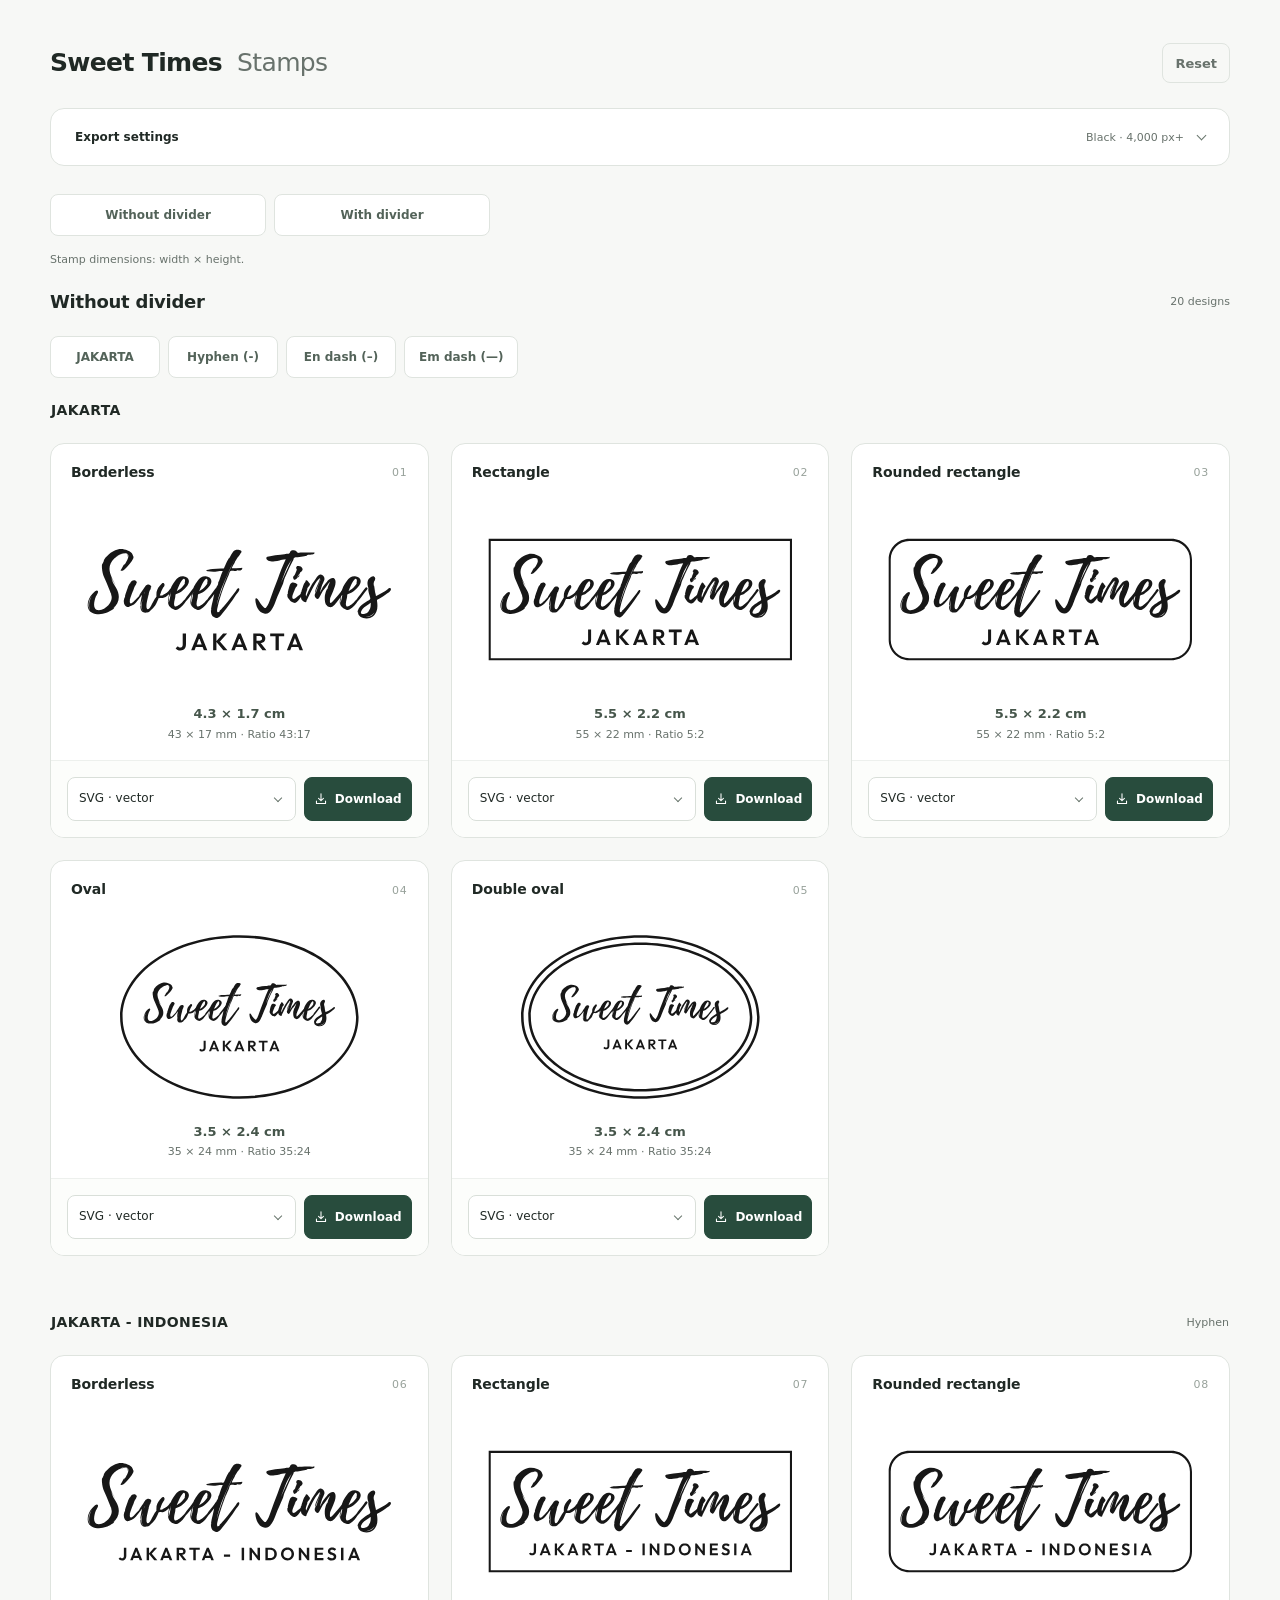
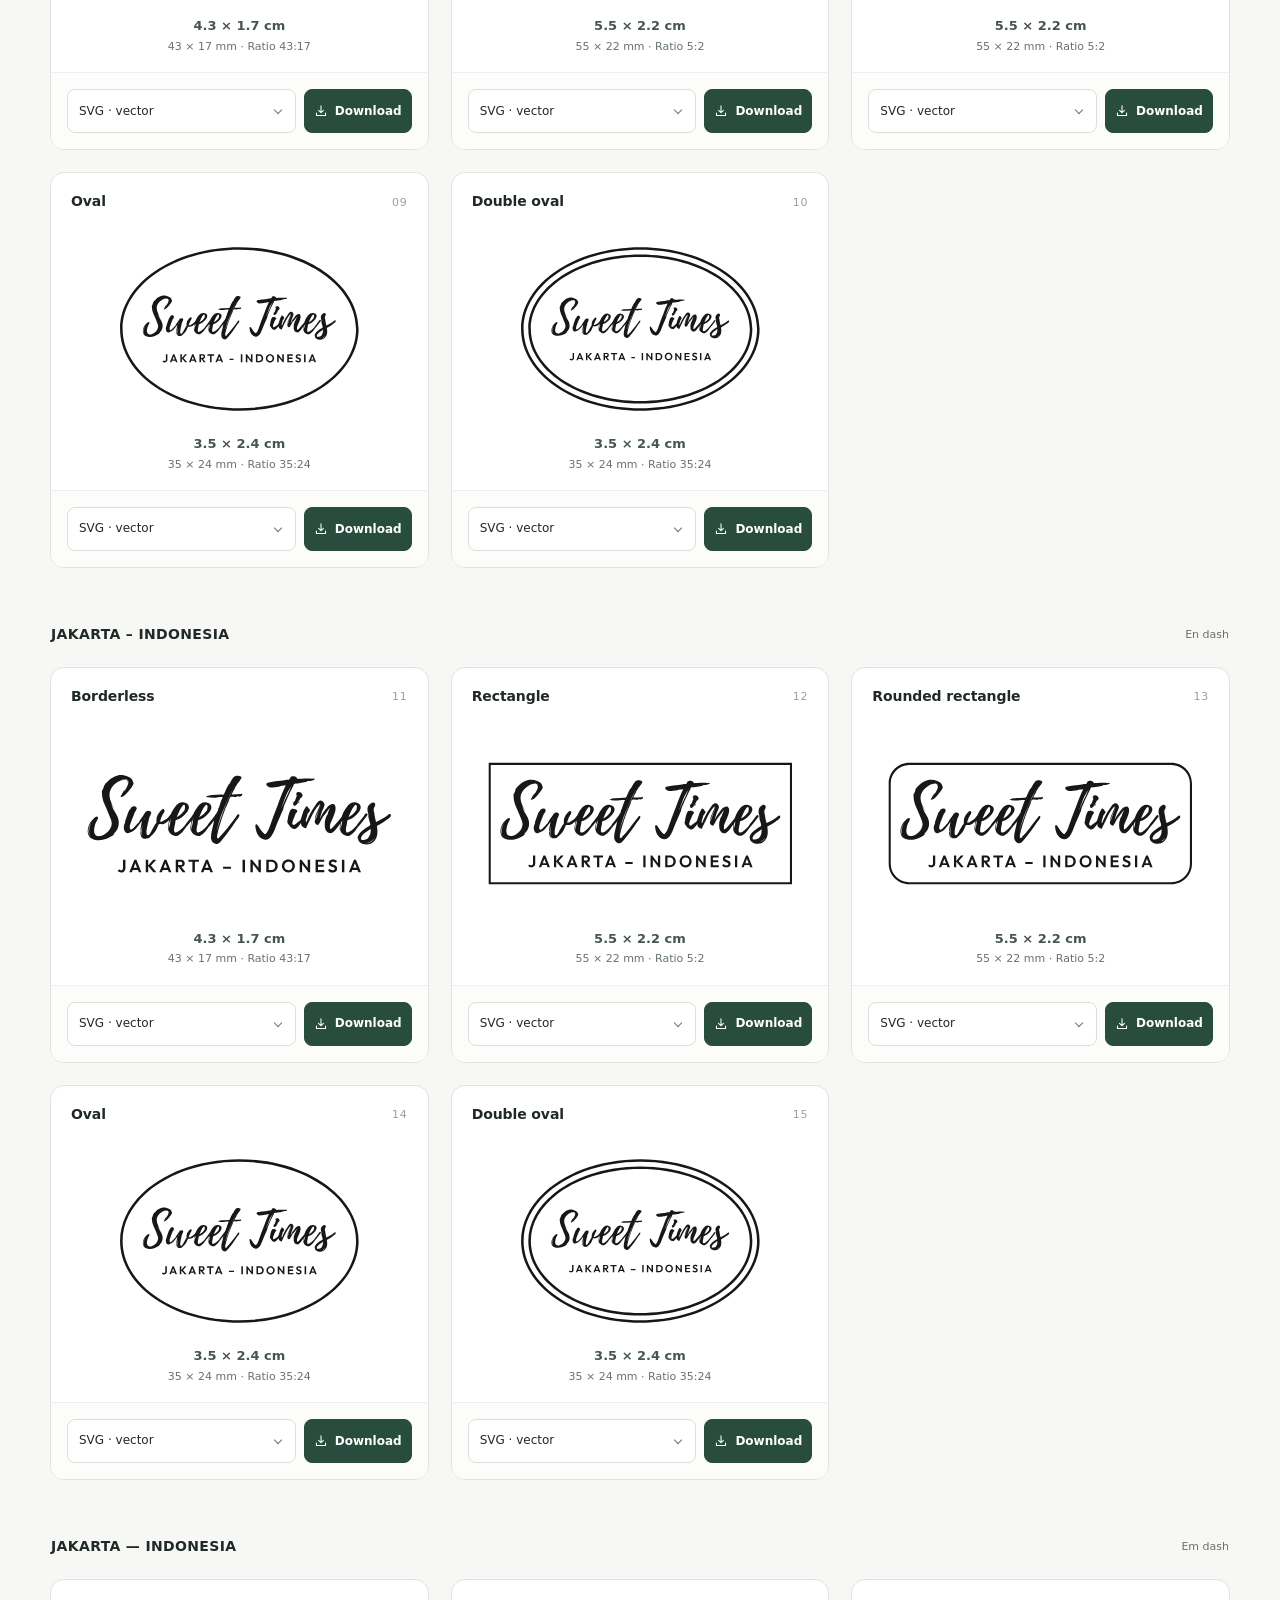
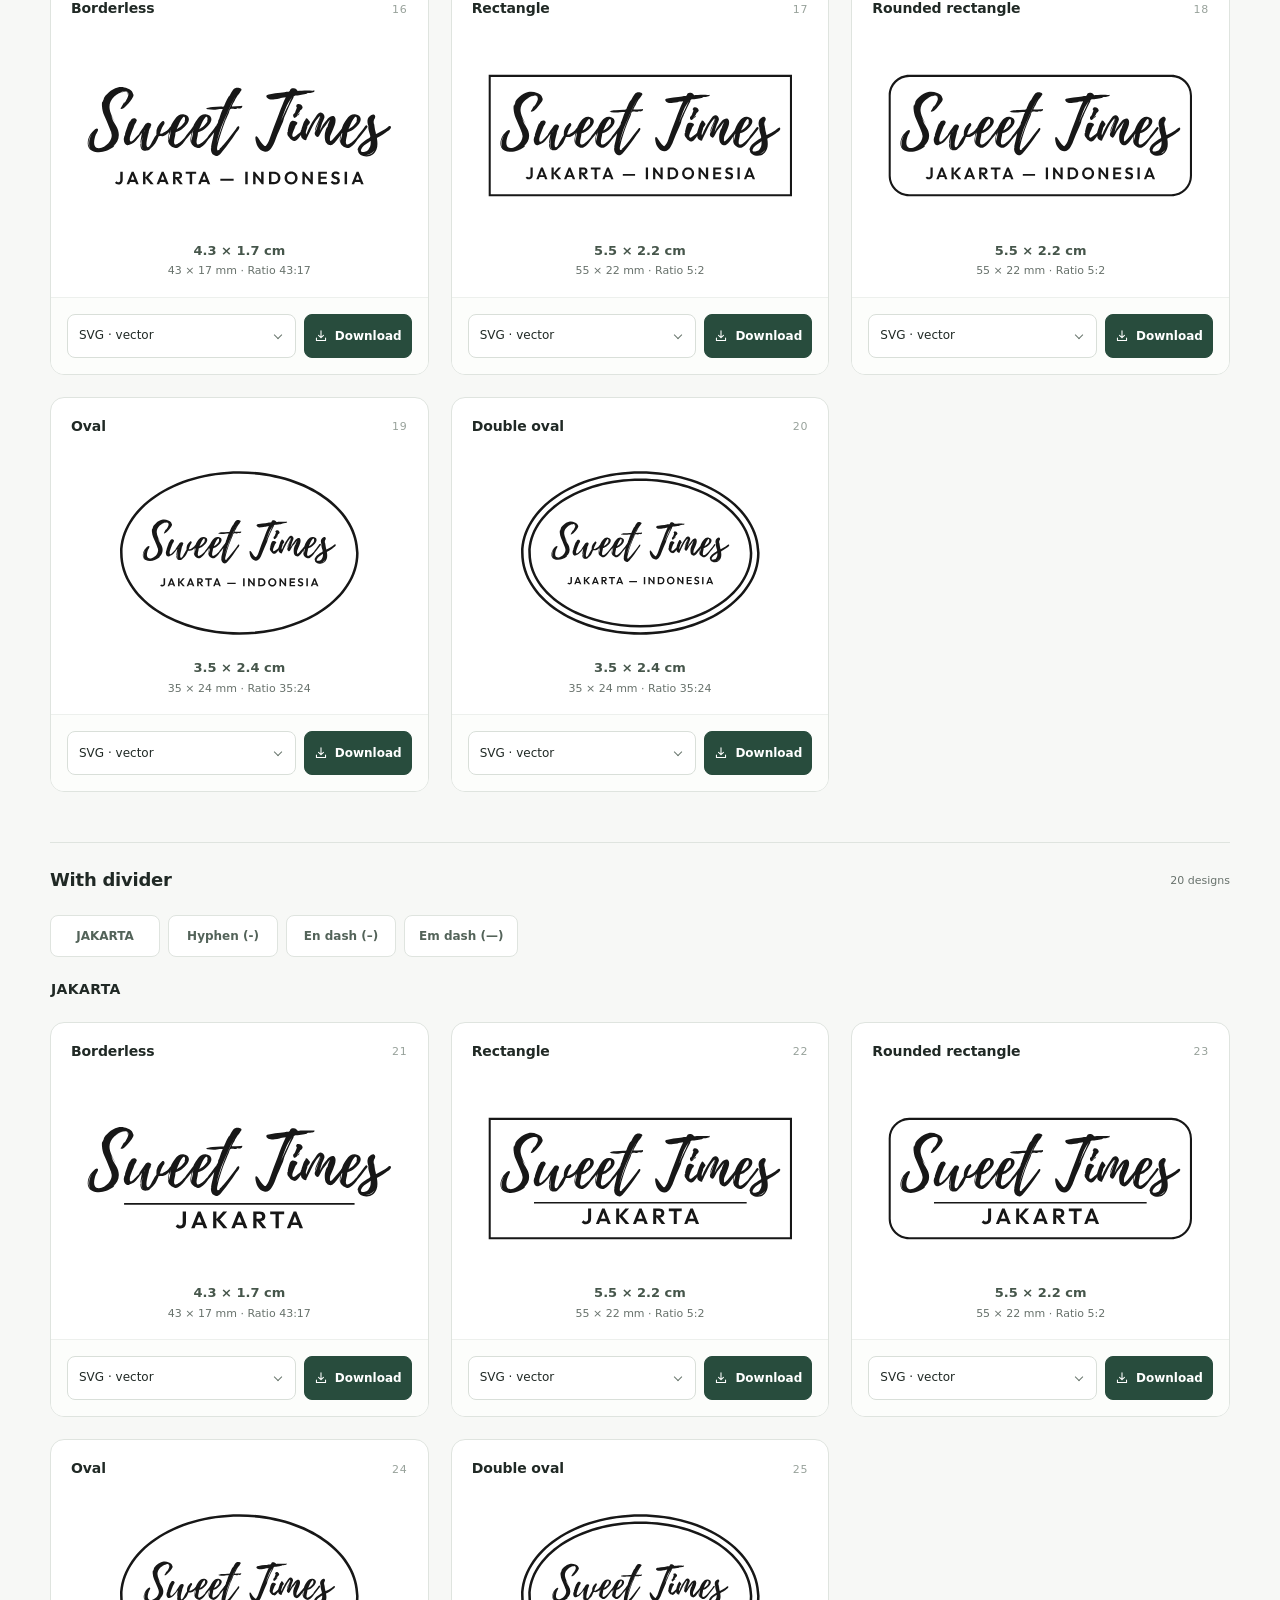
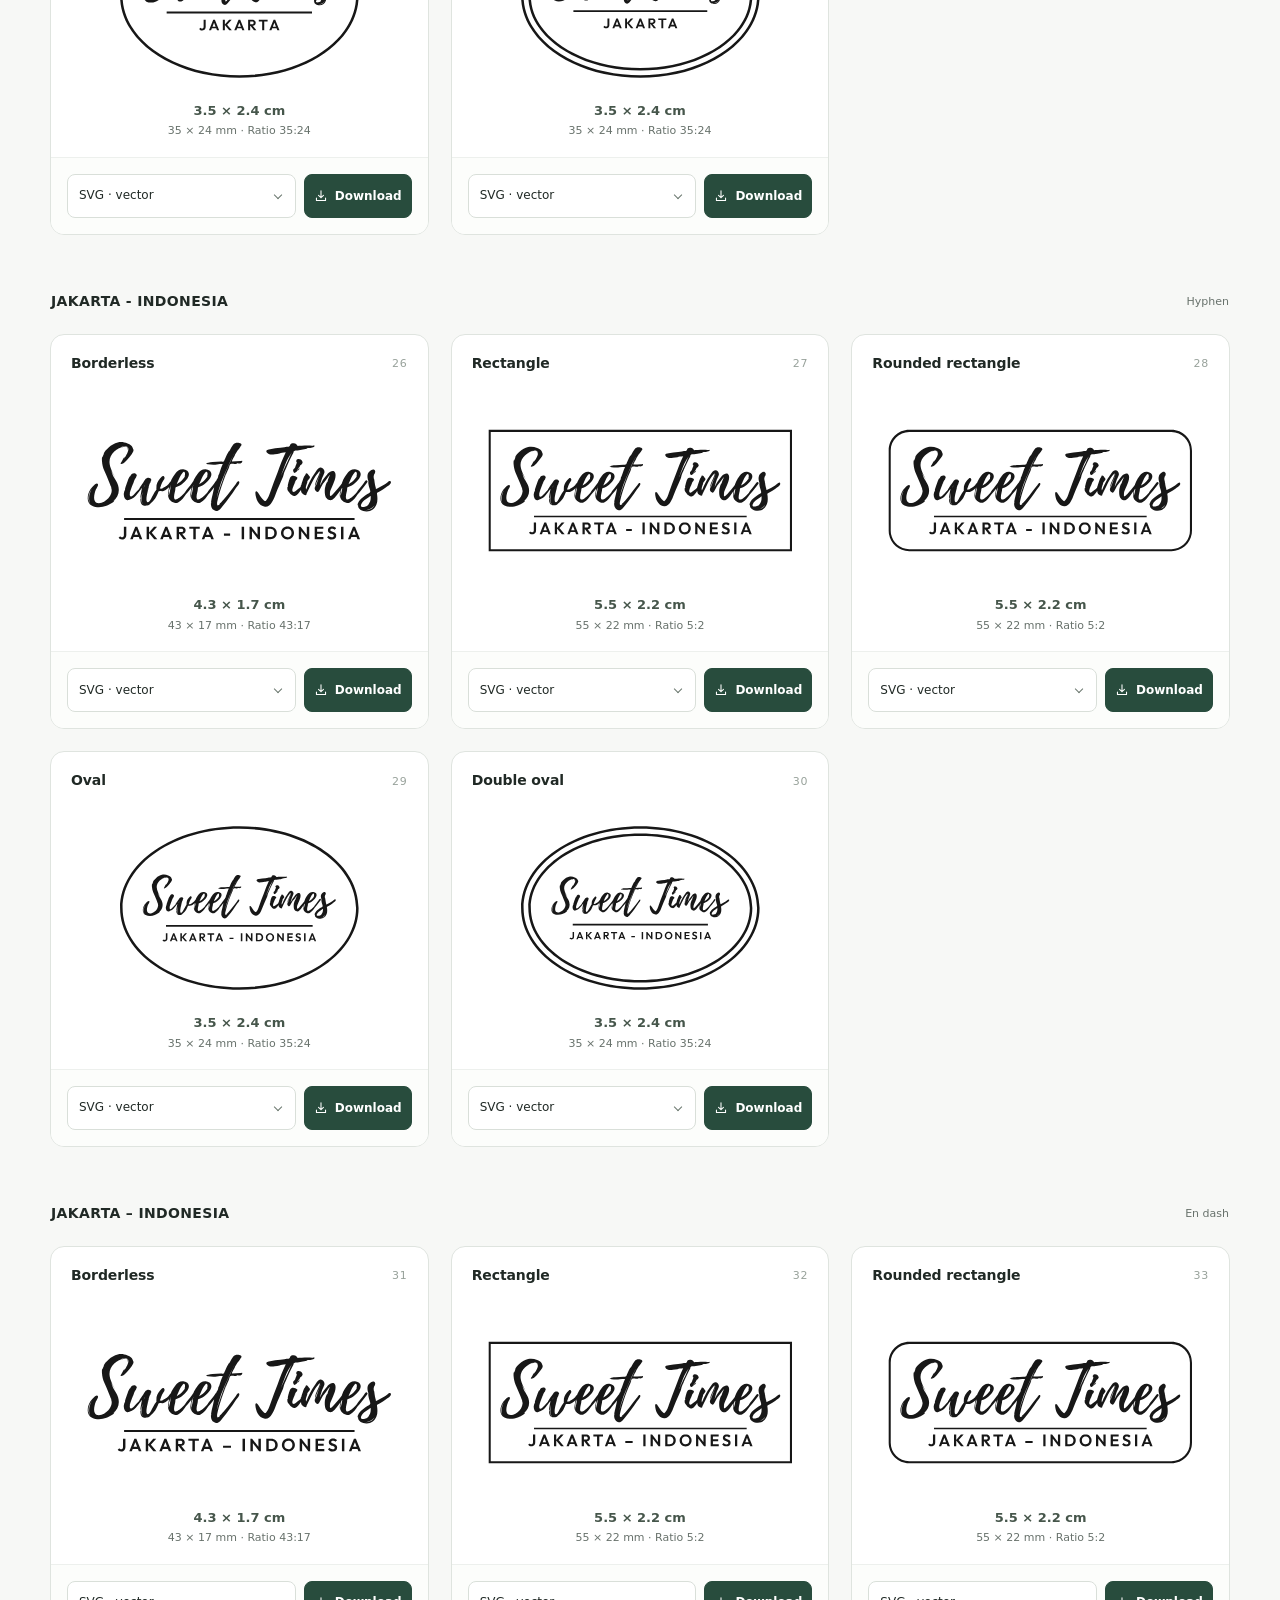
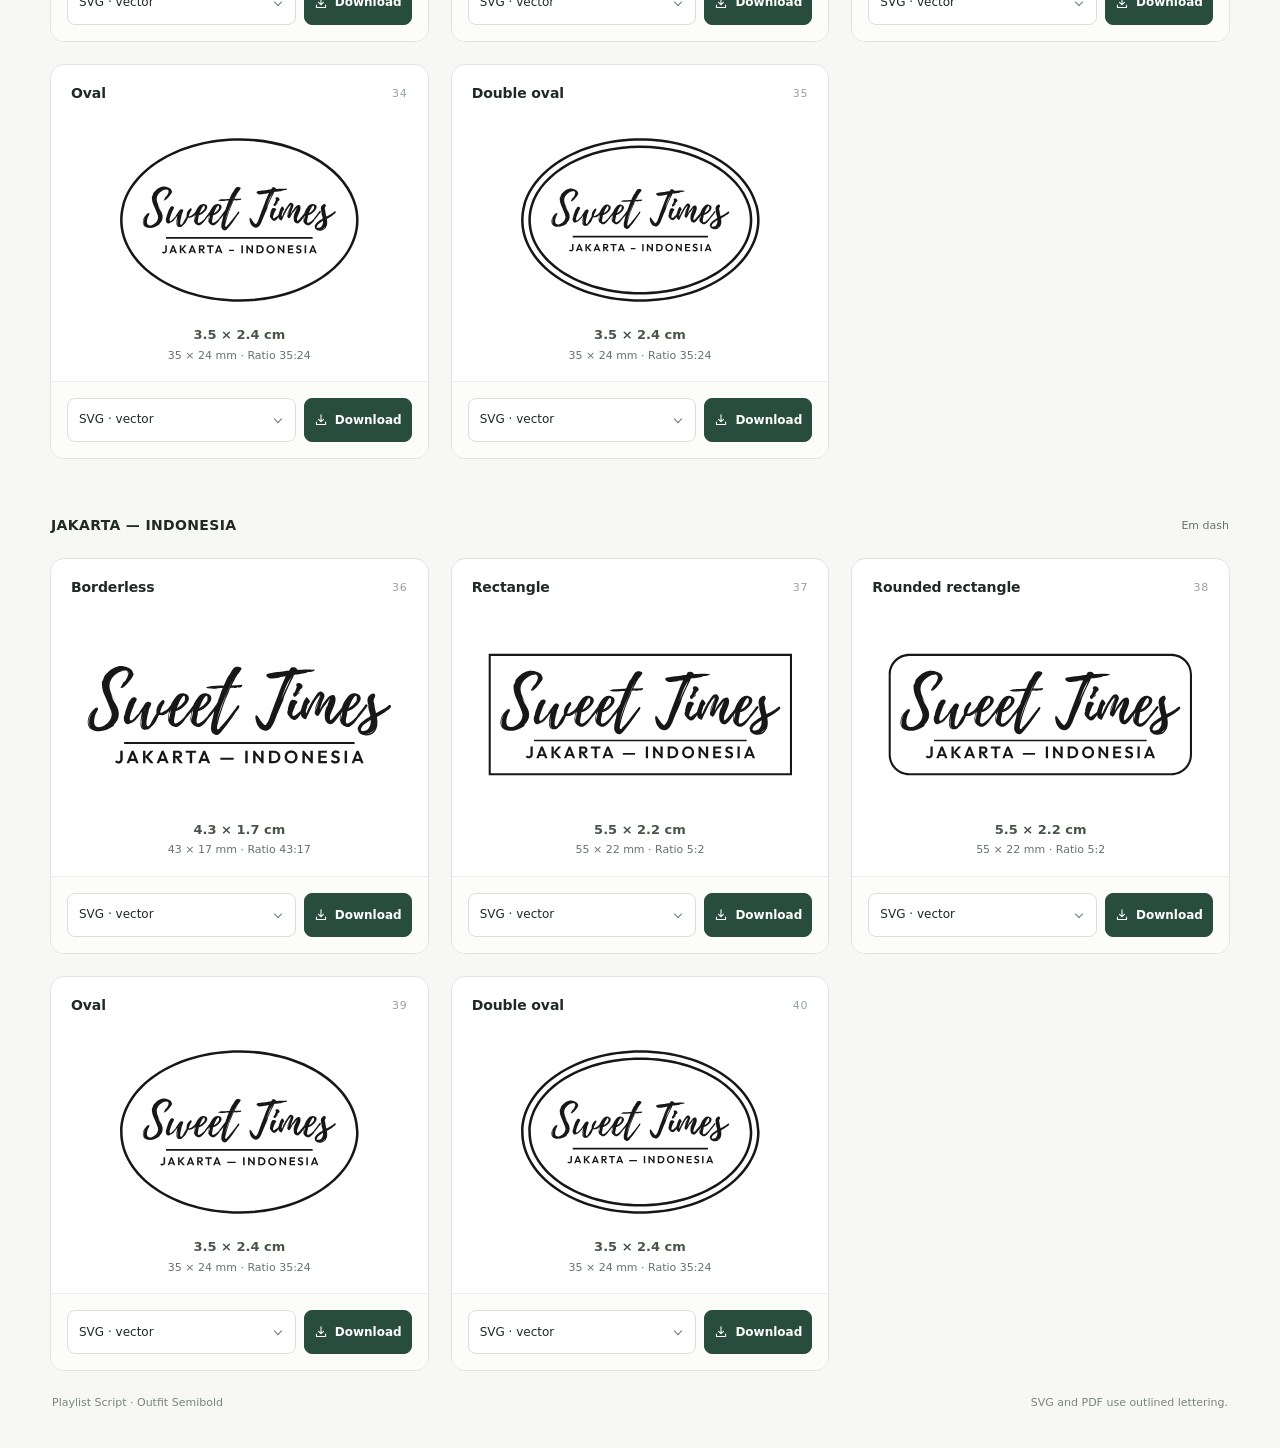
==== index.html @ a2607156 "Add horizontal divider versions for all twenty stamp designs" ====
<!doctype html>
<html lang="en">
<head>
  <meta charset="utf-8">
  <meta name="viewport" content="width=device-width, initial-scale=1, viewport-fit=cover">
  <meta name="theme-color" content="#f7f8f6">
  <meta name="description" content="40 Sweet Times stamp designs, with and without a horizontal divider. SVG, PDF, PNG and JPG downloads.">
  <title>Sweet Times — Stamps</title>
  <link rel="icon" href="data:,">
  <link rel="stylesheet" href="./styles.css?v=divider-sets-1">
  <script type="module" src="./app.js?v=divider-sets-1"></script>
</head>
<body>
  <main>
    <header class="page-header">
      <h1>Sweet Times <span>Stamps</span></h1>
      <button type="button" class="reset-button" id="reset" aria-label="Reset stamp settings">Reset</button>
    </header>

    <details class="settings-panel" id="export-settings">
    <summary><span>Export settings</span><span id="settings-summary">Black · 4,000 px+</span></summary>
    <form class="settings" id="settings" aria-label="Stamp settings">
      <div class="field">
        <label for="ink">Ink</label>
        <div class="select-field ink-field"><i id="ink-sample" aria-hidden="true"></i><select id="ink" name="ink"><option value="#171717">Black</option><option value="#193f69">Blue</option><option value="#9b3037">Red</option></select></div>
      </div>
      <div class="field">
        <label for="pixel-width">PNG / JPG minimum width</label>
        <div class="select-field"><select id="pixel-width" name="pixel-width" aria-describedby="resolution-note"><option value="2000">2,000 px</option><option value="4000" selected>4,000 px</option><option value="6000">6,000 px</option></select></div>
      </div>
      <div class="field">
        <label for="border">Border thickness</label>
        <div class="select-field"><select id="border" name="border"><option value="0.25">0.25 mm</option><option value="0.35" selected>0.35 mm</option><option value="0.5">0.50 mm</option></select></div>
      </div>
      <div class="settings-bottom">
        <p id="resolution-note">Image dimensions round up to preserve the exact aspect ratio. SVG and PDF remain vector.</p>
        <label class="preview-toggle"><input type="checkbox" id="checkerboard"><span class="toggle-track" aria-hidden="true"></span><span>Transparent preview</span></label>
      </div>
    </form>
    </details>

    <nav class="collection-navigation" aria-label="Stamp collections">
      <a href="#without-divider">Without divider</a>
      <a href="#with-divider">With divider</a>
    </nav>
    <p class="gallery-note">Stamp dimensions: width × height.</p>
    <p class="page-error" id="page-error" role="alert" hidden></p>
    <div class="gallery" id="gallery" aria-label="Stamp designs" aria-busy="true">
      <p class="loading">Loading designs…</p>
    </div>
    <footer><span>Playlist Script · Outfit Semibold</span><span>SVG and PDF use outlined lettering.</span></footer>
  </main>
  <p class="toast" id="toast" role="status" aria-live="polite" aria-atomic="true"></p>
  <noscript><p class="noscript">Enable JavaScript to preview and download the stamps.</p></noscript>
</body>
</html>
---- styles.css ----
:root{color-scheme:light;--ink:#202925;--muted:#68726c;--line:#dfe4df;--paper:#fff;--canvas:#f7f8f6;--accent:#284c3d;--focus:#476e5b;--radius:14px;font-family:Inter,"Segoe UI",system-ui,-apple-system,BlinkMacSystemFont,sans-serif;color:var(--ink);background:var(--canvas);font-synthesis:none;text-rendering:optimizeLegibility;-webkit-font-smoothing:antialiased}
*,*::before,*::after{box-sizing:border-box;-webkit-tap-highlight-color:transparent}
body{margin:0;min-width:280px}
button,input,select{font:inherit;color:inherit}
button,select,summary,.set-navigation a,.collection-navigation a,label.preview-toggle,.stamp-preview{-webkit-touch-callout:none;-webkit-user-select:none;user-select:none}
button,select,summary,.set-navigation a,.collection-navigation a,input[type="checkbox"]{touch-action:manipulation}
input[type="number"]{-webkit-user-select:text;user-select:text}
button{cursor:pointer}
button:disabled{cursor:wait;opacity:.65}
button:focus:not(:focus-visible),select:focus:not(:focus-visible),input:focus:not(:focus-visible){outline:none}
:focus-visible{outline:2px solid var(--focus);outline-offset:4px}
::selection{background:#d9e3dc;color:#15251c}
main{width:min(100% - 32px,1180px);margin:auto;padding:24px 0 32px}
.page-header{display:flex;align-items:center;justify-content:space-between;gap:16px;margin-bottom:22px;min-height:42px}
h1{font-size:22px;letter-spacing:-.65px;font-weight:650;line-height:1.2;margin:0}
h1 span{color:var(--muted);font-weight:400;margin-left:7px}
.reset-button{min-height:40px;min-width:62px;border:1px solid var(--line);border-radius:8px;background:transparent;color:var(--muted);font-size:13px;font-weight:550;padding:8px 12px}
.reset-button:active{background:#e8ece8}
.settings-panel{border:1px solid var(--line);border-radius:var(--radius);background:var(--paper);margin-bottom:24px}
.settings-panel>summary{display:flex;align-items:center;gap:12px;min-height:56px;padding:14px 16px;list-style:none;cursor:pointer;font-size:12px;font-weight:600;position:relative;border-radius:var(--radius)}
.settings-panel>summary::-webkit-details-marker{display:none}
.settings-panel>summary::after{content:"";width:7px;height:7px;border-right:1.5px solid #69766d;border-bottom:1.5px solid #69766d;transform:rotate(45deg);margin-left:2px;margin-top:-4px;flex:none}
.settings-panel[open]>summary::after{transform:rotate(225deg);margin-top:4px}
#settings-summary{margin-left:auto;font-size:11px;font-weight:400;color:var(--muted);text-align:right}
.settings{display:grid;grid-template-columns:minmax(0,1fr) minmax(0,1fr);gap:18px 14px;padding:4px 16px 20px;margin:0}
.field{min-width:0}
.field>label{display:block;font-size:12px;font-weight:600;margin:0 0 8px;color:#58645c;line-height:1.4}
.number-field,.select-field{height:46px;display:flex;align-items:center;position:relative;border:1px solid #d9dfd9;border-radius:8px;background:white}
.number-field:focus-within,.select-field:focus-within{border-color:#789384}
.number-field input{width:100%;height:100%;min-width:0;padding:10px 36px 10px 13px;border:0;background:transparent;border-radius:8px;font-size:16px;line-height:1.4;-moz-appearance:textfield}
.number-field input::-webkit-inner-spin-button,.number-field input::-webkit-outer-spin-button{-webkit-appearance:none;margin:0}
.number-field>span{position:absolute;right:12px;color:var(--muted);pointer-events:none;font-size:12px}
.select-field select{width:100%;height:100%;border:0;background:transparent;border-radius:8px;appearance:none;-webkit-appearance:none;padding:10px 32px 10px 13px;font-size:14px;line-height:1.3;cursor:pointer}
.select-field::after{content:"";width:6px;height:6px;border-right:1.5px solid #69766d;border-bottom:1.5px solid #69766d;transform:rotate(45deg);position:absolute;right:14px;top:18px;pointer-events:none}
.ink-field select{padding-left:35px}
.ink-field i{width:12px;height:12px;border-radius:50%;background:#171717;position:absolute;left:13px;pointer-events:none}
.settings-bottom{grid-column:1/-1;border-top:1px solid #edf0ed;padding-top:15px;display:flex;flex-wrap:wrap;align-items:center;justify-content:space-between;gap:12px}
.settings-bottom p{margin:0;font-size:11px;color:var(--muted);line-height:1.5}
.preview-toggle{display:flex;align-items:center;gap:8px;font-size:11px;color:#5d6b62;cursor:pointer;min-height:28px;position:relative}
.preview-toggle input{position:absolute;left:0;top:0;opacity:0;width:100%;height:100%;margin:0;cursor:pointer}
.toggle-track{width:28px;height:17px;border-radius:10px;background:#d7dfd8;position:relative;flex:none;transition:background .15s}
.toggle-track::after{content:"";position:absolute;top:3px;left:3px;width:11px;height:11px;background:#fff;border-radius:100%;box-shadow:0 1px 2px #0001;transition:transform .15s}
.preview-toggle input:checked+.toggle-track{background:var(--accent)}
.preview-toggle input:checked+.toggle-track::after{transform:translateX(11px)}
.preview-toggle input:focus-visible+.toggle-track{outline:2px solid var(--focus);outline-offset:3px}
.gallery{display:grid;grid-template-columns:minmax(0,1fr);gap:18px}
.collection-navigation{display:grid;grid-template-columns:repeat(2,minmax(0,1fr));gap:8px;margin:0 0 24px;max-width:440px}
.set-navigation{display:grid;grid-column:1/-1;grid-template-columns:repeat(2,minmax(0,1fr));gap:8px;margin:0}
.set-navigation a,.collection-navigation a{display:flex;align-items:center;justify-content:center;min-height:42px;padding:10px 14px;border:1px solid var(--line);border-radius:8px;background:white;color:#536359;font-size:12px;text-decoration:none;font-weight:550;white-space:nowrap}
.set-navigation a:active,.collection-navigation a:active{background:#e8ece8}
.collection-header{grid-column:1/-1;display:flex;align-items:center;justify-content:space-between;gap:12px;scroll-margin-top:20px;margin-top:28px;padding-top:24px;border-top:1px solid var(--line)}
.collection-header:first-child{margin-top:0;padding-top:0;border-top:0}
.collection-header h2{font-size:18px;font-weight:600;letter-spacing:-.25px;line-height:1.4;margin:0}
.collection-header>span{font-size:11px;color:var(--muted);white-space:nowrap}
.set-header{grid-column:1/-1;display:flex;align-items:center;justify-content:space-between;gap:12px;scroll-margin-top:20px;padding:12px 1px 0;margin-top:14px}
.set-navigation+.set-header{margin-top:0;padding-top:0}
.set-header h3{font-size:14px;font-weight:600;letter-spacing:.35px;margin:0;line-height:1.5}
.set-header>span{font-size:11px;color:var(--muted);white-space:nowrap}
.gallery-note{font-size:11px;color:var(--muted);line-height:1.5;margin:-8px 0 20px}
.stamp-card{background:white;border:1px solid var(--line);border-radius:var(--radius);overflow:hidden;min-width:0}
.card-header{display:flex;align-items:center;justify-content:space-between;padding:18px 18px 0;gap:10px}
.card-header h4{font-size:14px;line-height:1.4;font-weight:600;margin:0;letter-spacing:-.1px}
.card-number{font-variant-numeric:tabular-nums;color:#98a29b;font-size:11px;letter-spacing:.8px}
.stamp-preview{height:210px;padding:20px 22px;display:flex;align-items:center;justify-content:center;background:#fff;overflow:hidden;margin:12px 14px 0;border-radius:6px;transition:background-color .15s}
.stamp-preview svg{display:block;width:100%;height:auto;max-width:350px;max-height:100%;overflow:visible;pointer-events:none}
.checkerboard .stamp-preview{background-color:#fff;background-image:linear-gradient(45deg,#eef0ed 25%,transparent 25%),linear-gradient(-45deg,#eef0ed 25%,transparent 25%),linear-gradient(45deg,transparent 75%,#eef0ed 75%),linear-gradient(-45deg,transparent 75%,#eef0ed 75%);background-size:16px 16px;background-position:0 0,0 8px,8px -8px,-8px 0}
.dimensions{font-size:11px;color:var(--muted);text-align:center;font-variant-numeric:tabular-nums;line-height:1.5;margin:0;padding:0 16px 17px;display:grid;gap:3px}
.dimensions strong{color:#46564b;font-size:13px;font-weight:600}
.download-area{padding:16px;border-top:1px solid #edf0ed;background:#fcfdfb;display:grid;grid-template-columns:minmax(0,1fr) 112px;gap:10px}
.download-area .select-field{height:44px;background:white}
.download-area .select-field::after{top:17px}
.download-area select{font-size:12px;padding-left:11px;padding-right:24px}
.download-button{display:flex;align-items:center;justify-content:center;gap:7px;border:1px solid var(--accent);border-radius:8px;background:var(--accent);color:#fff;min-height:44px;font-size:12px;font-weight:600;padding:10px 9px;line-height:1.2;transition:background .15s}
.download-button svg{width:14px;height:14px;flex:none;pointer-events:none}
.download-button:active{background:#19372b}
.download-button[aria-busy="true"] svg{animation:pulse 1s infinite}
.page-error{padding:14px 16px;border:1px solid #d9bcbc;background:#fff5f4;border-radius:10px;font-size:13px;line-height:1.5;color:#833c37}
.loading{font-size:13px;text-align:center;padding:48px 0;color:var(--muted);grid-column:1/-1}
footer{display:flex;flex-wrap:wrap;justify-content:space-between;gap:8px 20px;padding:24px 2px 0;font-size:11px;line-height:1.5;color:#7a857e}
.toast{position:fixed;bottom:max(20px,env(safe-area-inset-bottom));left:50%;transform:translate(-50%,12px);margin:0;padding:12px 18px;max-width:calc(100% - 32px);width:max-content;border-radius:9px;background:#25392e;color:white;font-size:13px;line-height:1.4;box-shadow:0 6px 30px #0002;opacity:0;pointer-events:none;transition:opacity .16s,transform .16s;z-index:10}
.toast.visible{opacity:1;transform:translate(-50%,0)}
.noscript{margin:24px;text-align:center;font-size:14px}
.visually-hidden{position:absolute!important;width:1px;height:1px;padding:0;margin:-1px;overflow:hidden;clip:rect(0,0,0,0);white-space:nowrap;border:0}
@keyframes pulse{50%{opacity:.35}}
@media(hover:hover){.download-button:hover{background:#355e4c}.reset-button:hover{background:#edf1ed;color:var(--ink)}}
@media(min-width:600px){.set-navigation{display:flex}.set-navigation a{min-width:110px}.set-header{margin-top:22px}}
@media(min-width:600px){main{width:min(100% - 48px,1180px);padding-top:32px}.page-header{margin-bottom:24px}h1{font-size:25px}.gallery{grid-template-columns:repeat(2,minmax(0,1fr));gap:20px}.settings{grid-template-columns:repeat(3,minmax(0,1fr));padding:4px 20px 20px;gap:17px}.stamp-preview{height:190px;padding:16px 12px}.settings-bottom{padding-top:15px}.download-area{padding:13px;grid-template-columns:minmax(0,1fr) 104px;gap:8px}.settings-panel>summary{padding-right:20px;padding-left:20px}}
@media(min-width:1000px){main{padding-top:42px;padding-bottom:36px}.gallery{grid-template-columns:repeat(3,minmax(0,1fr));gap:22px}.stamp-preview{height:210px;padding:18px 13px}.settings-panel{margin-bottom:28px}.settings{padding:4px 24px 22px;column-gap:24px}.settings-panel>summary{padding-right:24px;padding-left:24px}.download-area{padding:16px;grid-template-columns:minmax(0,1fr) 108px}.card-header{padding:19px 20px 0}}
@media(max-width:349px){main{width:calc(100% - 24px)}h1{font-size:19px}.settings{padding:16px 12px;gap:15px 10px}.field>label{font-size:11px}.download-area{padding:12px;grid-template-columns:minmax(0,1fr) 100px;gap:7px}.download-area select{font-size:11px}.stamp-preview{height:185px;padding:16px 10px}}
@media(prefers-reduced-motion:reduce){*,*::before,*::after{animation:none!important;transition:none!important;scroll-behavior:auto!important}}
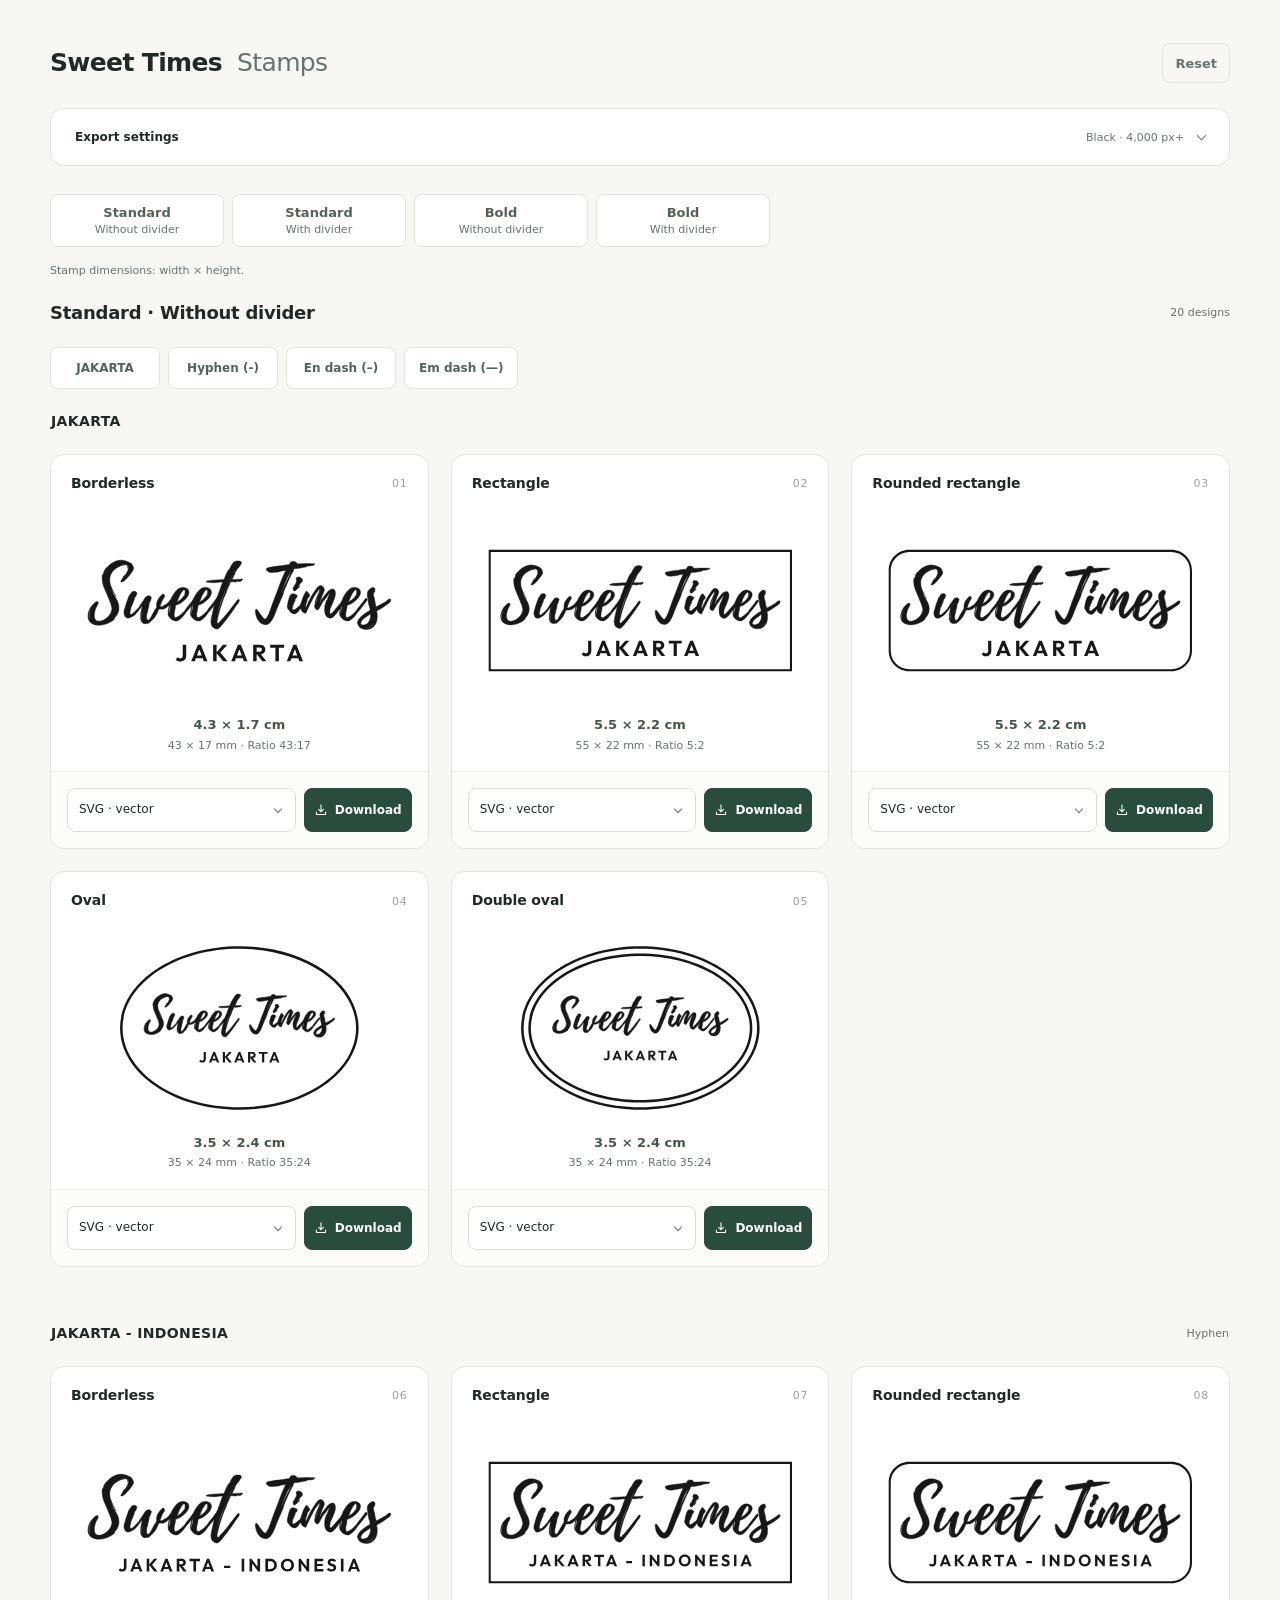
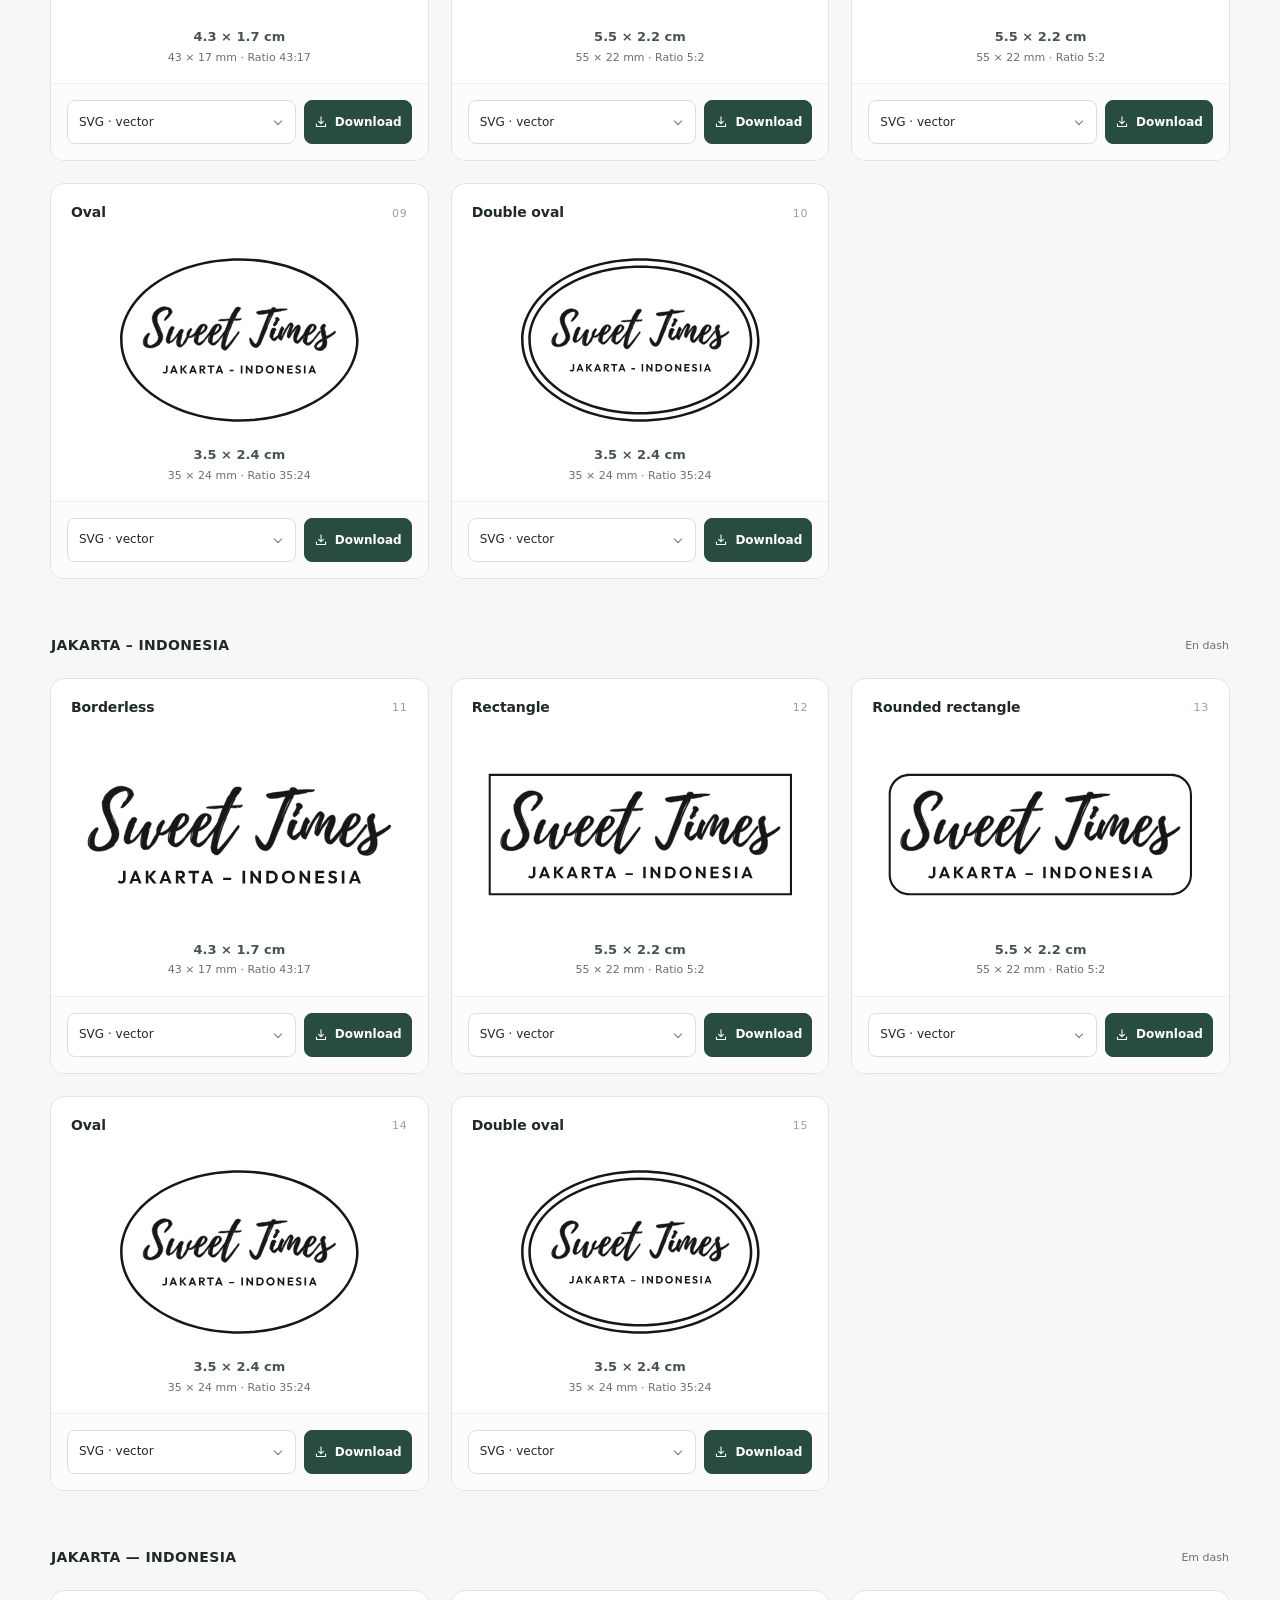
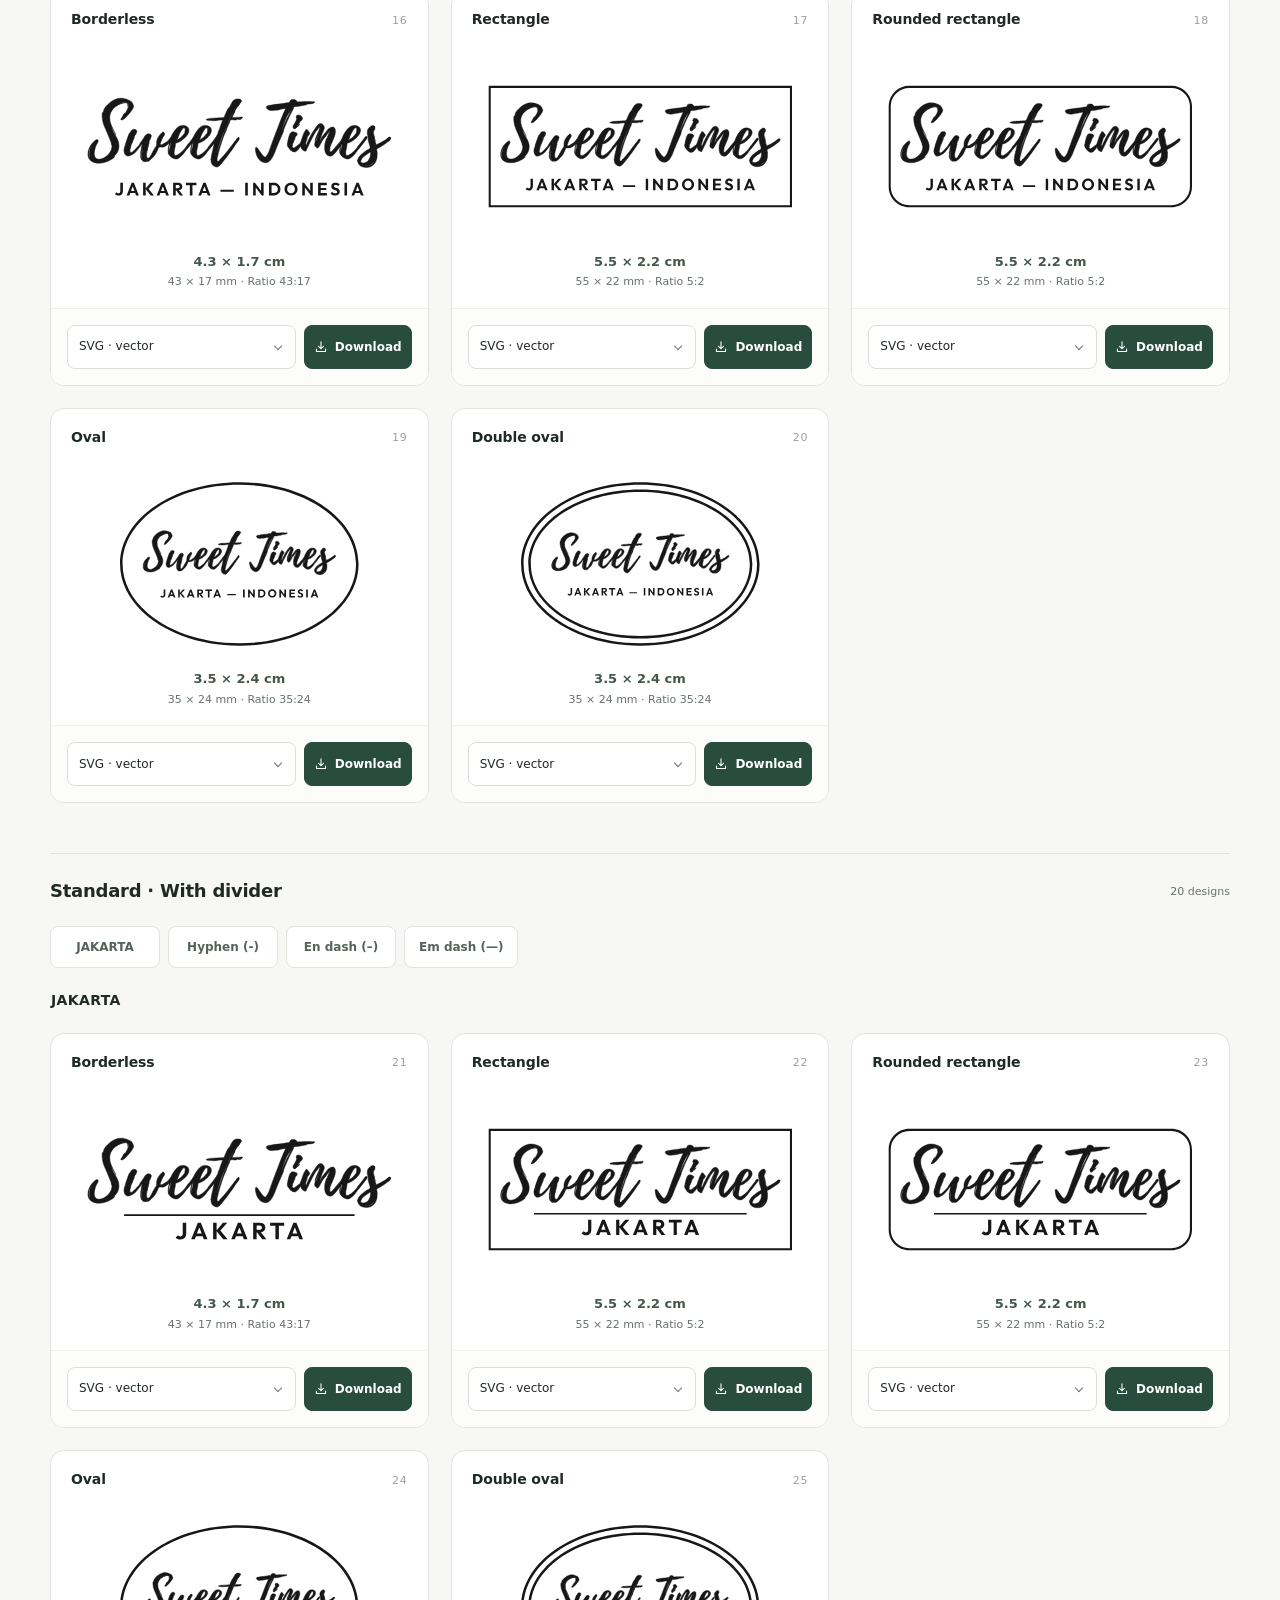
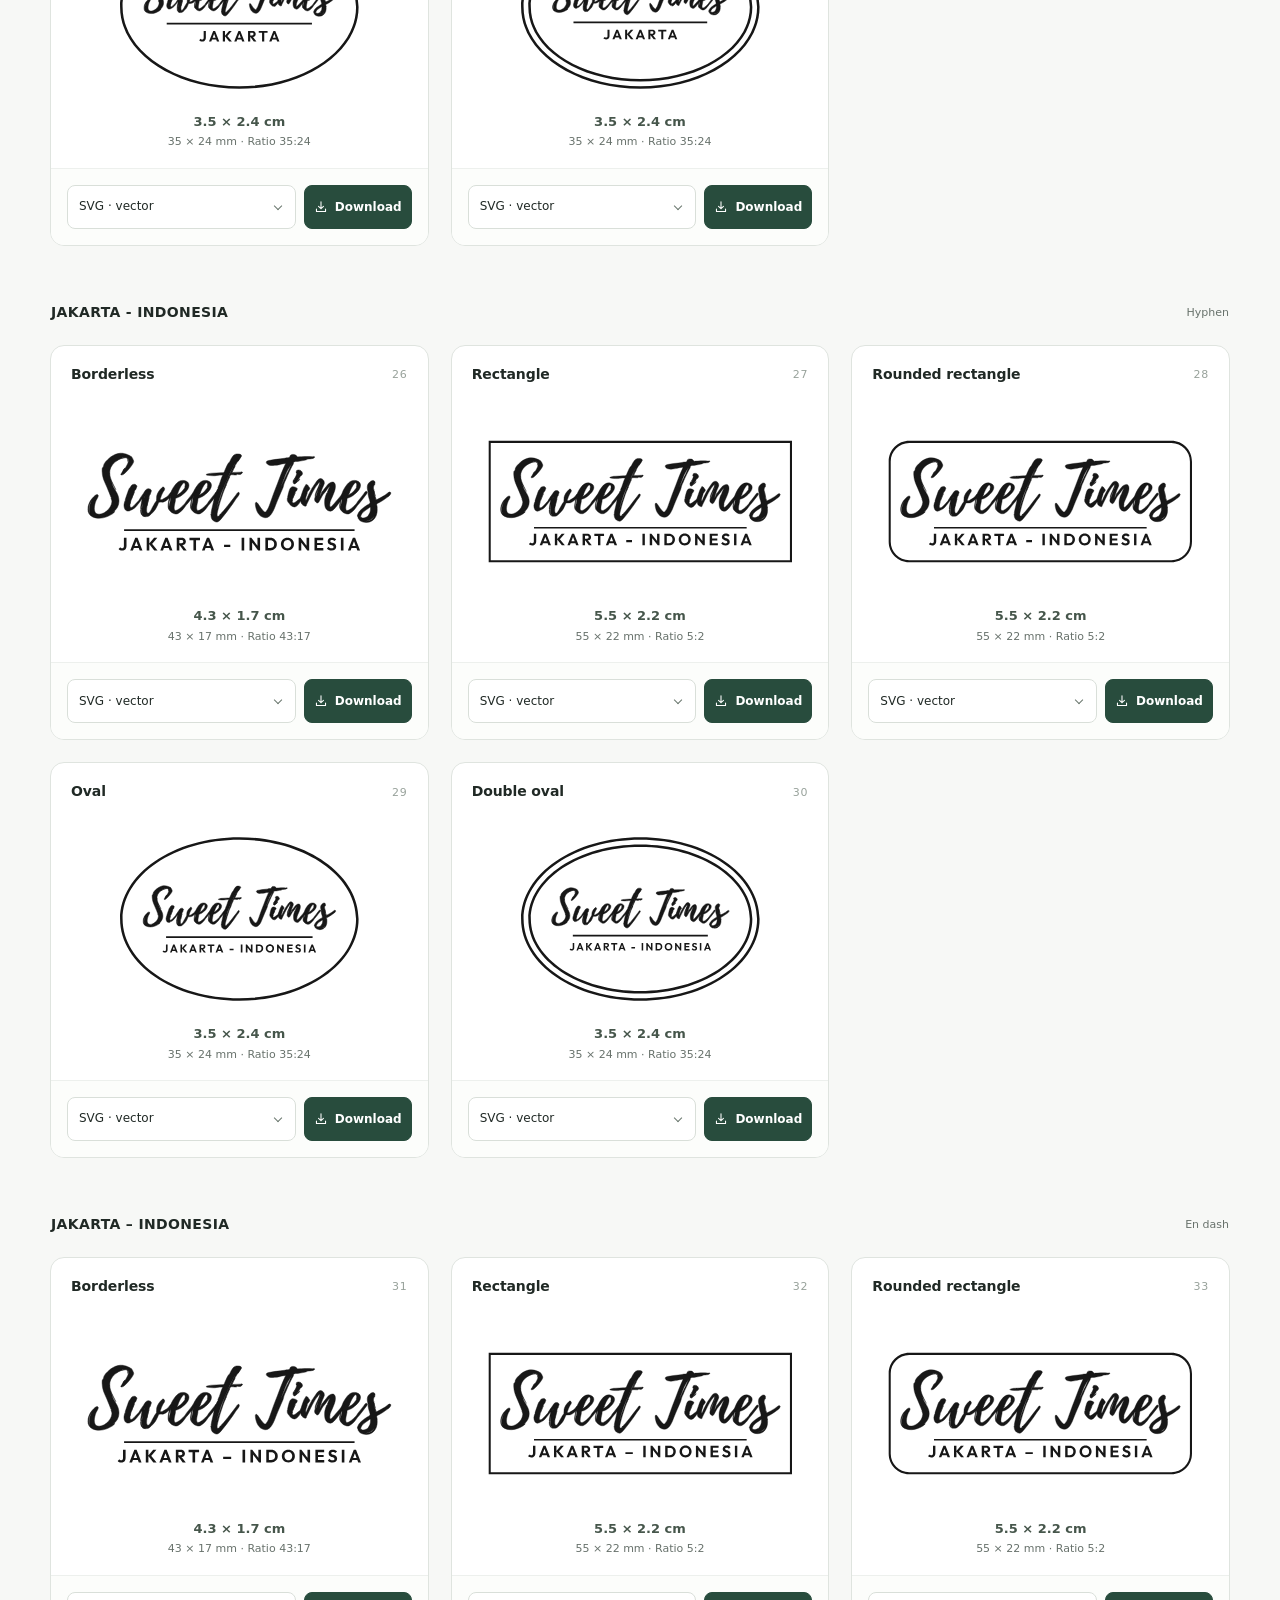
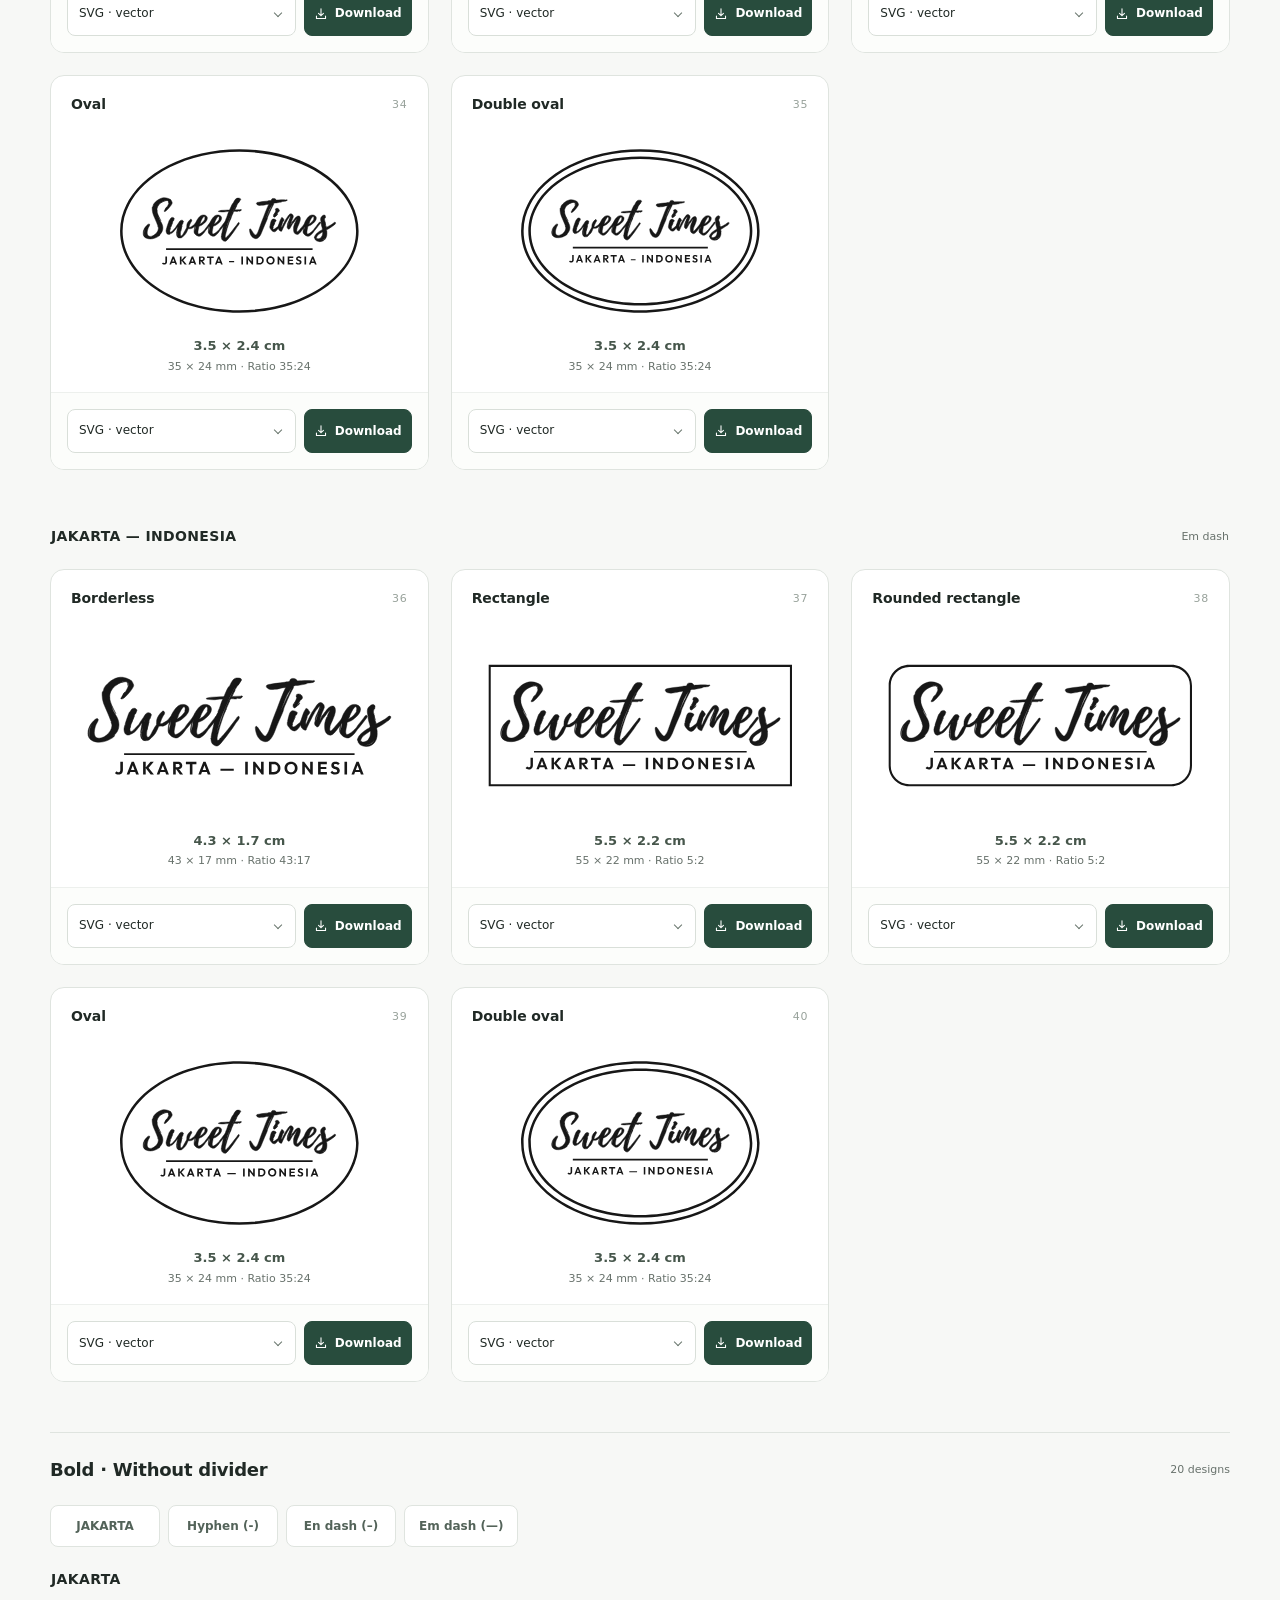
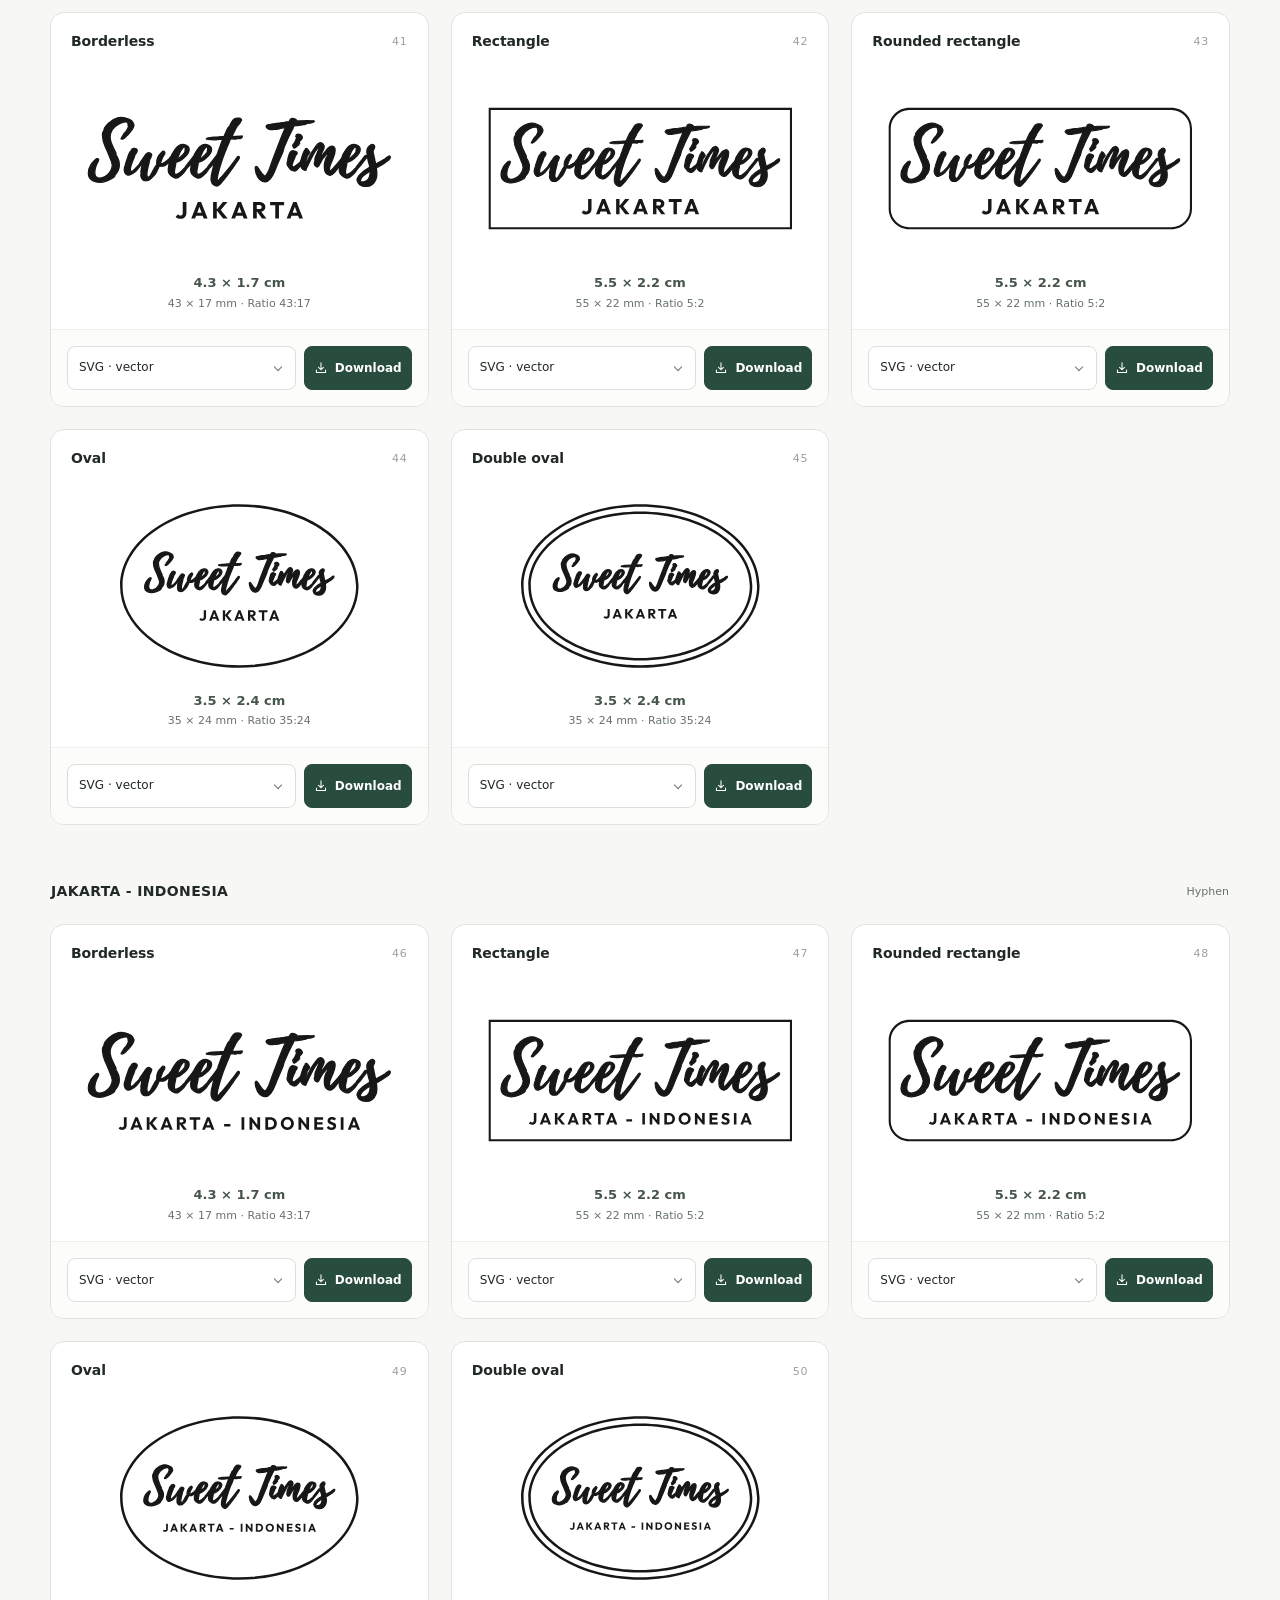
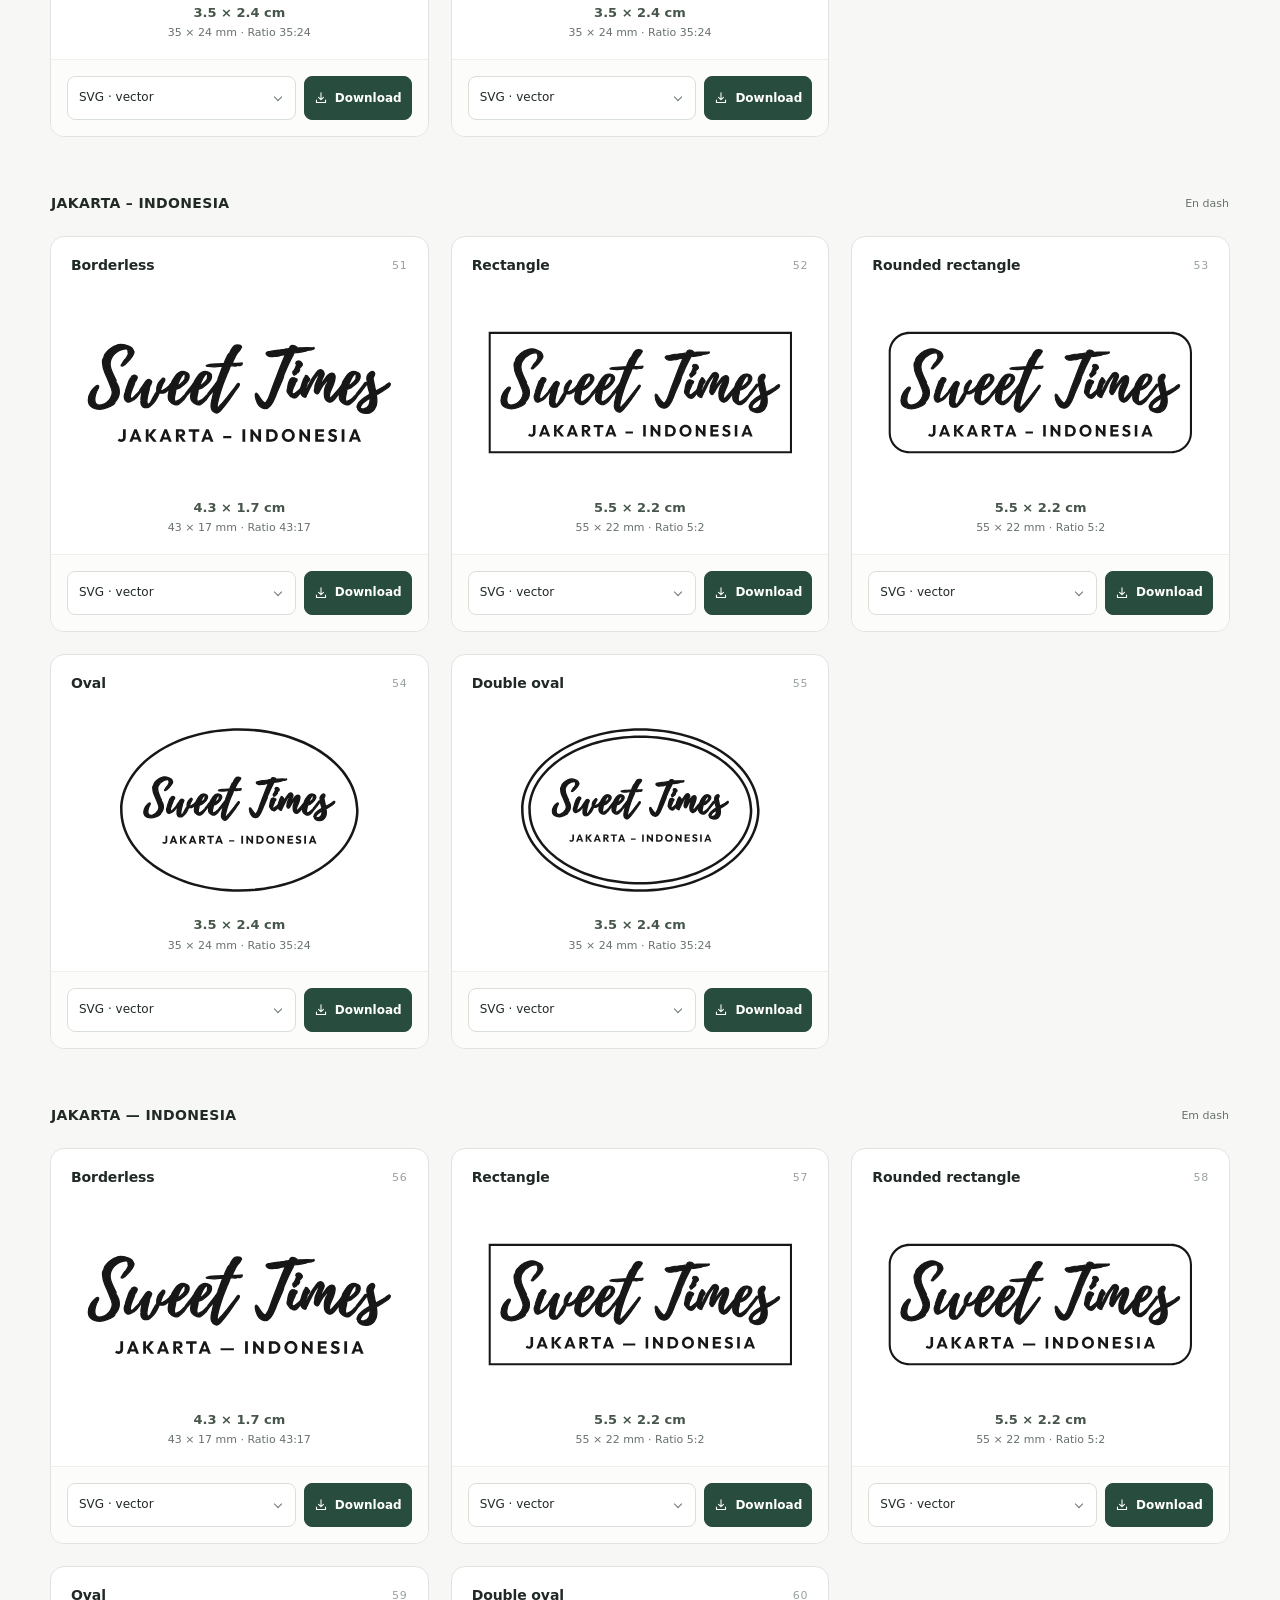
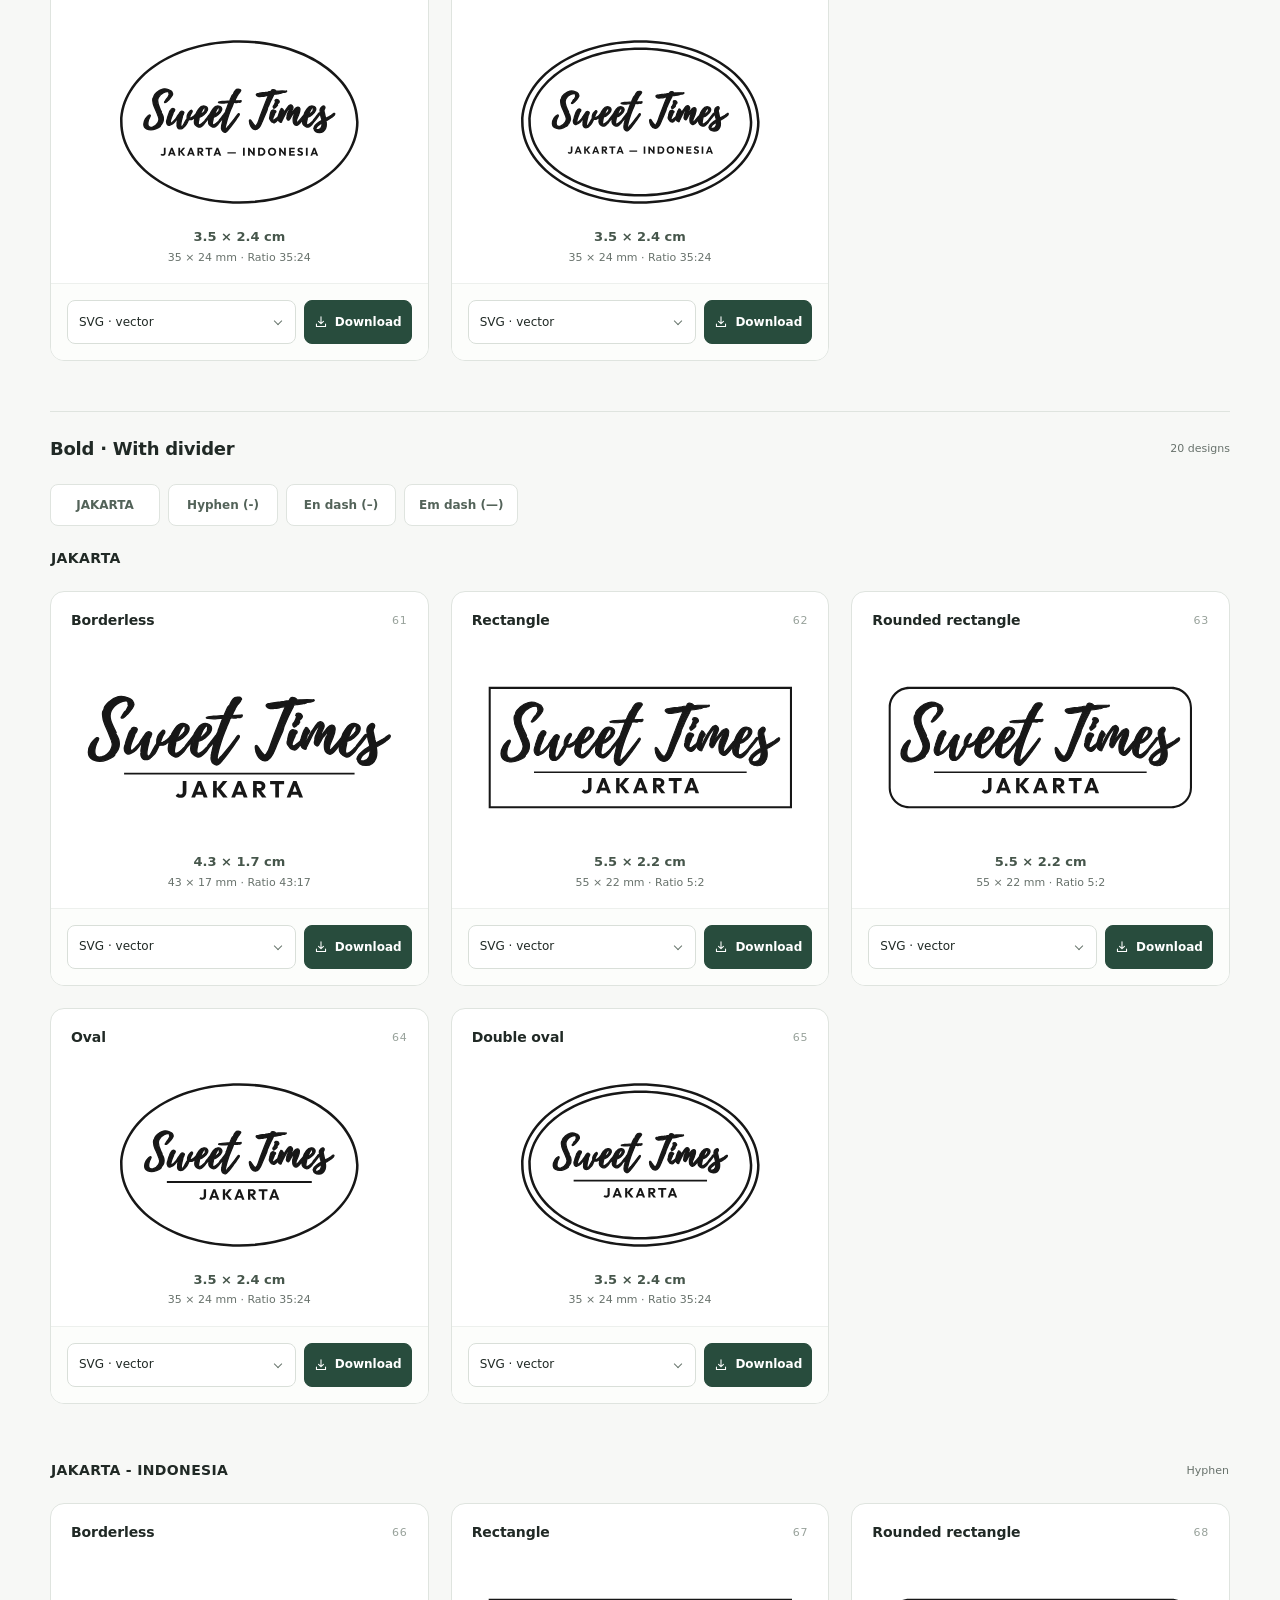
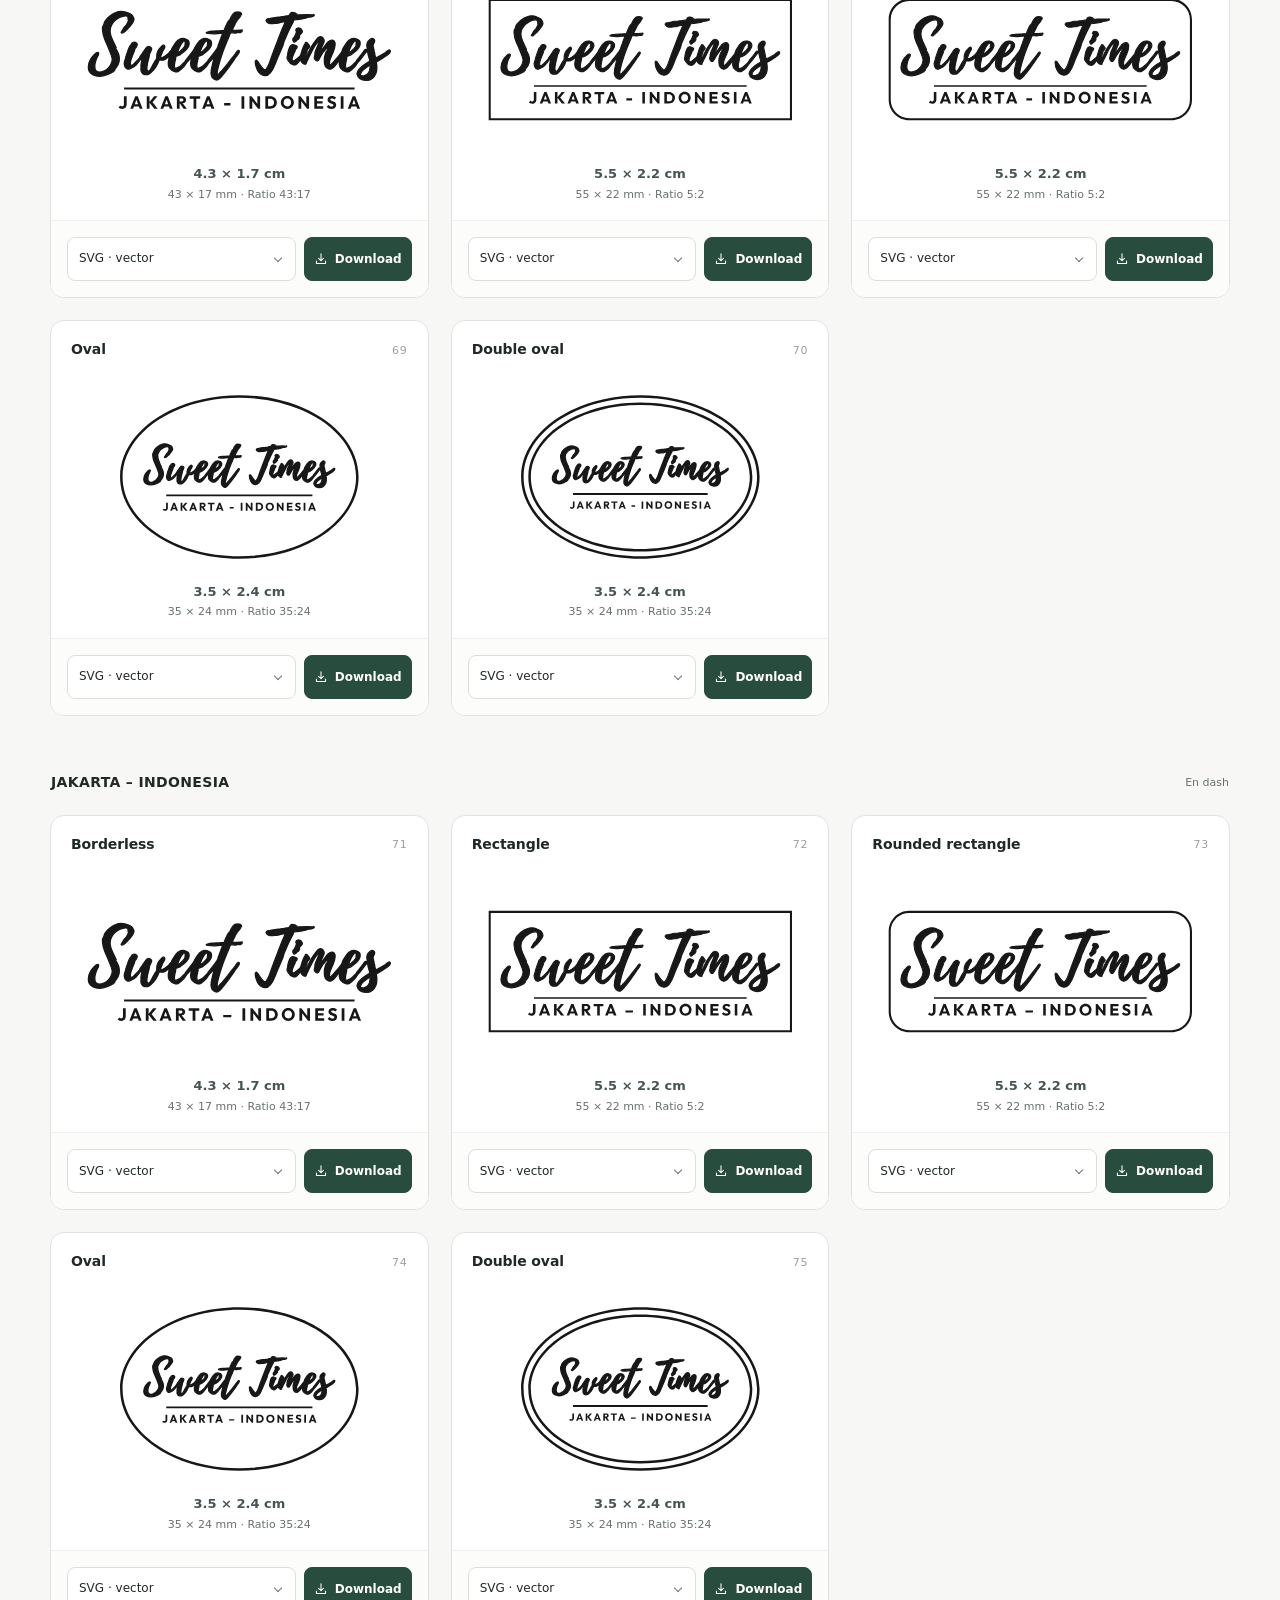
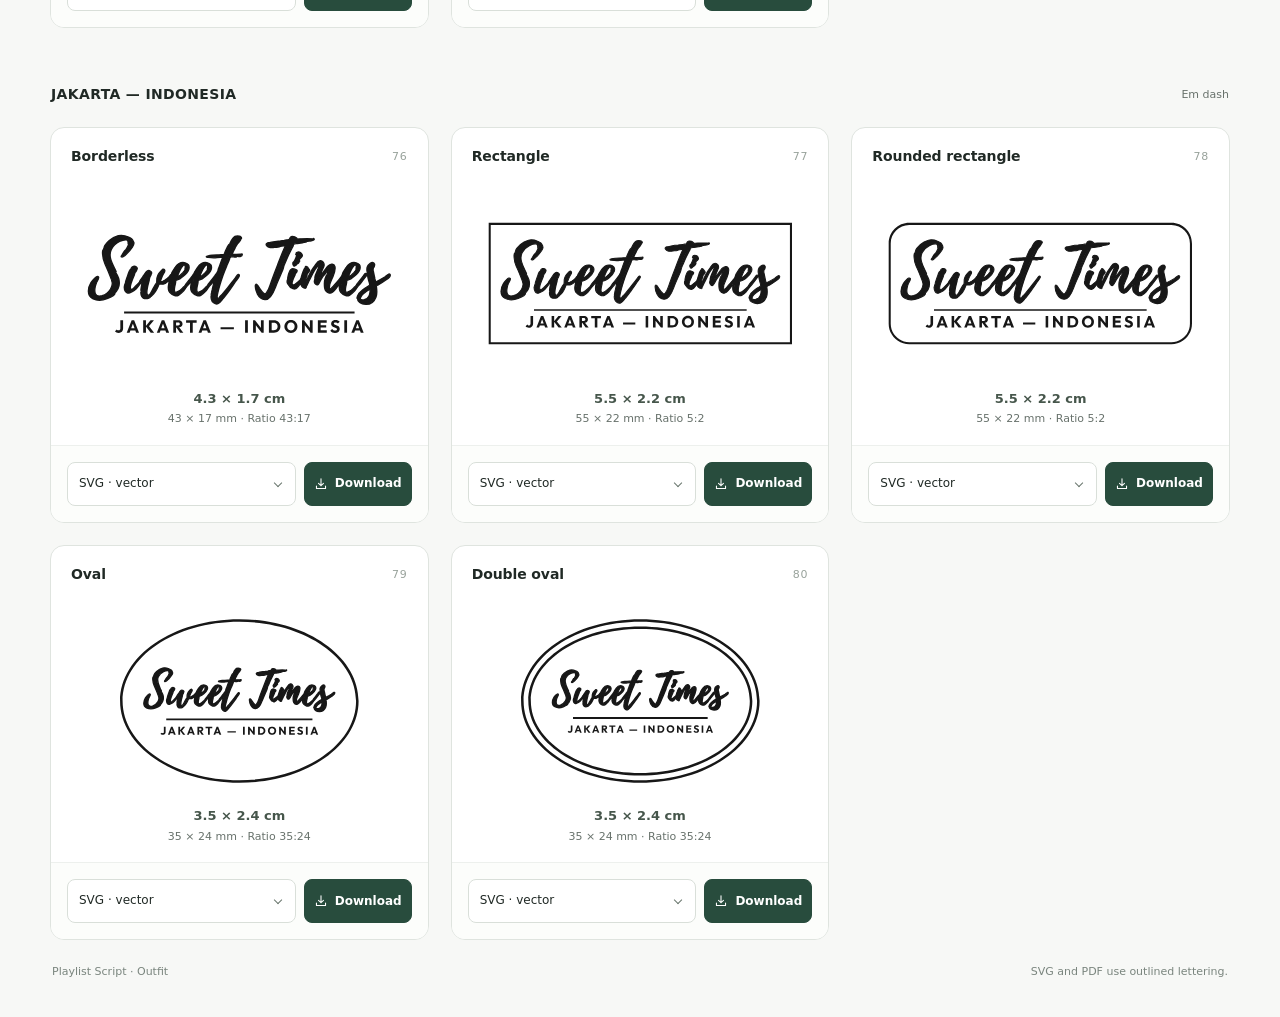
==== commit f170f86a: "Add bold stamp collection and strengthen standard lettering Expand the gallery to 80 designs with na" ====
--- a/index.html
+++ b/index.html
@@ -4,11 +4,11 @@
   <meta charset="utf-8">
   <meta name="viewport" content="width=device-width, initial-scale=1, viewport-fit=cover">
   <meta name="theme-color" content="#f7f8f6">
-  <meta name="description" content="40 Sweet Times stamp designs, with and without a horizontal divider. SVG, PDF, PNG and JPG downloads.">
+  <meta name="description" content="80 Sweet Times stamp designs in standard and bold weights, with and without a horizontal divider. SVG, PDF, PNG and JPG downloads.">
   <title>Sweet Times — Stamps</title>
   <link rel="icon" href="data:,">
-  <link rel="stylesheet" href="./styles.css?v=divider-sets-1">
-  <script type="module" src="./app.js?v=divider-sets-1"></script>
+  <link rel="stylesheet" href="./styles.css?v=weight-sets-1">
+  <script type="module" src="./app.js?v=weight-sets-1"></script>
 </head>
 <body>
   <main>
@@ -40,15 +40,17 @@
     </details>
 
     <nav class="collection-navigation" aria-label="Stamp collections">
-      <a href="#without-divider">Without divider</a>
-      <a href="#with-divider">With divider</a>
+      <a href="#without-divider"><strong>Standard</strong><span>Without divider</span></a>
+      <a href="#with-divider"><strong>Standard</strong><span>With divider</span></a>
+      <a href="#bold-without-divider"><strong>Bold</strong><span>Without divider</span></a>
+      <a href="#bold-with-divider"><strong>Bold</strong><span>With divider</span></a>
     </nav>
     <p class="gallery-note">Stamp dimensions: width × height.</p>
     <p class="page-error" id="page-error" role="alert" hidden></p>
     <div class="gallery" id="gallery" aria-label="Stamp designs" aria-busy="true">
       <p class="loading">Loading designs…</p>
     </div>
-    <footer><span>Playlist Script · Outfit Semibold</span><span>SVG and PDF use outlined lettering.</span></footer>
+    <footer><span>Playlist Script · Outfit</span><span>SVG and PDF use outlined lettering.</span></footer>
   </main>
   <p class="toast" id="toast" role="status" aria-live="polite" aria-atomic="true"></p>
   <noscript><p class="noscript">Enable JavaScript to preview and download the stamps.</p></noscript>
--- a/styles.css
+++ b/styles.css
@@ -44,7 +44,10 @@
 .preview-toggle input:checked+.toggle-track::after{transform:translateX(11px)}
 .preview-toggle input:focus-visible+.toggle-track{outline:2px solid var(--focus);outline-offset:3px}
 .gallery{display:grid;grid-template-columns:minmax(0,1fr);gap:18px}
-.collection-navigation{display:grid;grid-template-columns:repeat(2,minmax(0,1fr));gap:8px;margin:0 0 24px;max-width:440px}
+.collection-navigation{display:grid;grid-template-columns:repeat(2,minmax(0,1fr));gap:8px;margin:0 0 24px;max-width:720px}
+.collection-navigation a{flex-direction:column;gap:3px}
+.collection-navigation strong{font-size:13px;font-weight:600}
+.collection-navigation span{font-size:11px;font-weight:400;color:var(--muted)}
 .set-navigation{display:grid;grid-column:1/-1;grid-template-columns:repeat(2,minmax(0,1fr));gap:8px;margin:0}
 .set-navigation a,.collection-navigation a{display:flex;align-items:center;justify-content:center;min-height:42px;padding:10px 14px;border:1px solid var(--line);border-radius:8px;background:white;color:#536359;font-size:12px;text-decoration:none;font-weight:550;white-space:nowrap}
 .set-navigation a:active,.collection-navigation a:active{background:#e8ece8}
@@ -83,7 +86,7 @@
 .visually-hidden{position:absolute!important;width:1px;height:1px;padding:0;margin:-1px;overflow:hidden;clip:rect(0,0,0,0);white-space:nowrap;border:0}
 @keyframes pulse{50%{opacity:.35}}
 @media(hover:hover){.download-button:hover{background:#355e4c}.reset-button:hover{background:#edf1ed;color:var(--ink)}}
-@media(min-width:600px){.set-navigation{display:flex}.set-navigation a{min-width:110px}.set-header{margin-top:22px}}
+@media(min-width:600px){.collection-navigation{grid-template-columns:repeat(4,minmax(0,1fr))}.set-navigation{display:flex}.set-navigation a{min-width:110px}.set-header{margin-top:22px}}
 @media(min-width:600px){main{width:min(100% - 48px,1180px);padding-top:32px}.page-header{margin-bottom:24px}h1{font-size:25px}.gallery{grid-template-columns:repeat(2,minmax(0,1fr));gap:20px}.settings{grid-template-columns:repeat(3,minmax(0,1fr));padding:4px 20px 20px;gap:17px}.stamp-preview{height:190px;padding:16px 12px}.settings-bottom{padding-top:15px}.download-area{padding:13px;grid-template-columns:minmax(0,1fr) 104px;gap:8px}.settings-panel>summary{padding-right:20px;padding-left:20px}}
 @media(min-width:1000px){main{padding-top:42px;padding-bottom:36px}.gallery{grid-template-columns:repeat(3,minmax(0,1fr));gap:22px}.stamp-preview{height:210px;padding:18px 13px}.settings-panel{margin-bottom:28px}.settings{padding:4px 24px 22px;column-gap:24px}.settings-panel>summary{padding-right:24px;padding-left:24px}.download-area{padding:16px;grid-template-columns:minmax(0,1fr) 108px}.card-header{padding:19px 20px 0}}
 @media(max-width:349px){main{width:calc(100% - 24px)}h1{font-size:19px}.settings{padding:16px 12px;gap:15px 10px}.field>label{font-size:11px}.download-area{padding:12px;grid-template-columns:minmax(0,1fr) 100px;gap:7px}.download-area select{font-size:11px}.stamp-preview{height:185px;padding:16px 10px}}
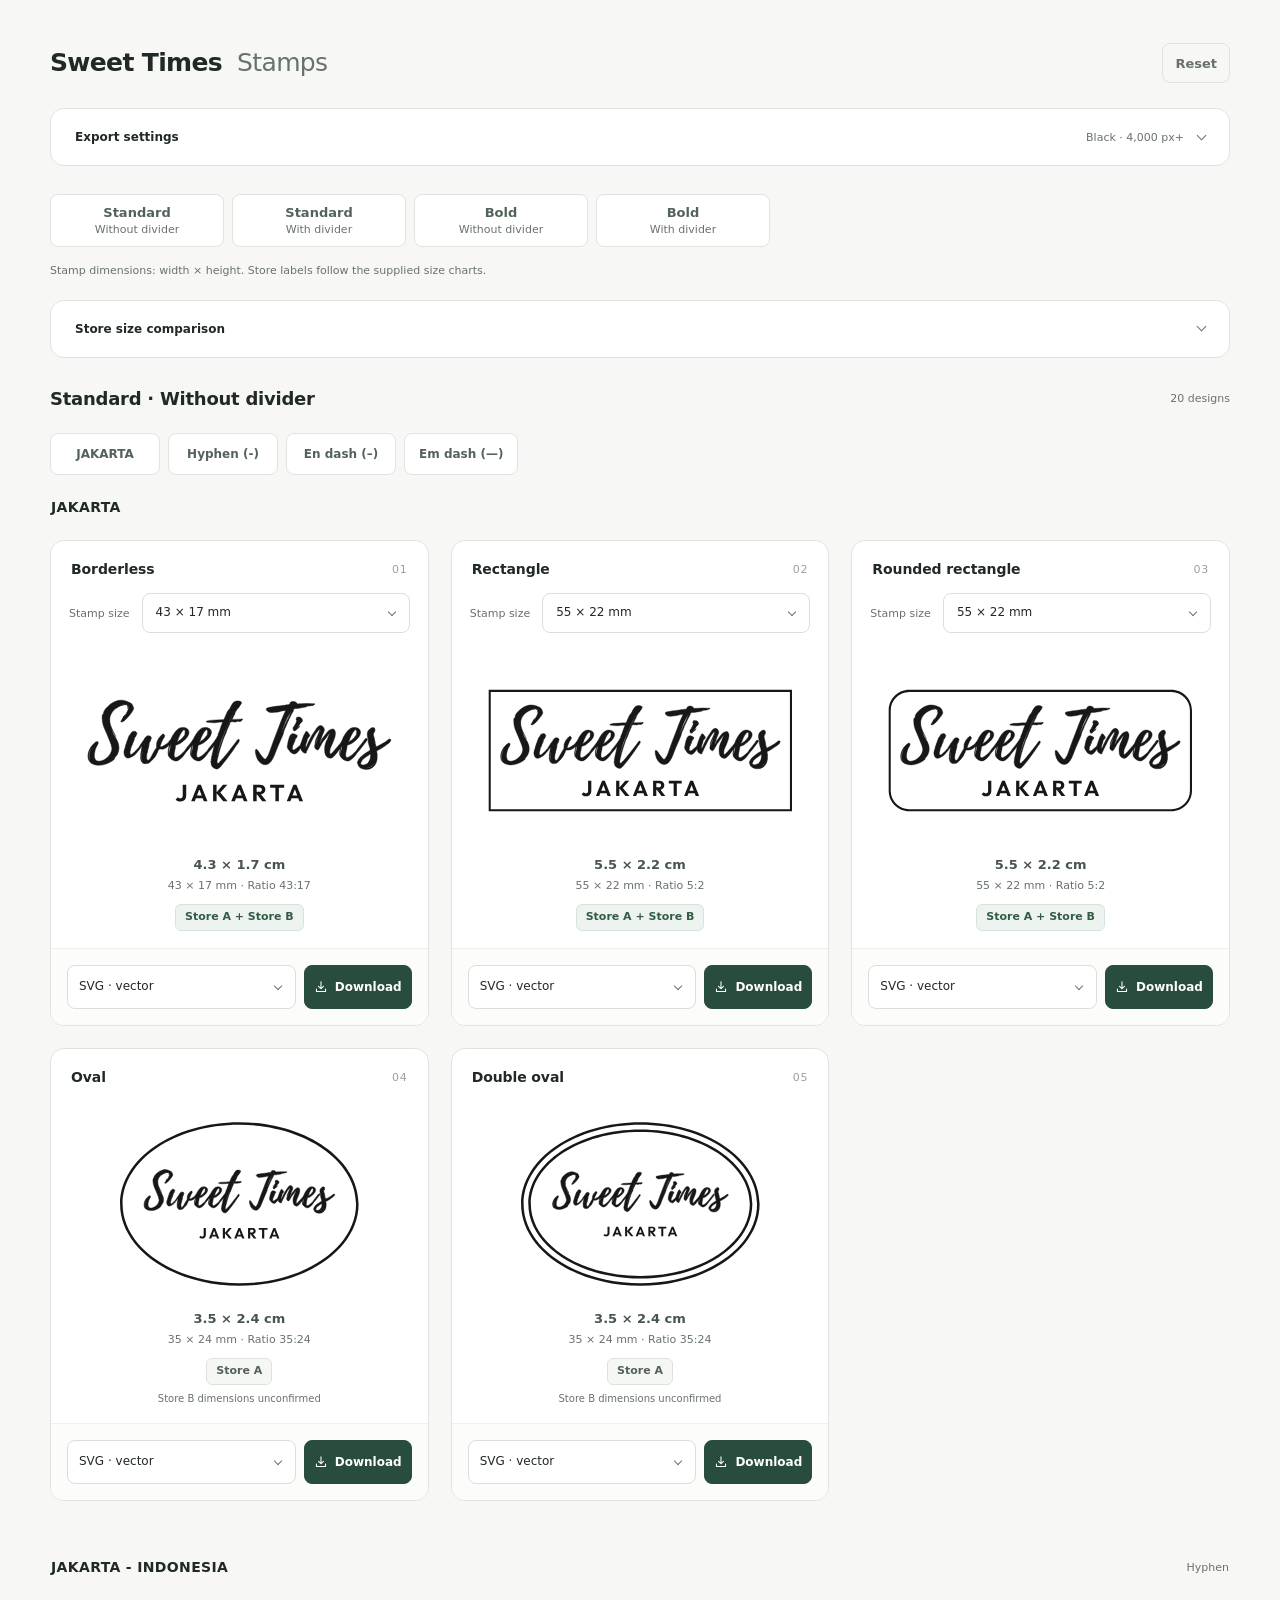
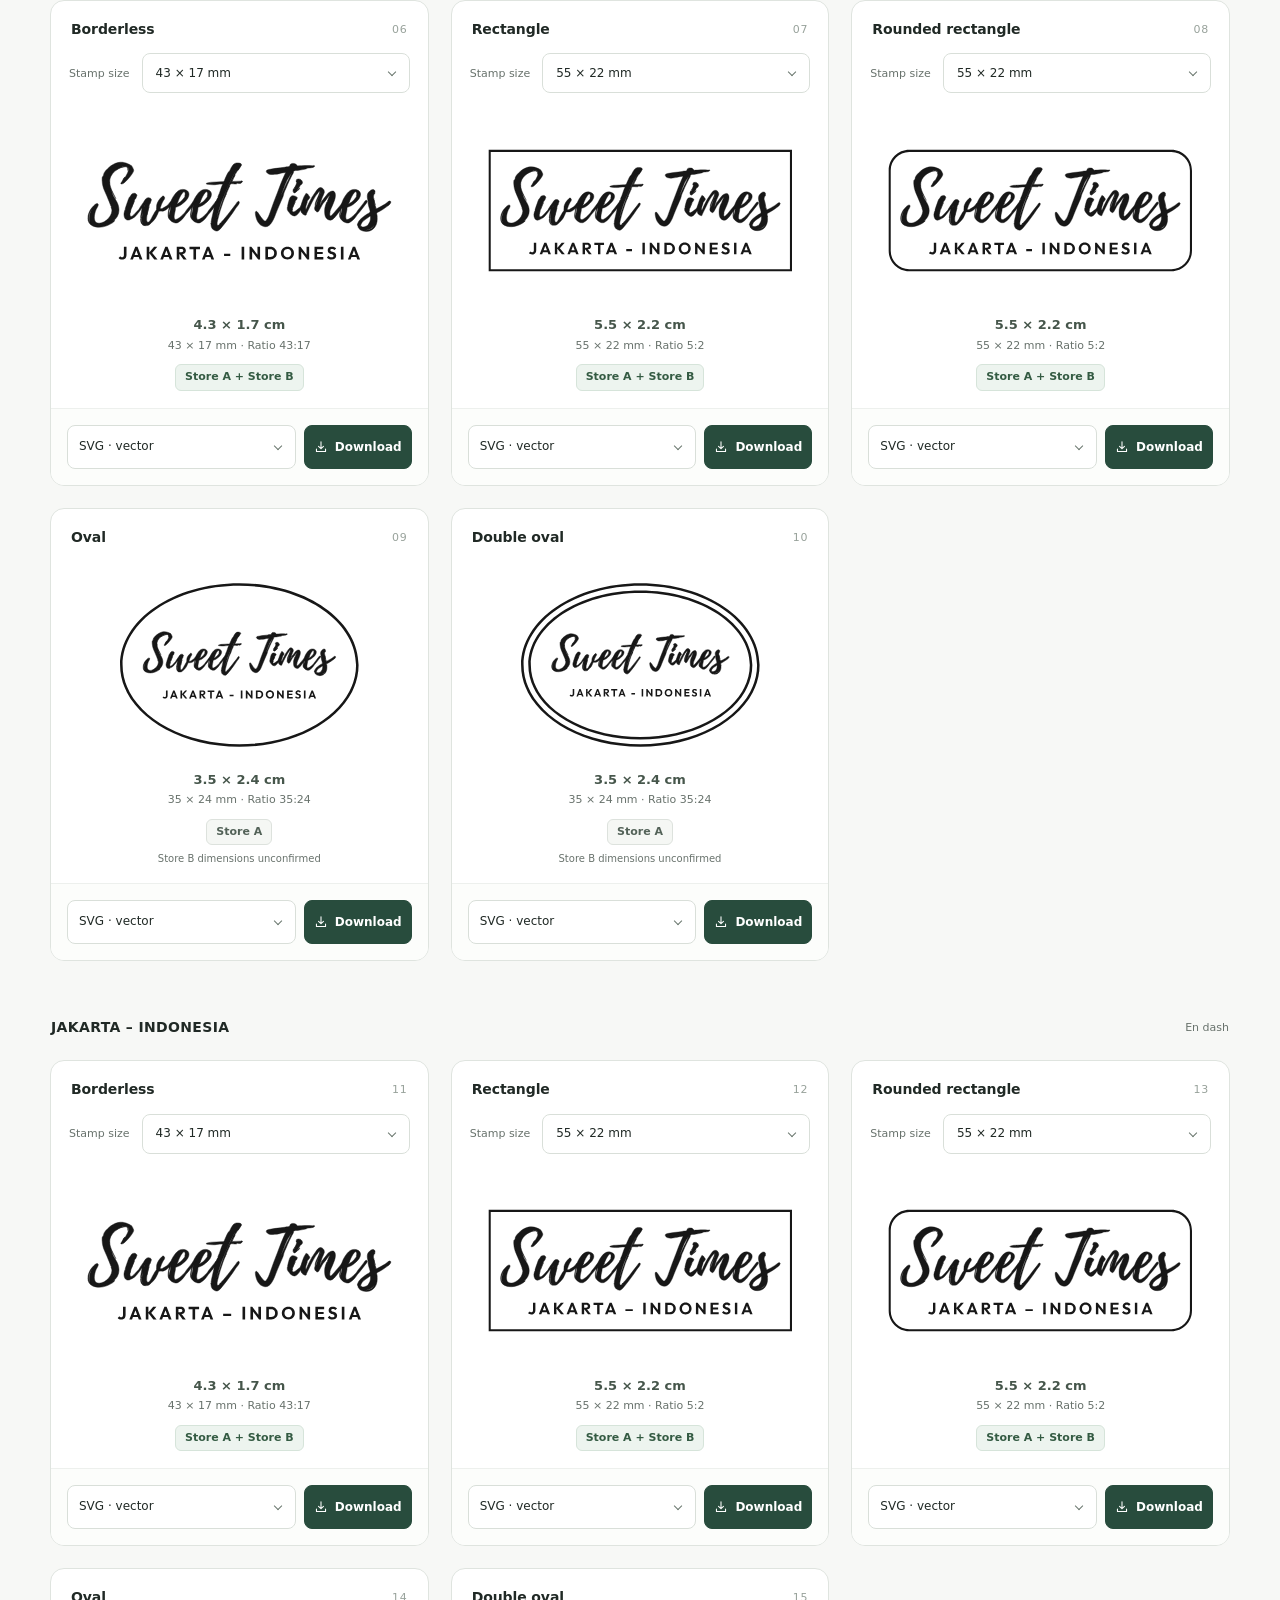
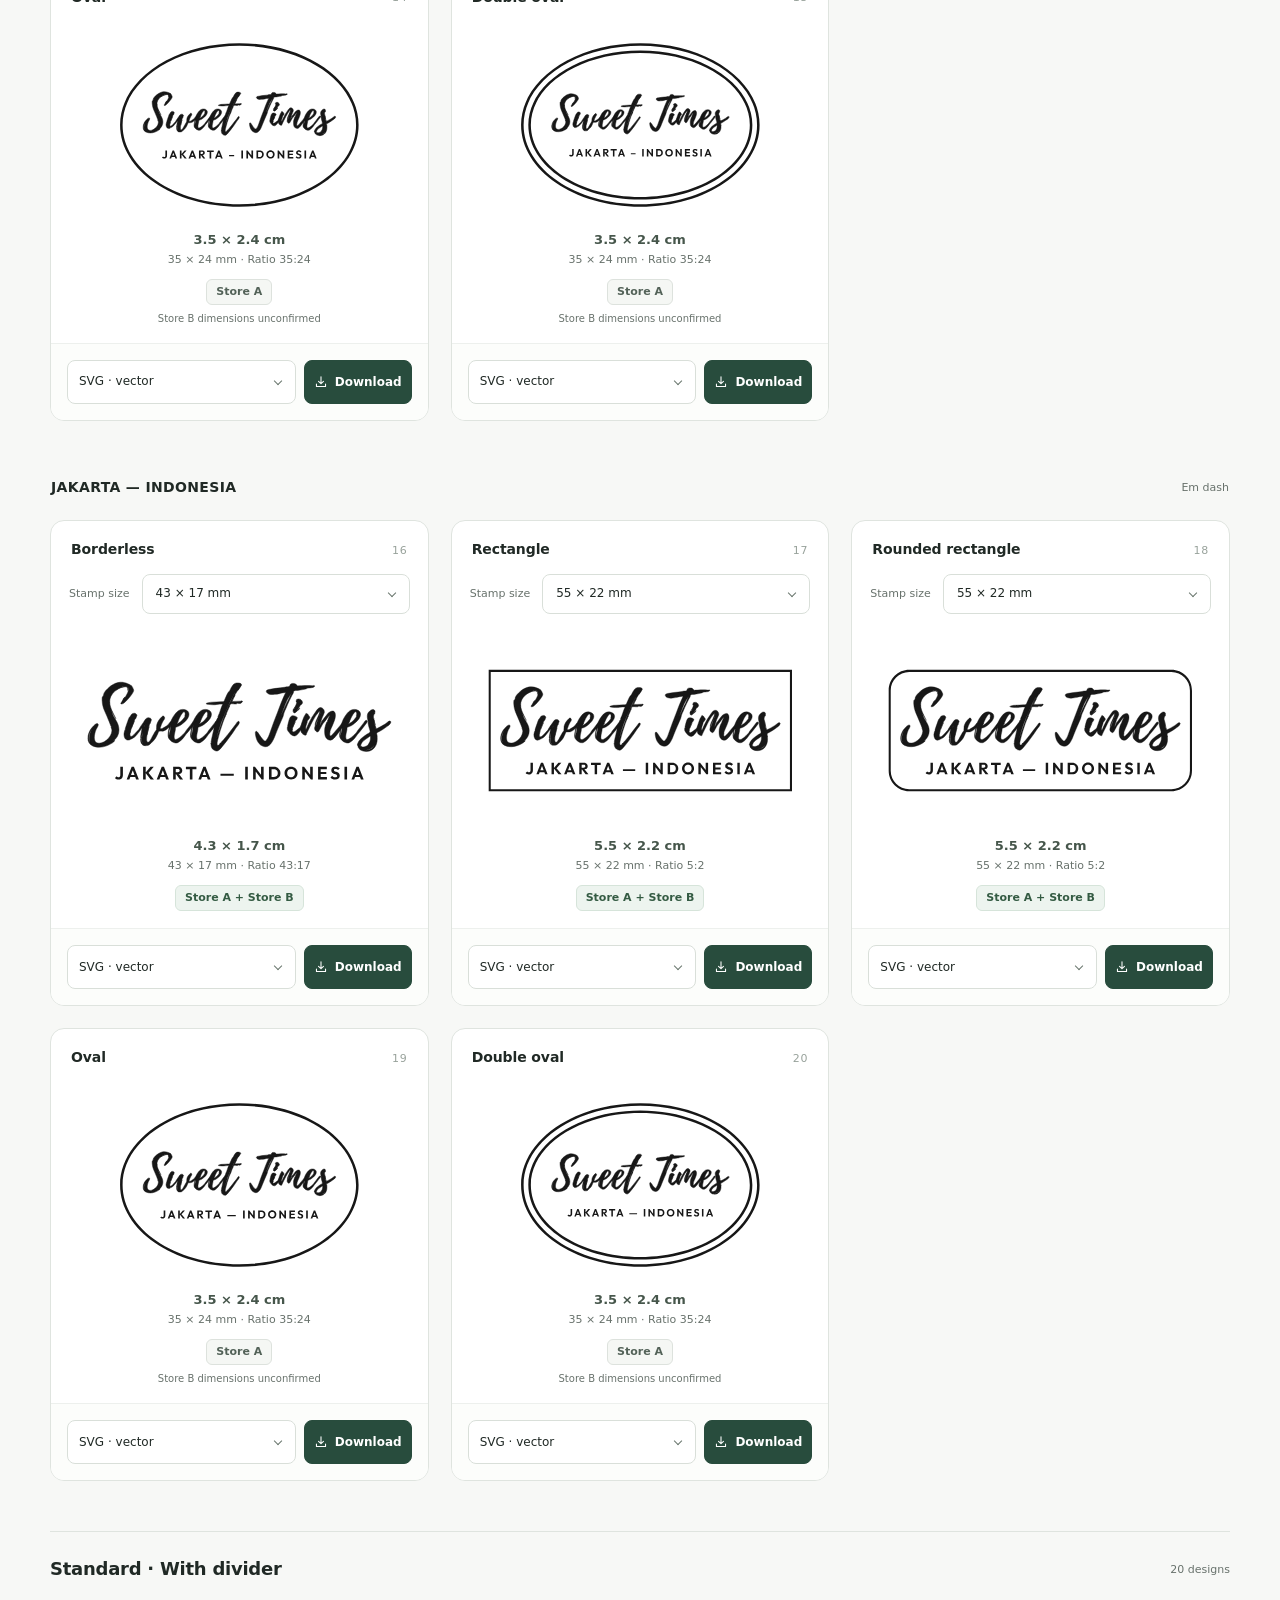
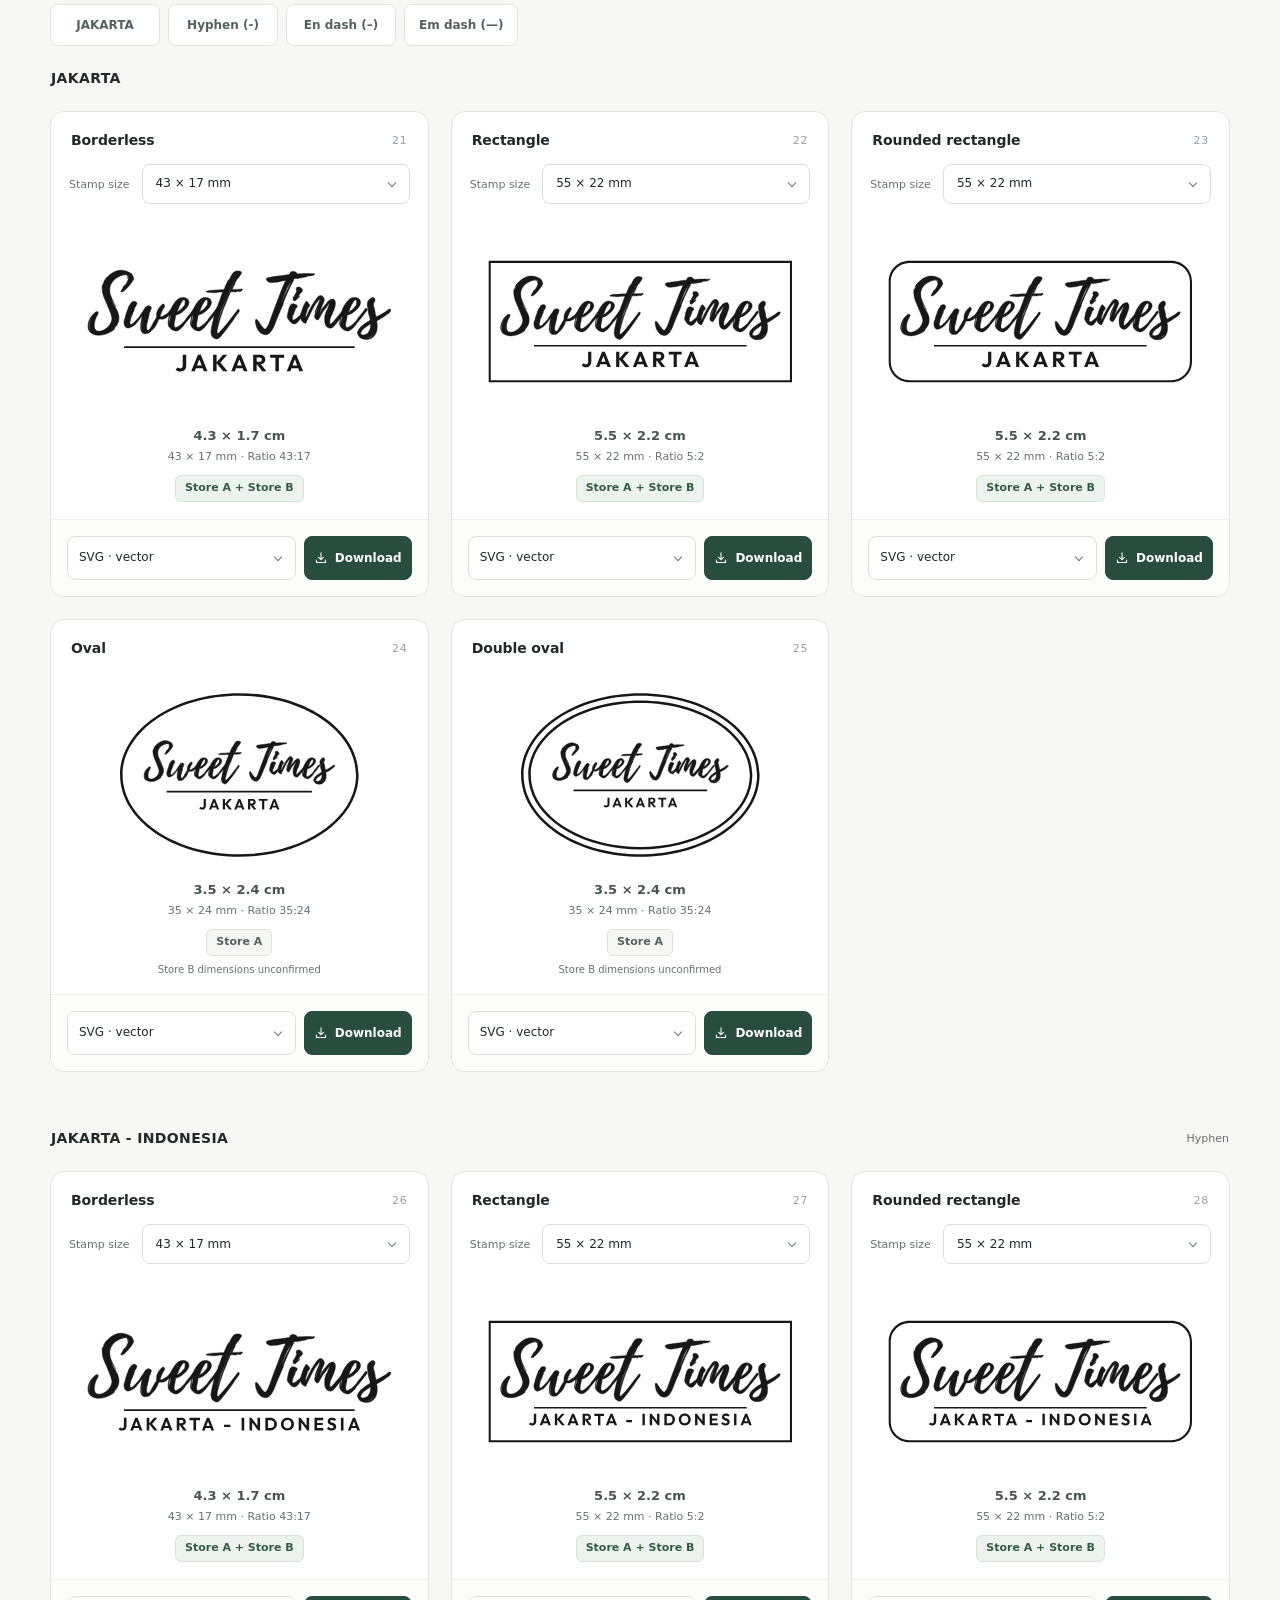
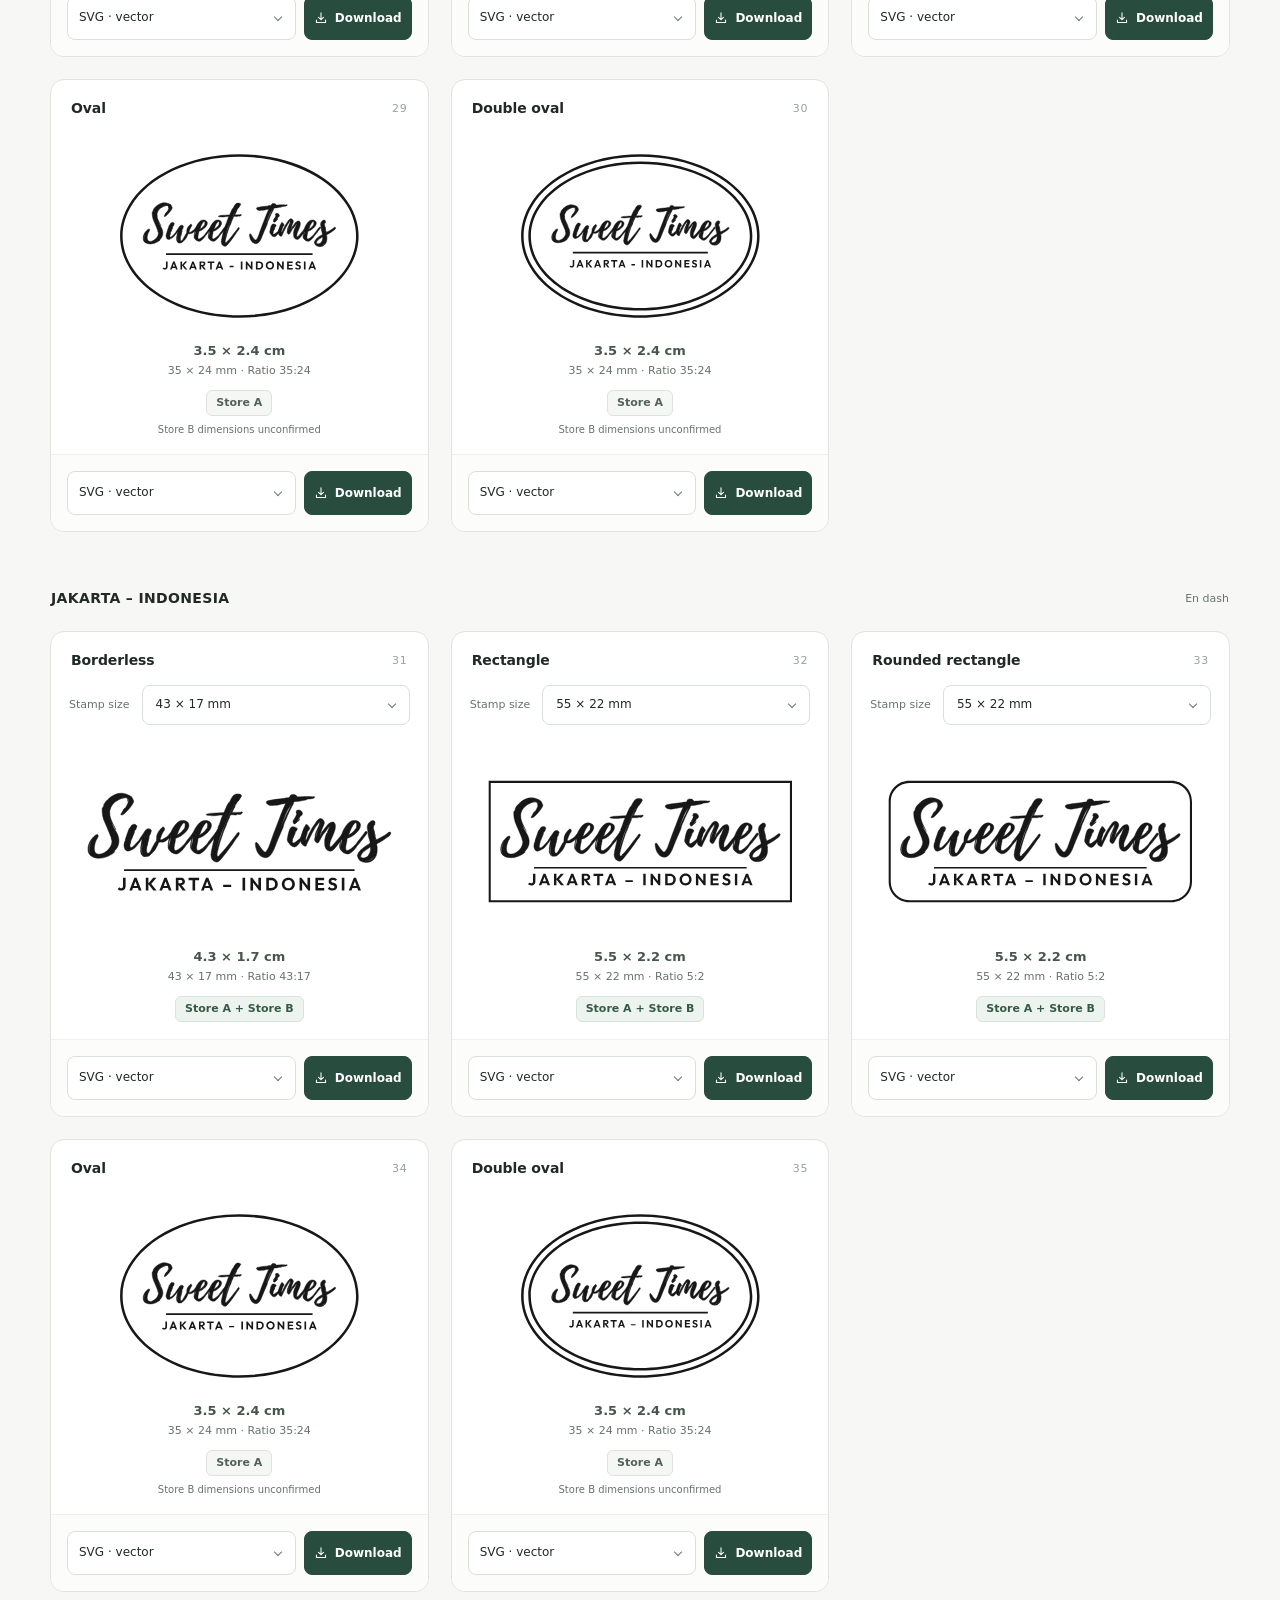
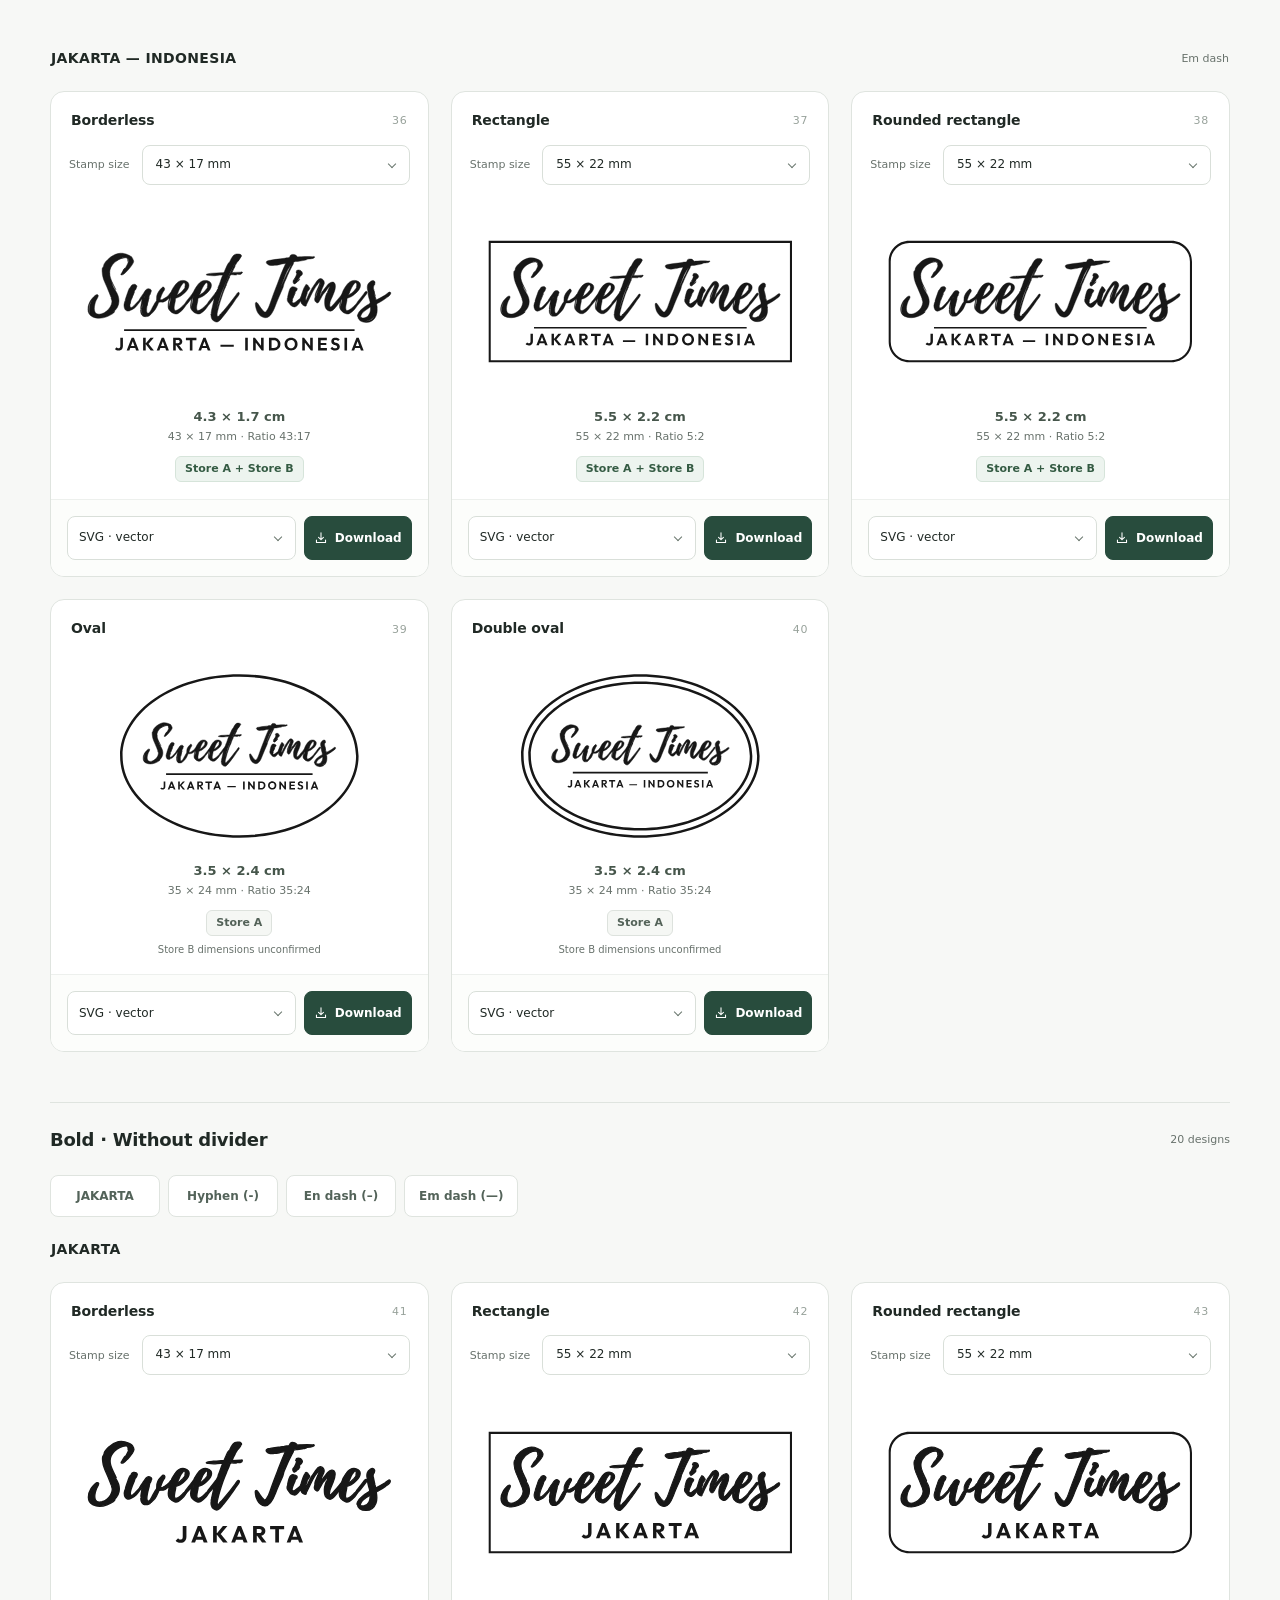
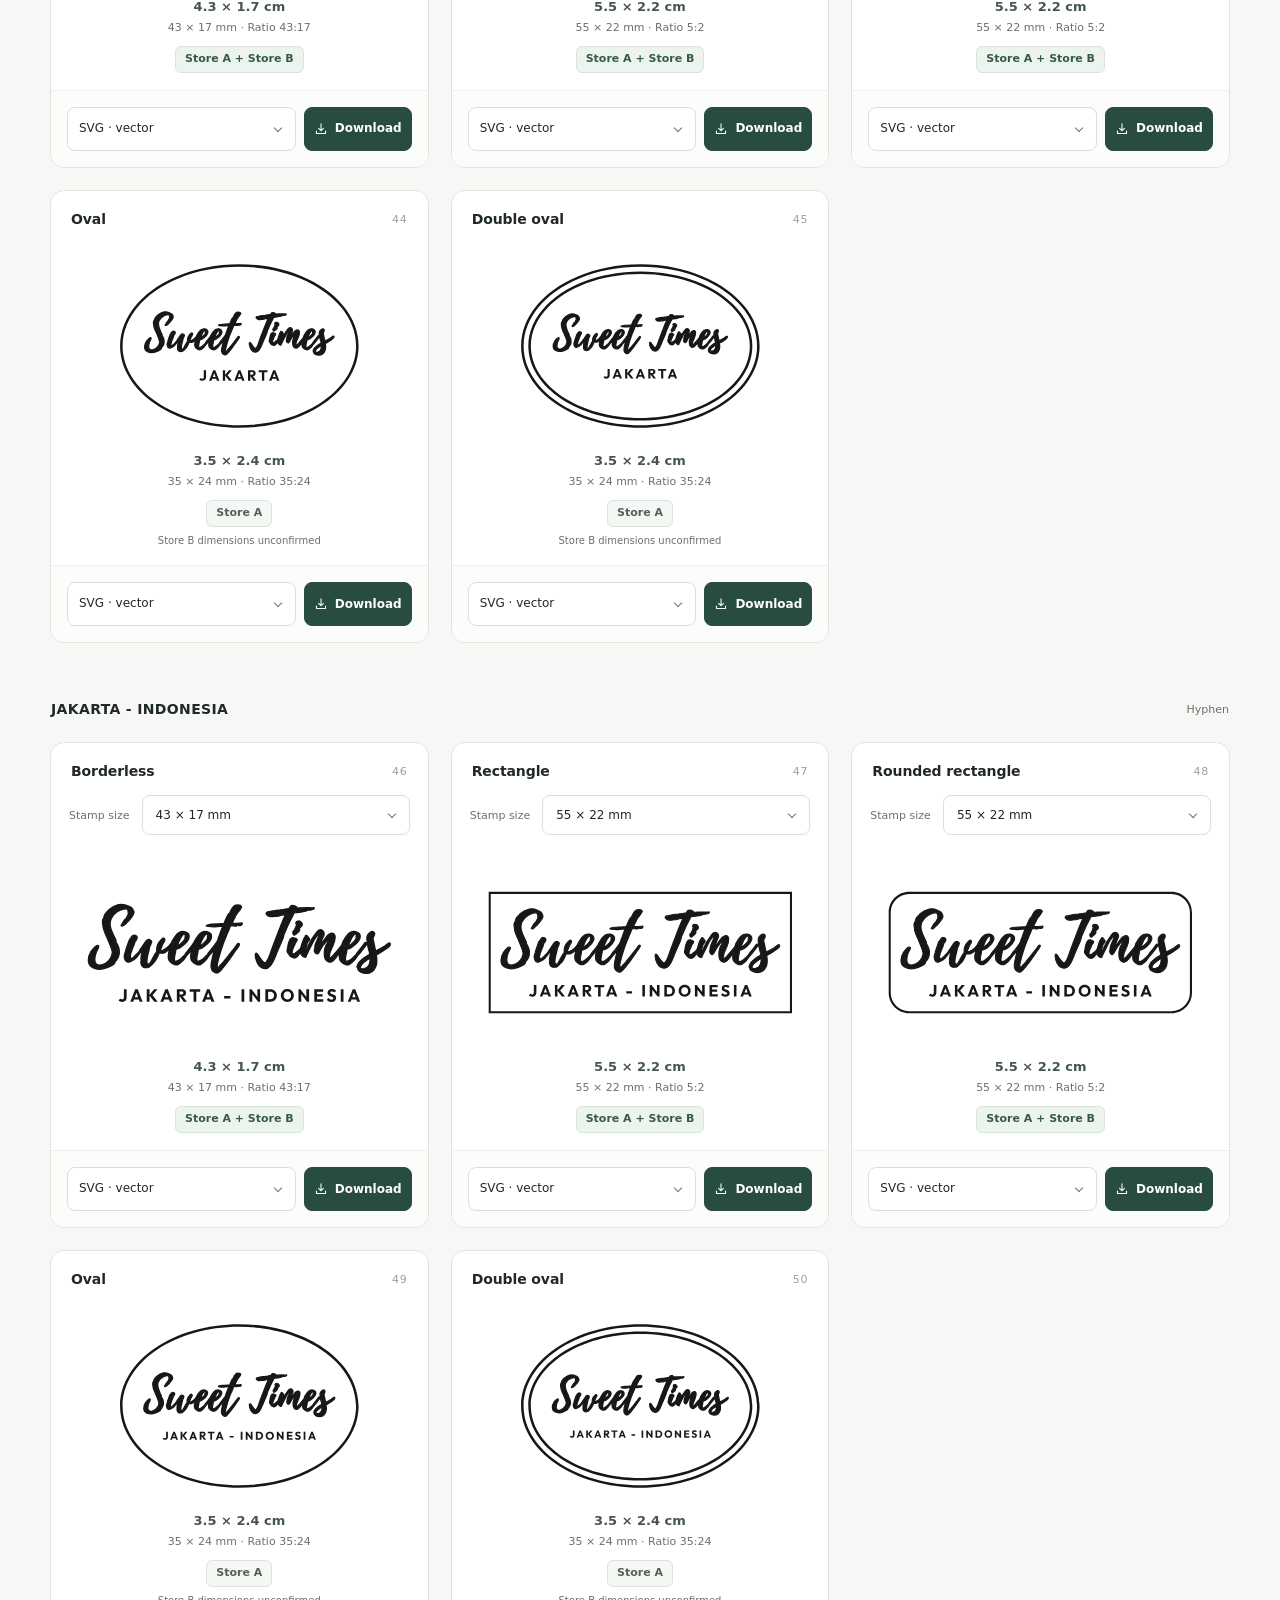
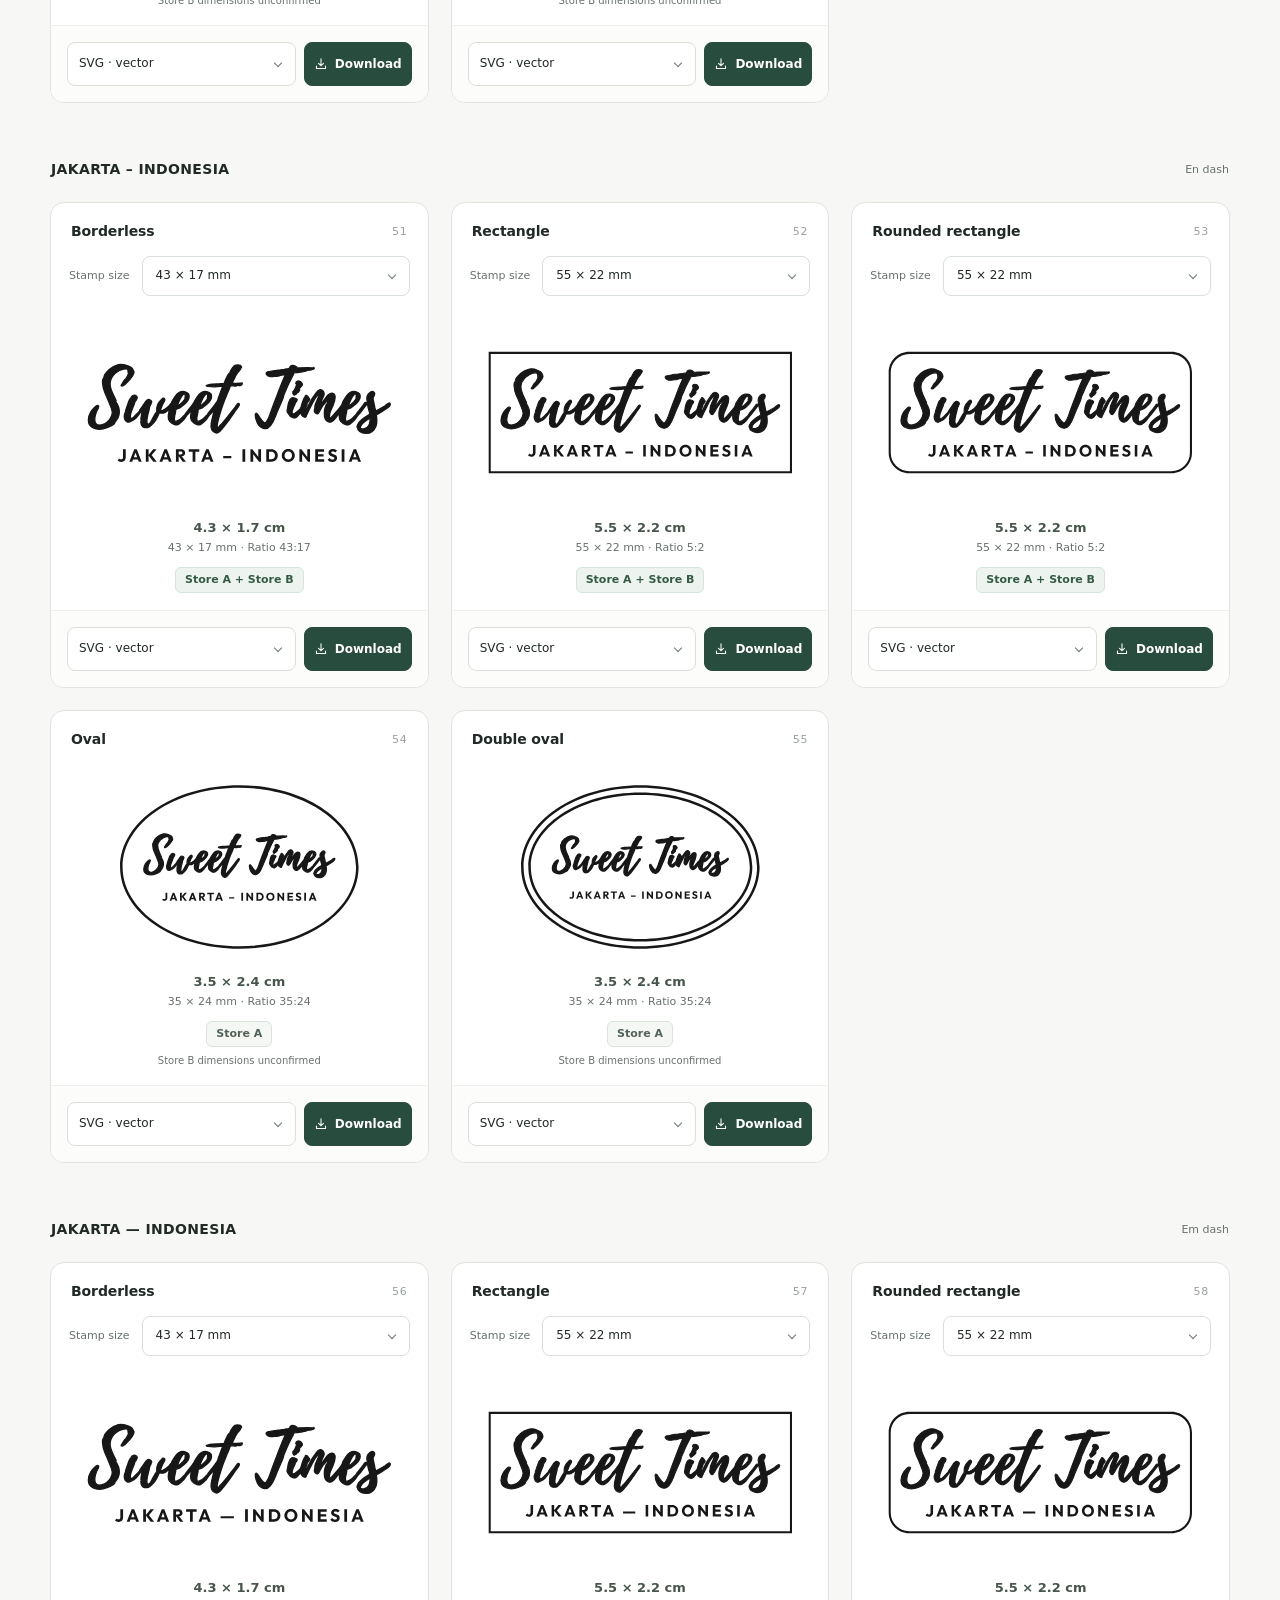
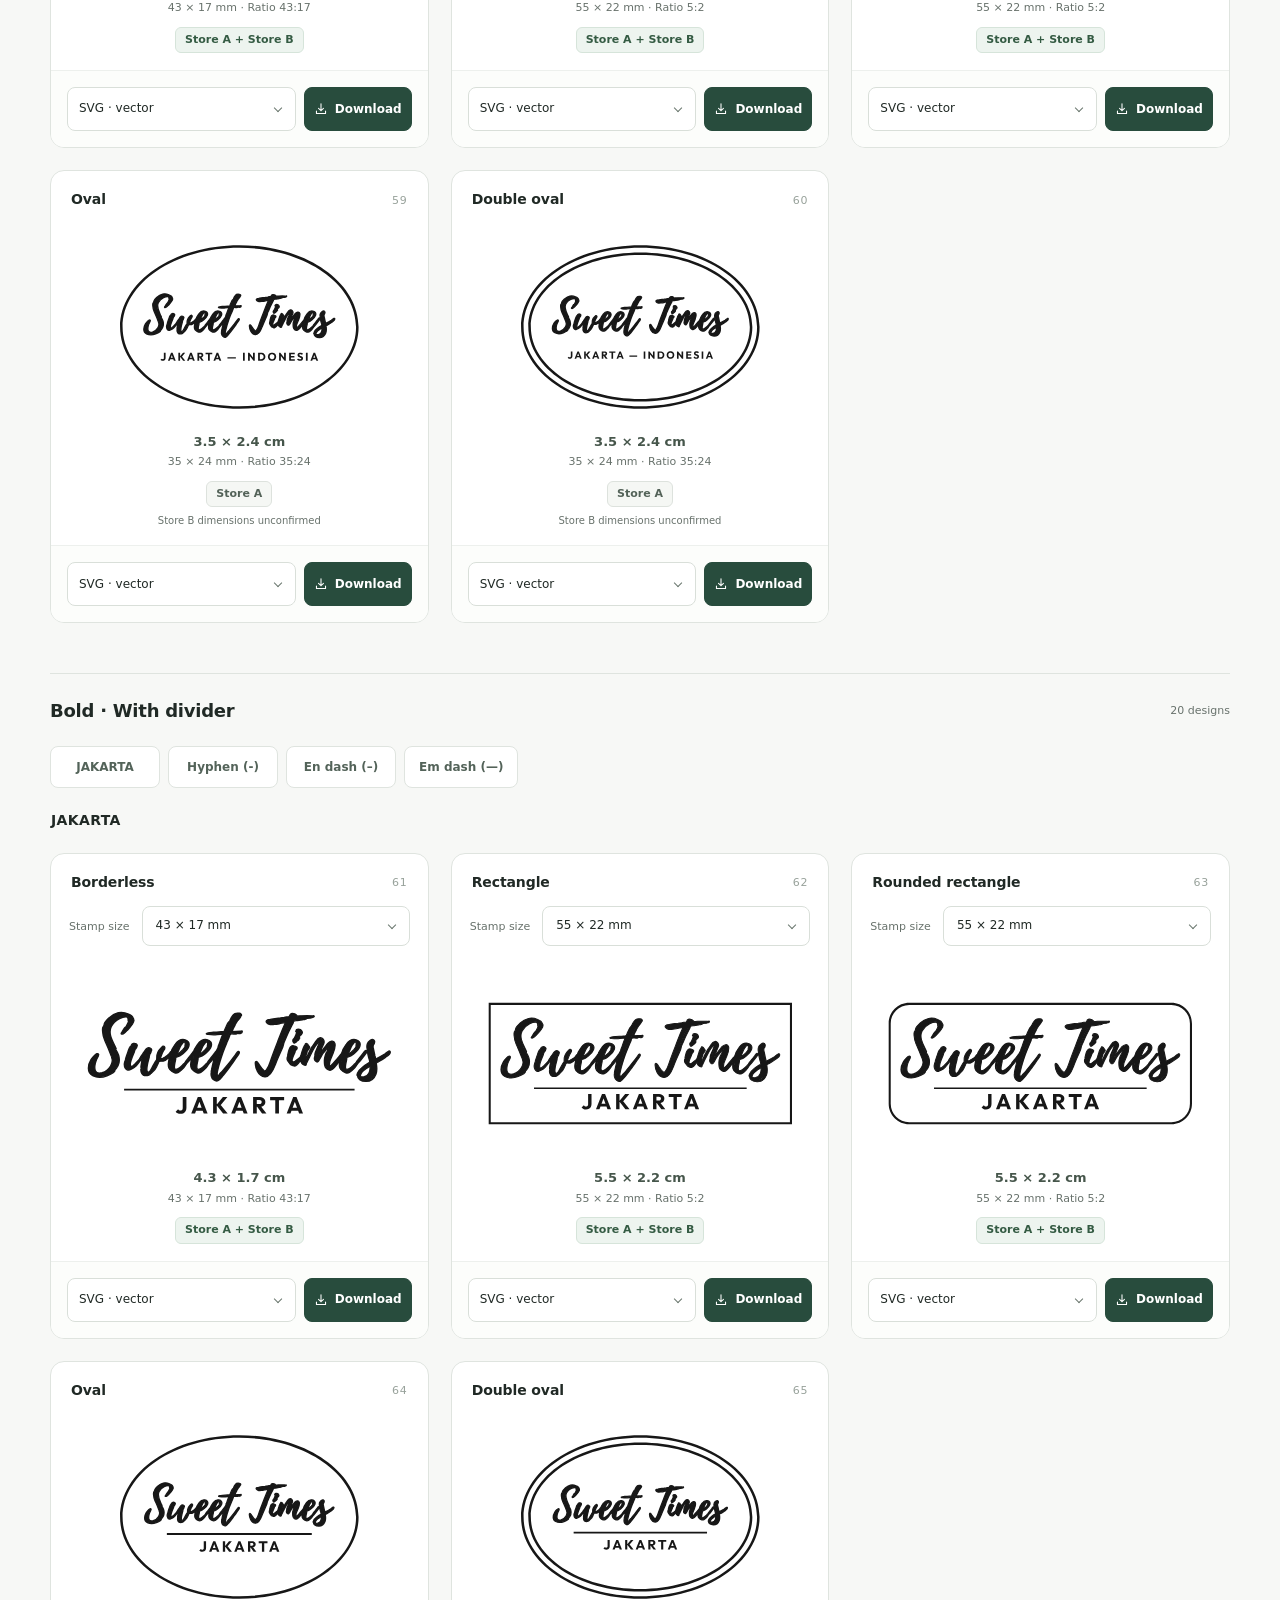
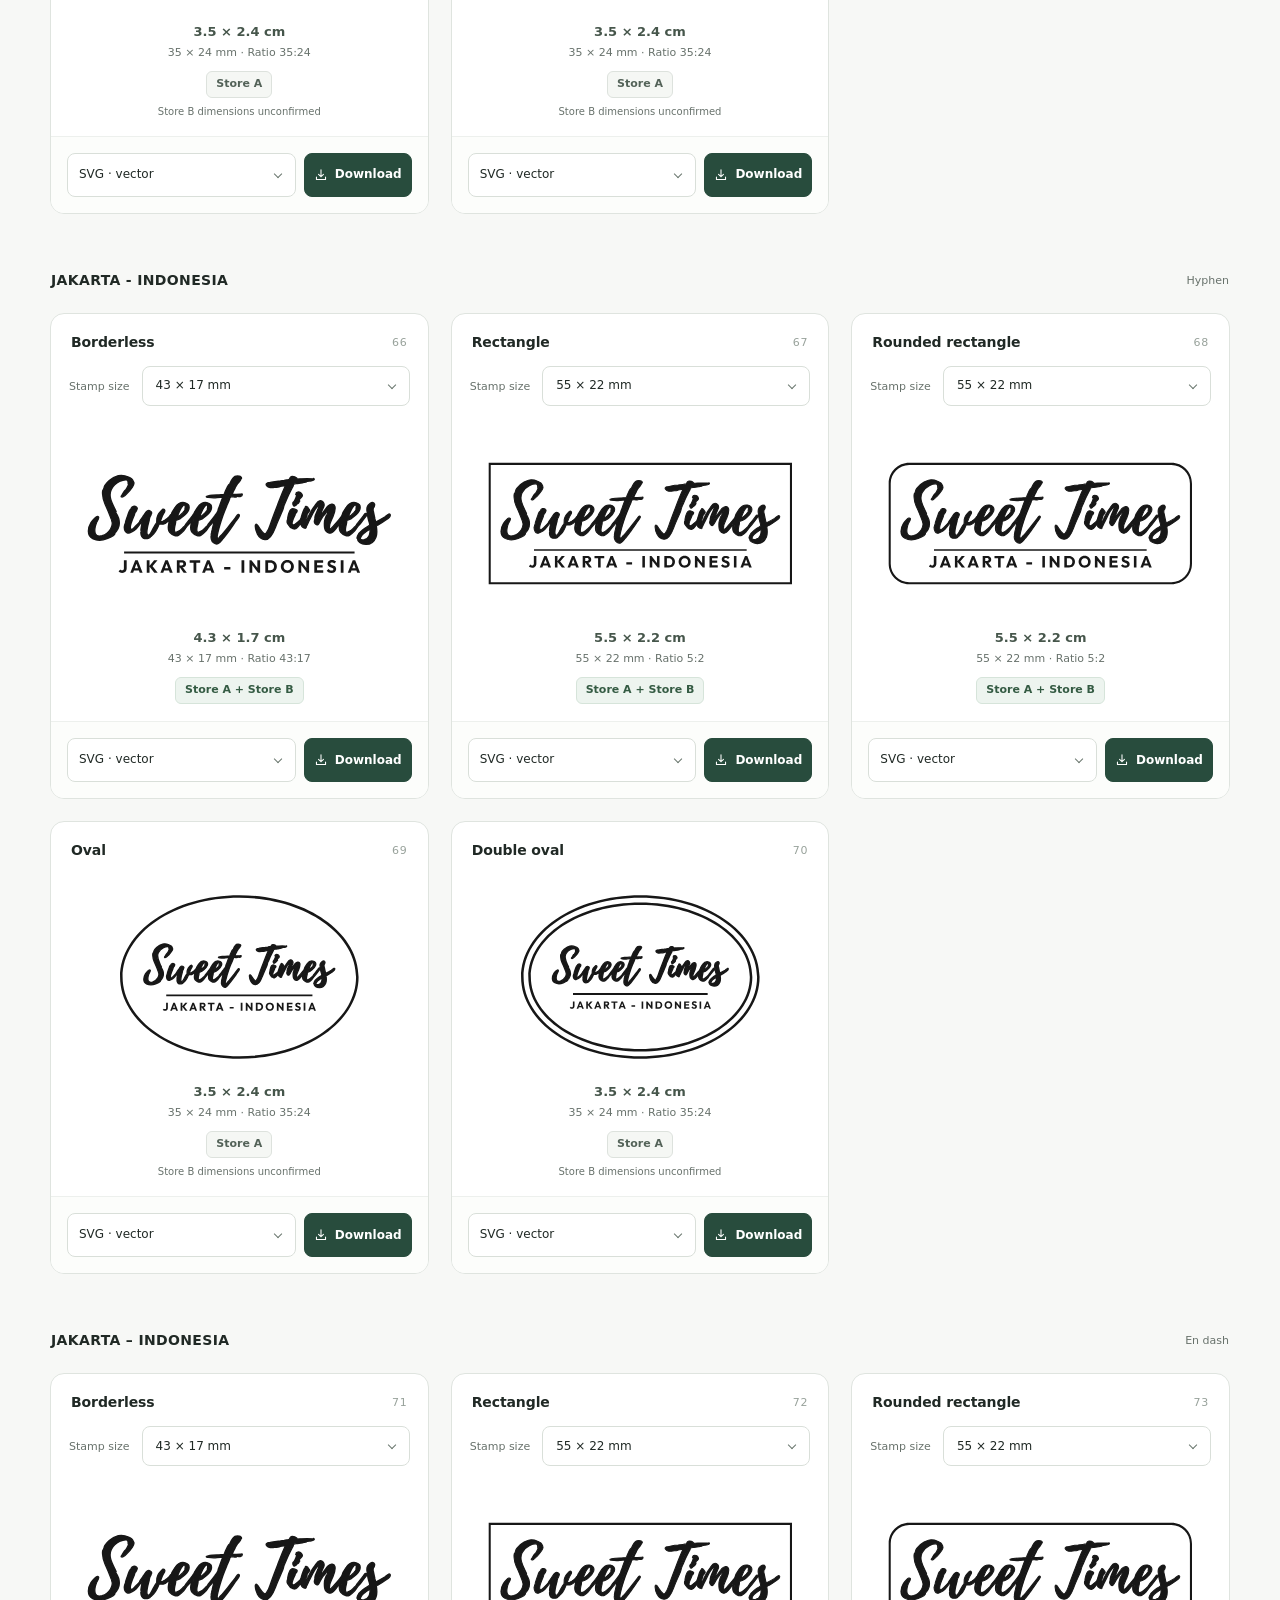
==== commit ebbb8cdd: "Add supplier size comparison and Store A/B stamp variations Offer all 20 confirmed rectangular sizes" ====
--- a/index.html
+++ b/index.html
@@ -4,11 +4,11 @@
   <meta charset="utf-8">
   <meta name="viewport" content="width=device-width, initial-scale=1, viewport-fit=cover">
   <meta name="theme-color" content="#f7f8f6">
-  <meta name="description" content="80 Sweet Times stamp designs in standard and bold weights, with and without a horizontal divider. SVG, PDF, PNG and JPG downloads.">
+  <meta name="description" content="Sweet Times stamp designs with Store A and Store B size options, standard and bold lettering, and SVG, PDF, PNG and JPG downloads.">
   <title>Sweet Times — Stamps</title>
   <link rel="icon" href="data:,">
-  <link rel="stylesheet" href="./styles.css?v=weight-sets-1">
-  <script type="module" src="./app.js?v=weight-sets-1"></script>
+  <link rel="stylesheet" href="./styles.css?v=store-sizes-1">
+  <script type="module" src="./app.js?v=store-sizes-1"></script>
 </head>
 <body>
   <main>
@@ -45,7 +45,24 @@
       <a href="#bold-without-divider"><strong>Bold</strong><span>Without divider</span></a>
       <a href="#bold-with-divider"><strong>Bold</strong><span>With divider</span></a>
     </nav>
-    <p class="gallery-note">Stamp dimensions: width × height.</p>
+    <p class="gallery-note">Stamp dimensions: width × height. Store labels follow the supplied size charts.</p>
+    <details class="settings-panel store-panel">
+      <summary><span>Store size comparison</span></summary>
+      <div class="store-comparison">
+        <p>Store A: first supplier. Store B: second supplier. All sizes below are in mm.</p>
+        <table>
+          <thead><tr><th scope="col">Shape</th><th scope="col">Store A</th><th scope="col">Store B</th></tr></thead>
+          <tbody>
+            <tr><th scope="row">Rectangle</th><td>7 sizes</td><td>19 sizes</td></tr>
+            <tr><th scope="row">Oval</th><td>35 × 24</td><td>Dimensions unconfirmed</td></tr>
+            <tr><th scope="row">Circle</th><td>Ø 25, 28, 35</td><td>Ø 23, 28, 35, 40, 45</td></tr>
+            <tr><th scope="row">Square</th><td>30 × 30, 35 × 35</td><td>Not listed</td></tr>
+          </tbody>
+        </table>
+        <p>Six rectangle sizes are shared: 43 × 17, 43 × 22, 43 × 27, 55 × 13, 55 × 17, and 55 × 22. The size menu on each rectangular design includes all 20 sizes across both stores.</p>
+        <p>Store B lists “Oval 1/45” and “Oval 1/50” without both dimensions. Its oval proportions cannot be confirmed. Store A’s larger oval also has an unclear dimension.</p>
+      </div>
+    </details>
     <p class="page-error" id="page-error" role="alert" hidden></p>
     <div class="gallery" id="gallery" aria-label="Stamp designs" aria-busy="true">
       <p class="loading">Loading designs…</p>
--- a/styles.css
+++ b/styles.css
@@ -69,6 +69,22 @@
 .checkerboard .stamp-preview{background-color:#fff;background-image:linear-gradient(45deg,#eef0ed 25%,transparent 25%),linear-gradient(-45deg,#eef0ed 25%,transparent 25%),linear-gradient(45deg,transparent 75%,#eef0ed 75%),linear-gradient(-45deg,transparent 75%,#eef0ed 75%);background-size:16px 16px;background-position:0 0,0 8px,8px -8px,-8px 0}
 .dimensions{font-size:11px;color:var(--muted);text-align:center;font-variant-numeric:tabular-nums;line-height:1.5;margin:0;padding:0 16px 17px;display:grid;gap:3px}
 .dimensions strong{color:#46564b;font-size:13px;font-weight:600}
+.size-field{display:flex;align-items:center;gap:12px;margin:14px 18px 0}
+.size-field>label{font-size:11px;color:var(--muted);flex:none}
+.size-field .select-field{flex:1;min-width:0;height:40px}
+.size-field .select-field::after{top:15px}
+.size-field select{font-size:12px}
+.store-badge{justify-self:center;margin-top:7px;padding:4px 9px;border:1px solid #dde2dd;border-radius:6px;background:#f5f7f4;color:#536258;font-size:11px;font-weight:550}
+.store-badge.shared{background:#edf4ef;border-color:#d6e4da;color:#345b43}
+.store-note{font-size:10px;color:var(--muted);margin-top:3px}
+.store-comparison{padding:0 16px 16px;font-size:12px;line-height:1.65;color:#58645c}
+.store-comparison p{margin:0 0 14px}
+.store-comparison p:last-child{margin:14px 0 0}
+.store-comparison table{width:100%;border-collapse:collapse;font-size:11px;line-height:1.6;margin-bottom:14px}
+.store-comparison th,.store-comparison td{text-align:left;vertical-align:top;padding:9px 10px 9px 0;border-bottom:1px solid #edf0ed}
+.store-comparison th{font-weight:600;color:#3e4d43}
+.store-comparison thead th{padding-top:0}
+.store-panel>summary::after{margin-left:auto}
 .download-area{padding:16px;border-top:1px solid #edf0ed;background:#fcfdfb;display:grid;grid-template-columns:minmax(0,1fr) 112px;gap:10px}
 .download-area .select-field{height:44px;background:white}
 .download-area .select-field::after{top:17px}
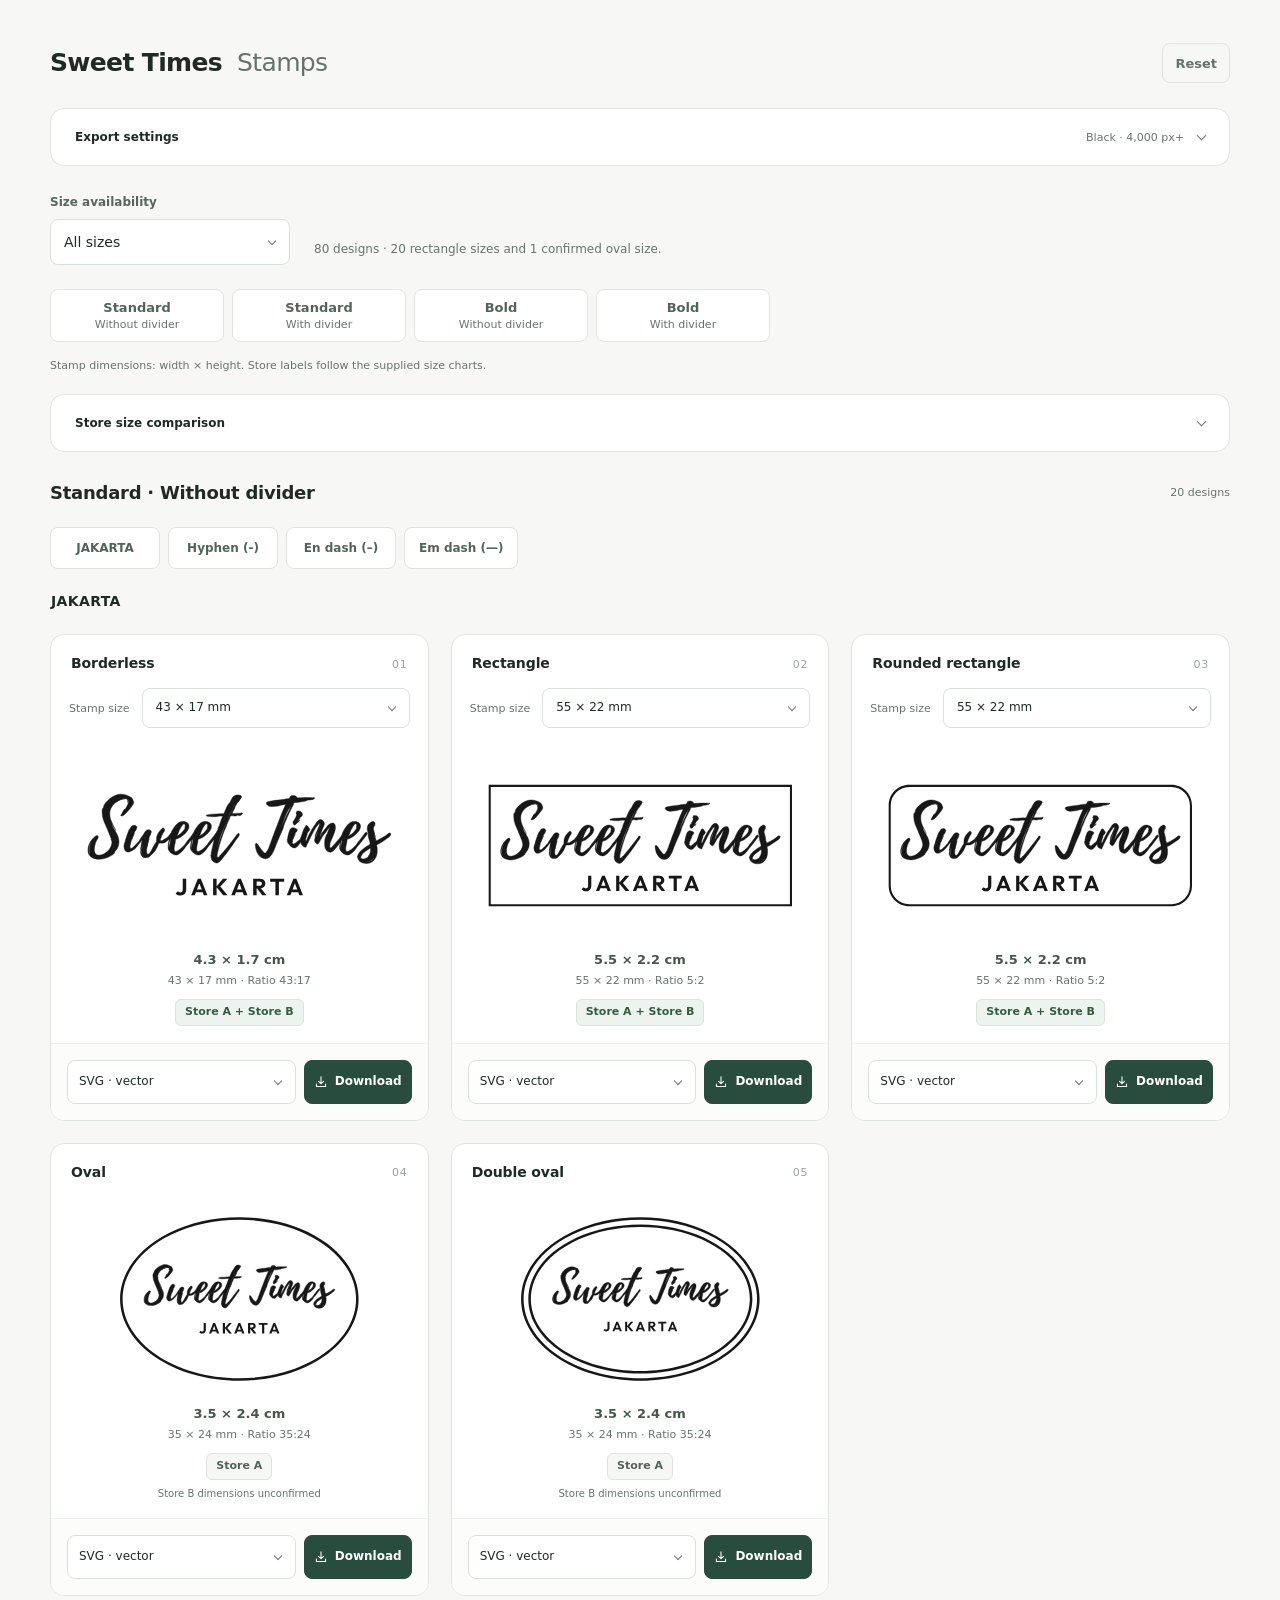
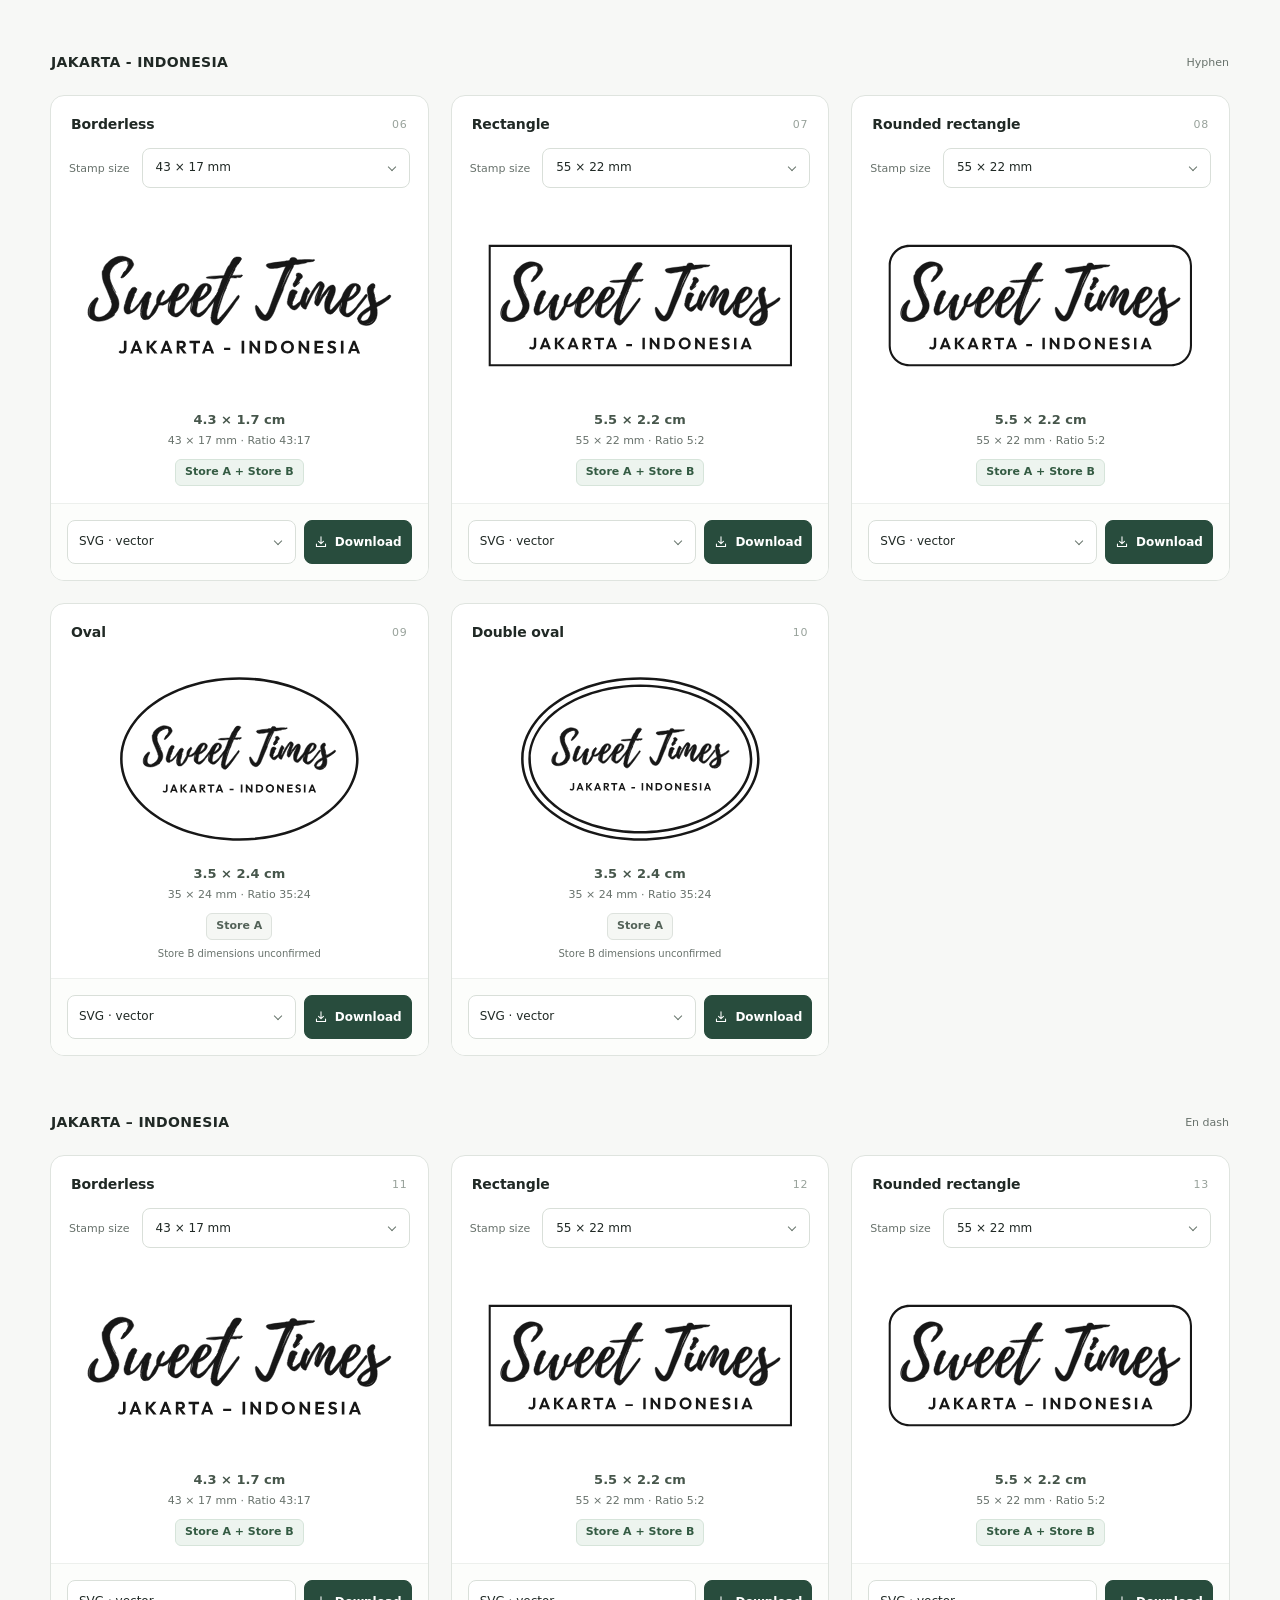
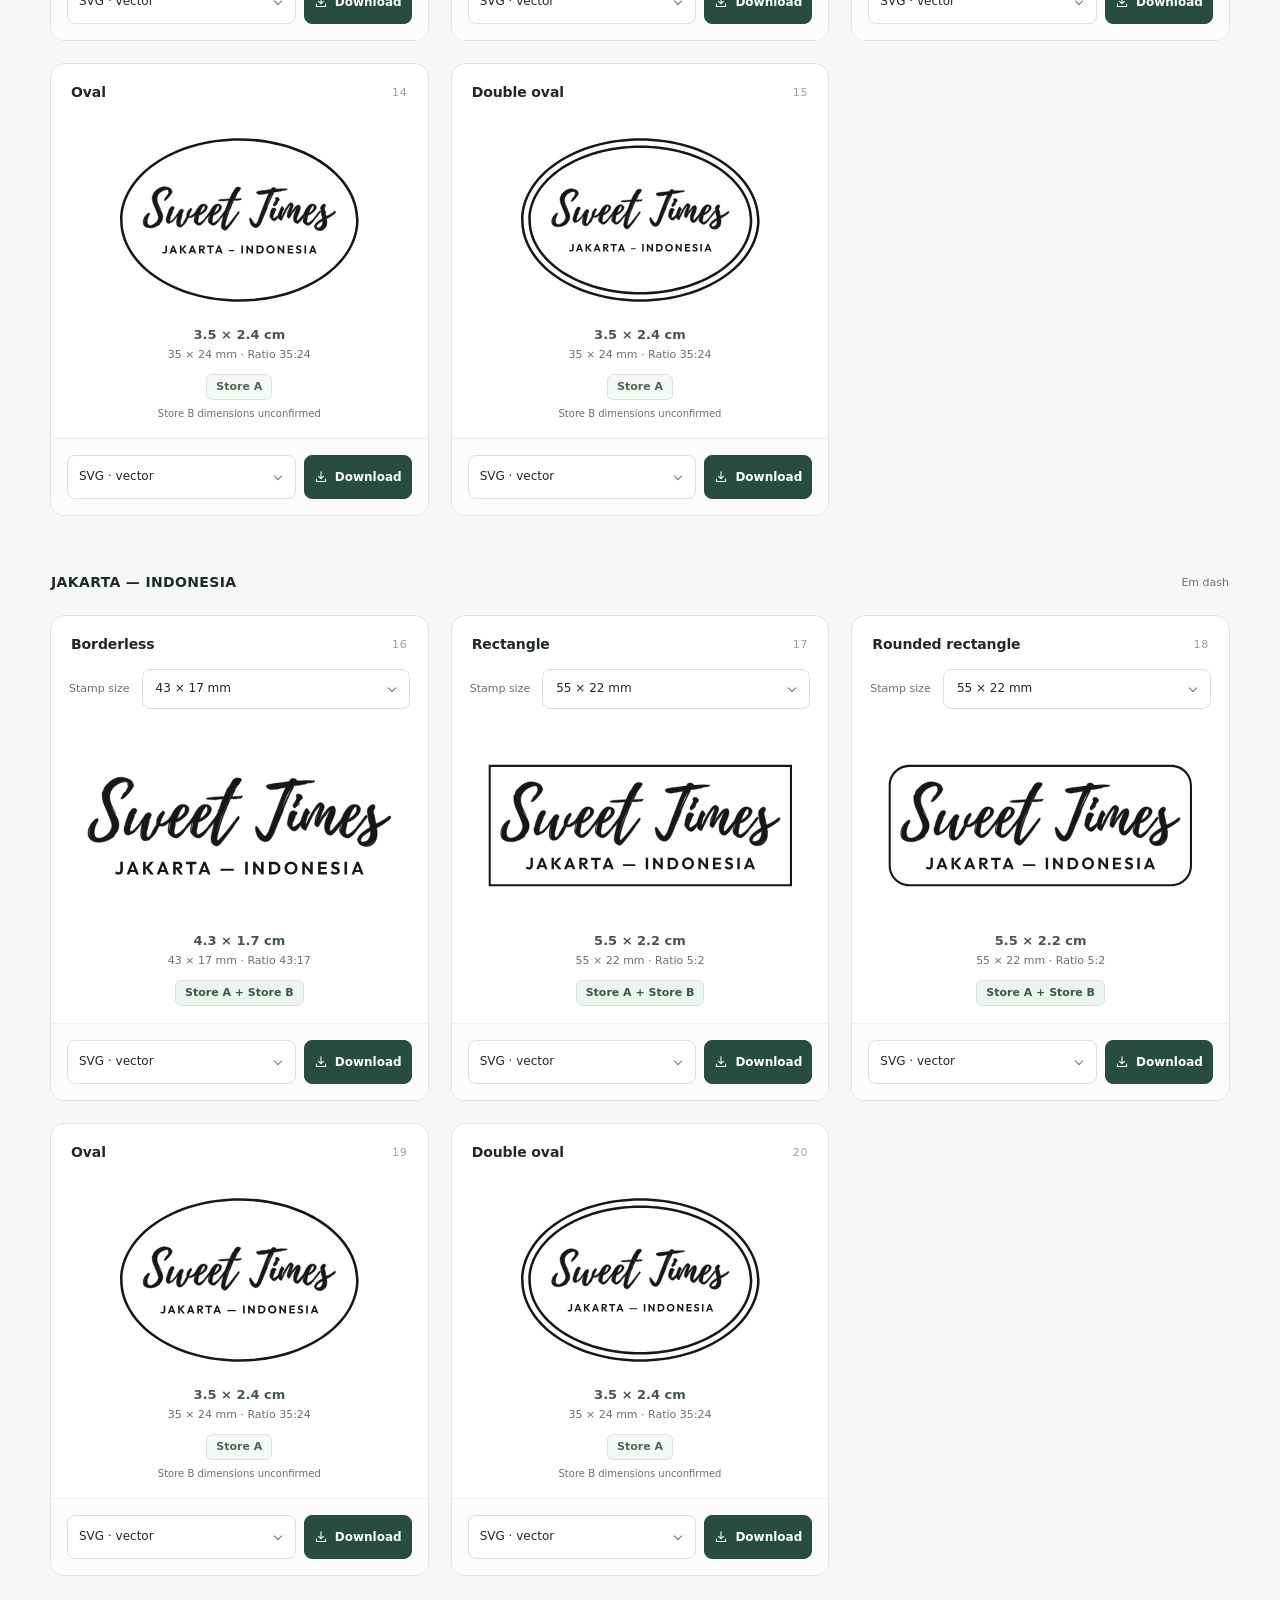
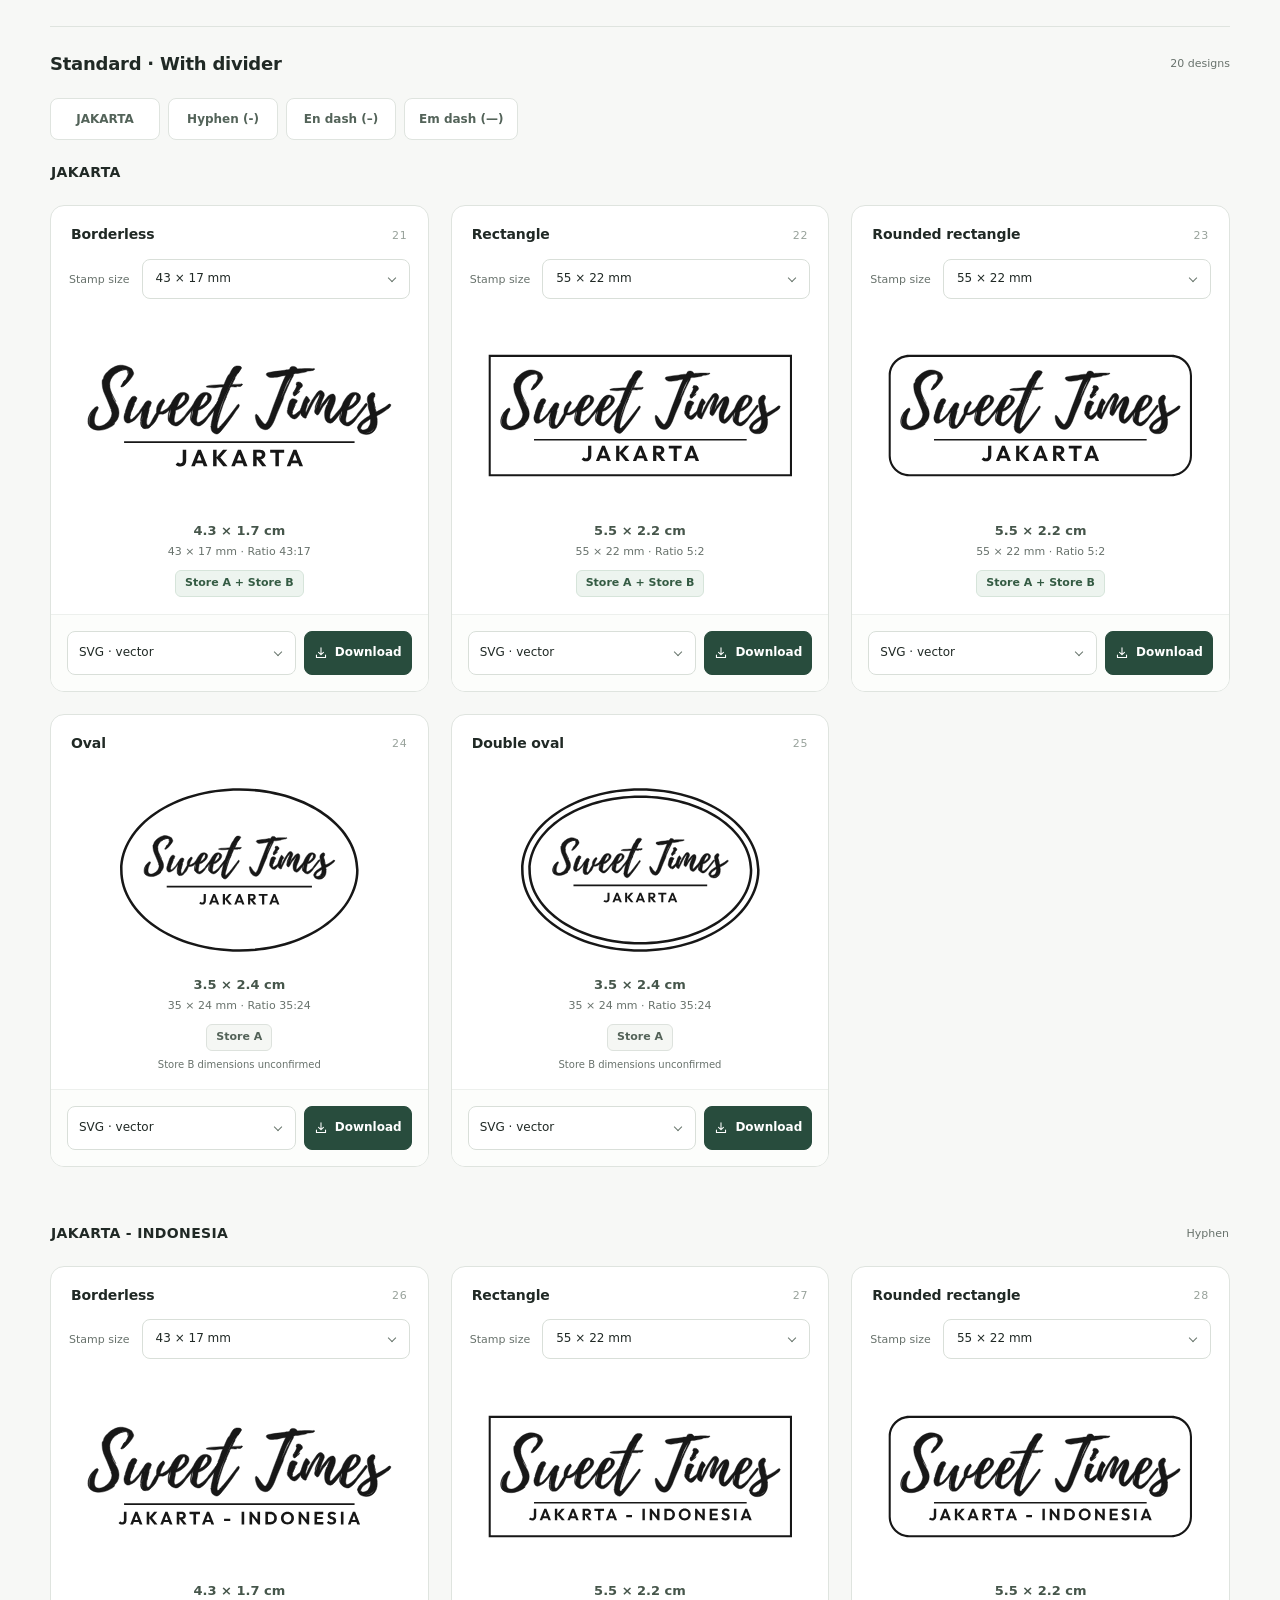
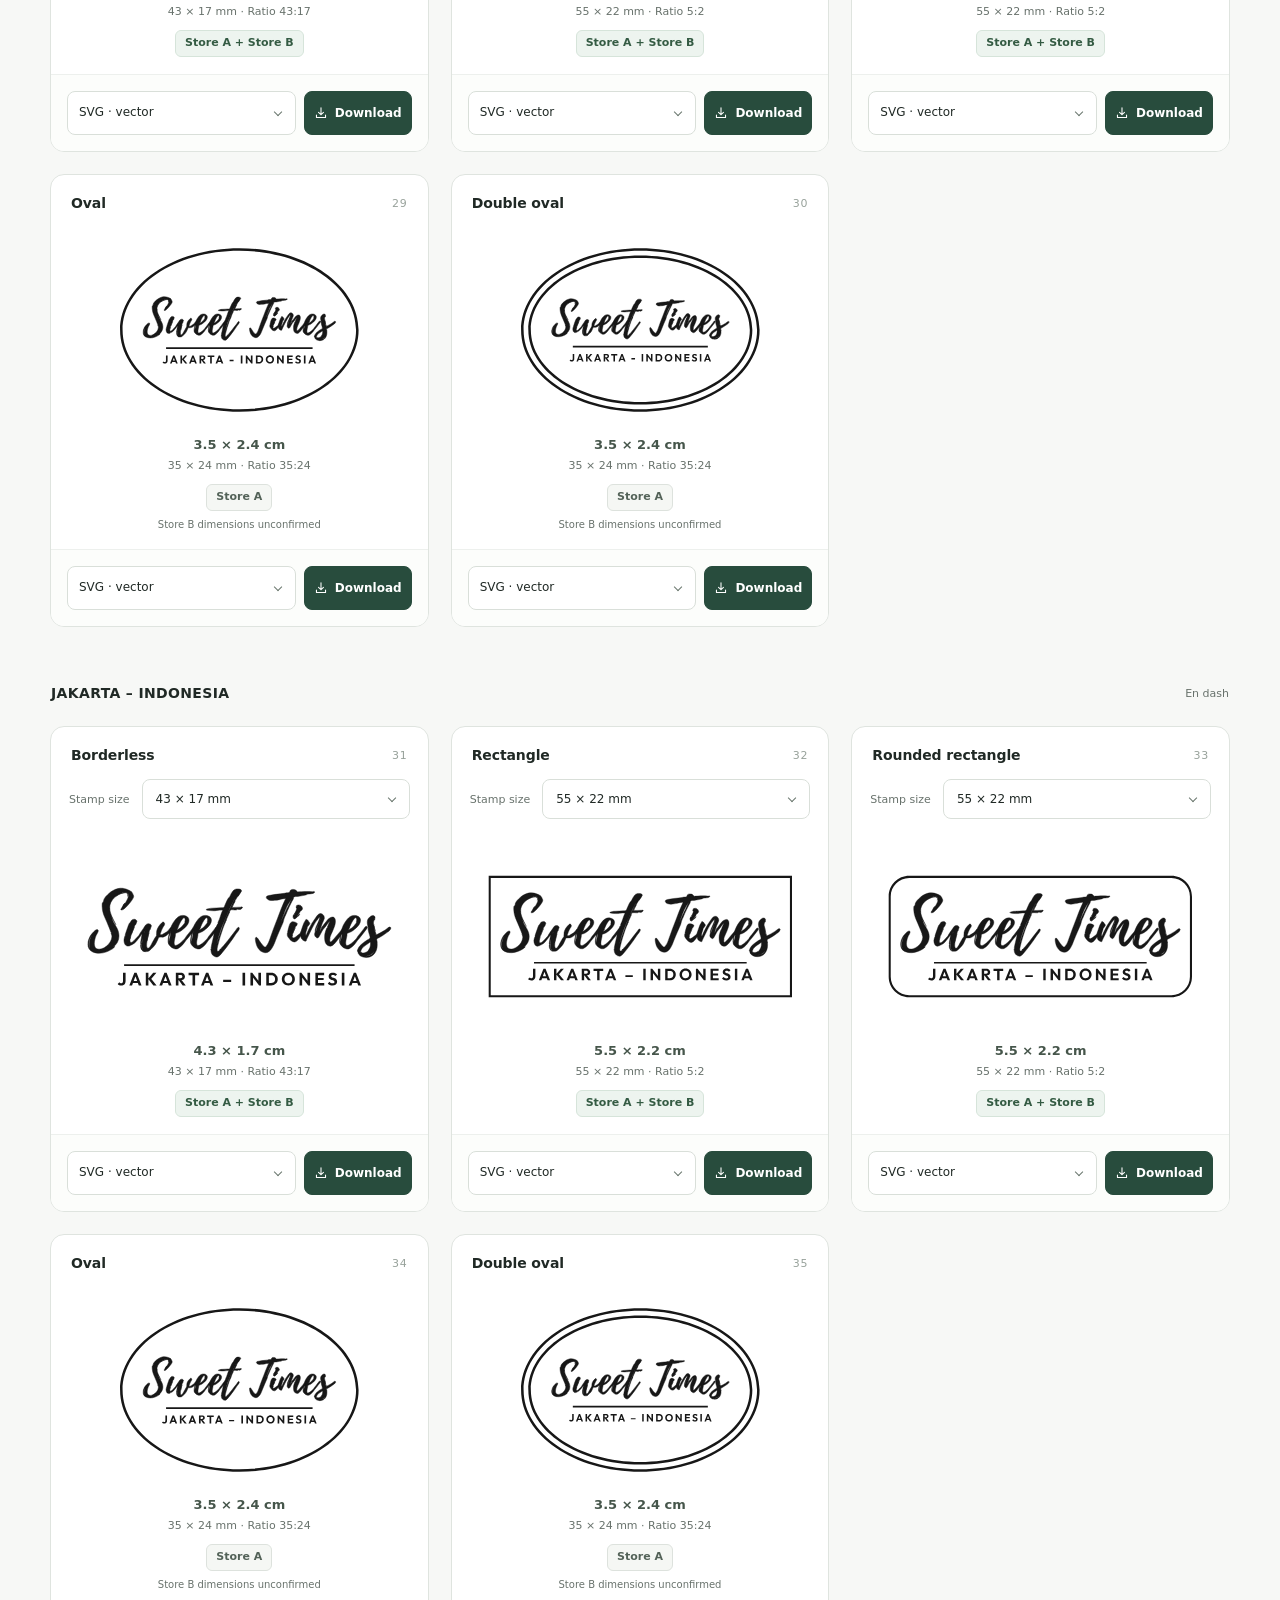
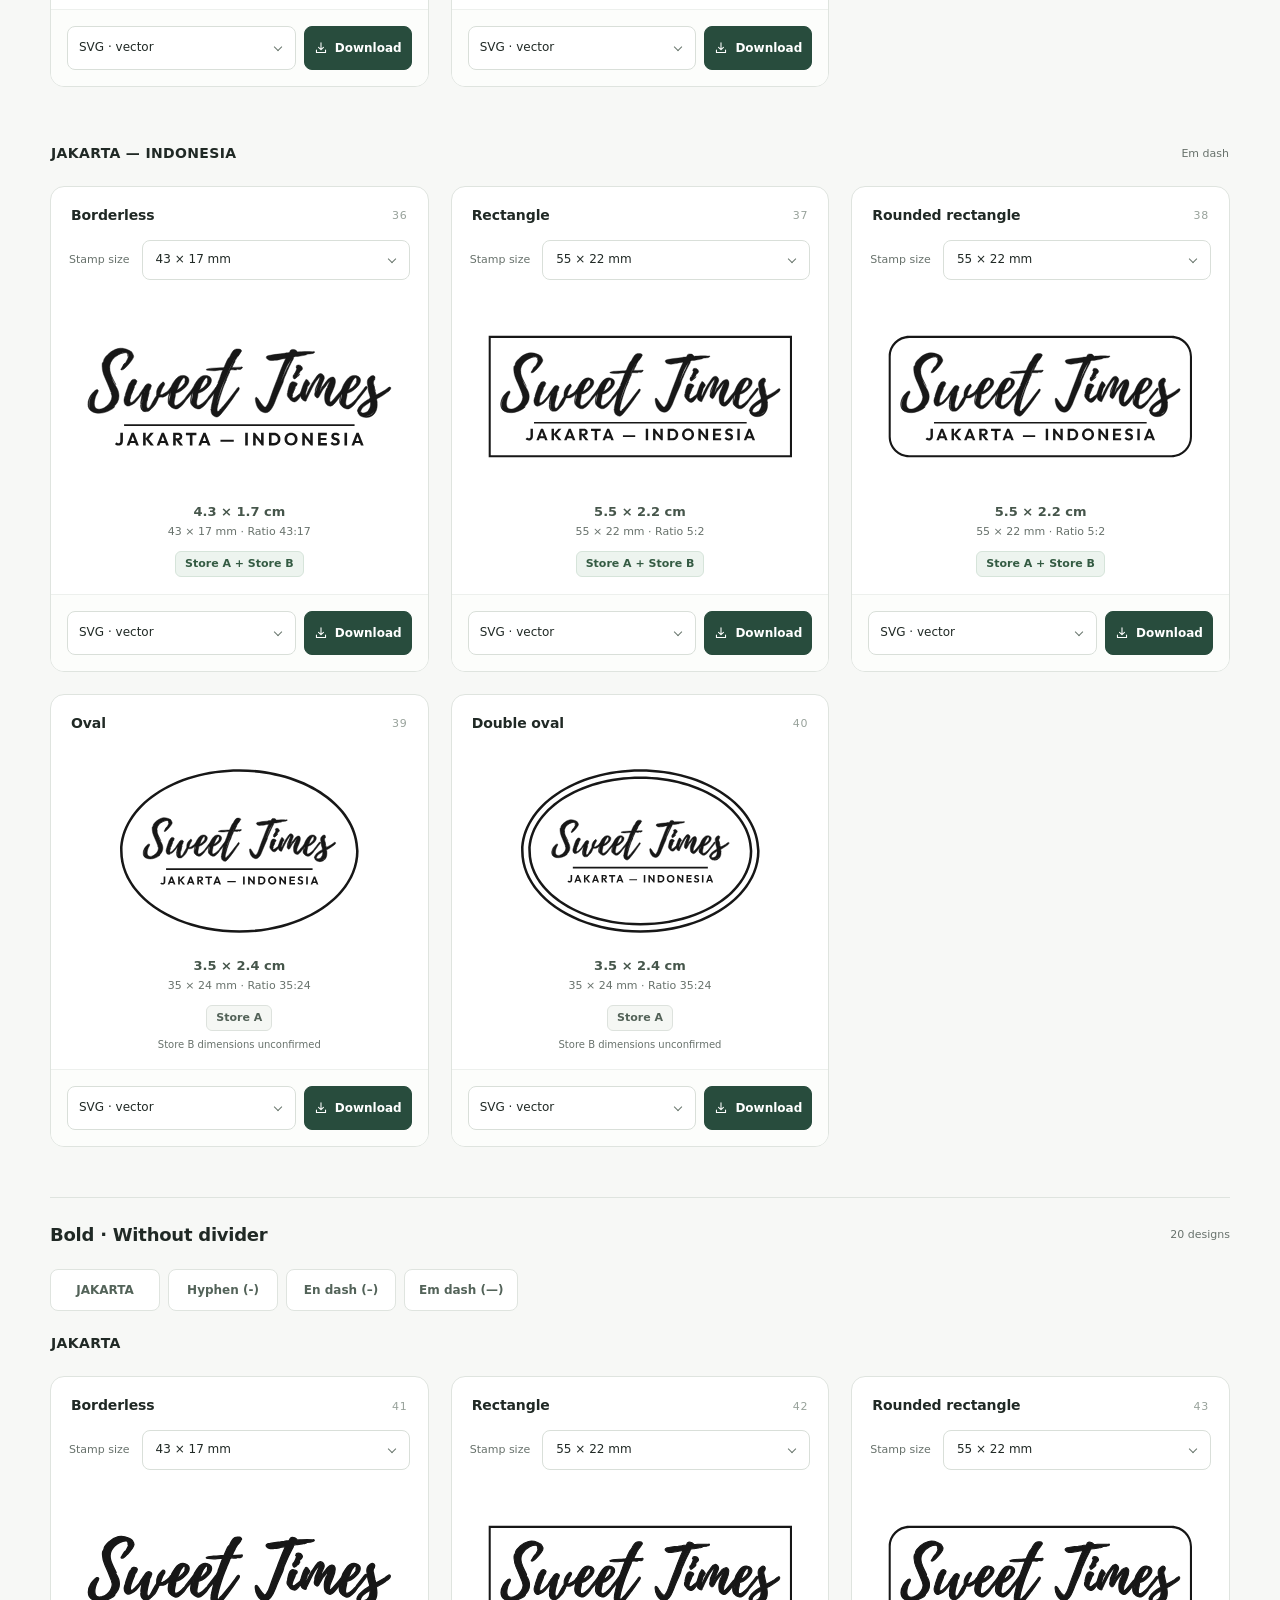
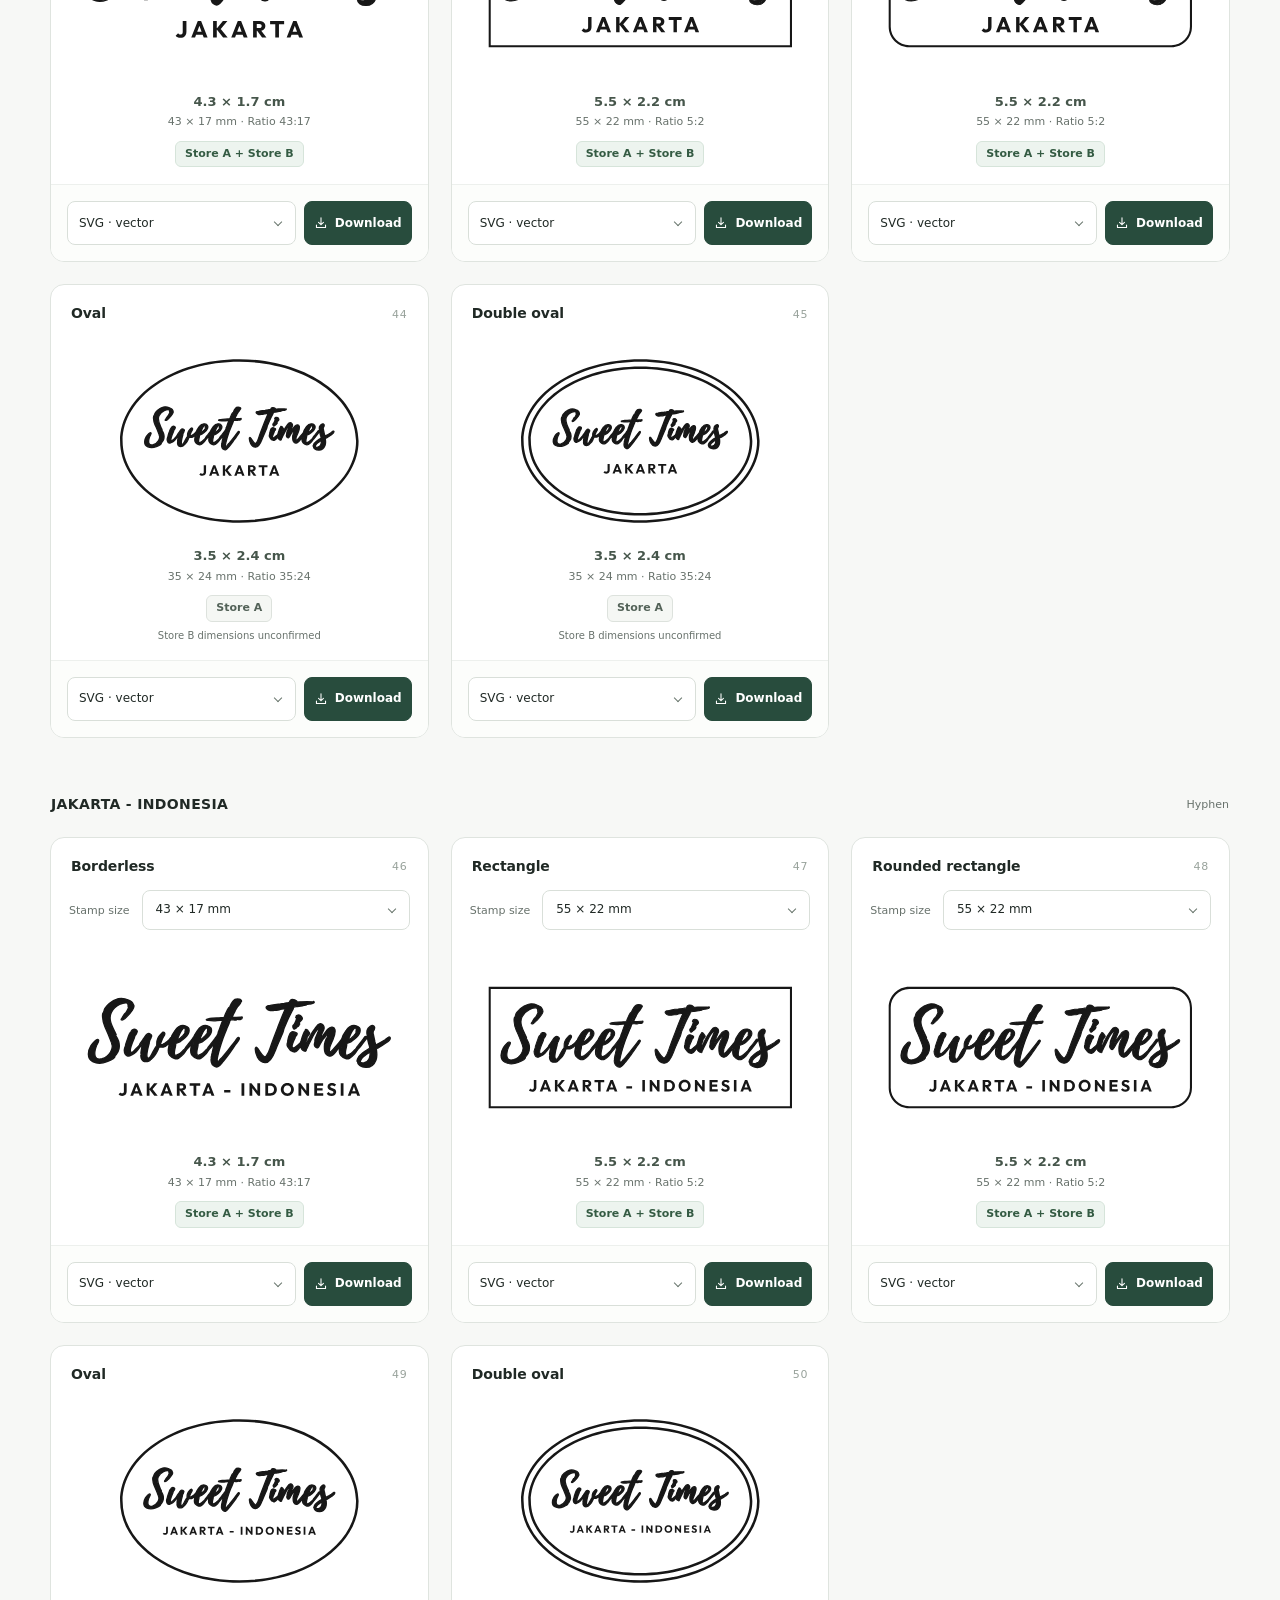
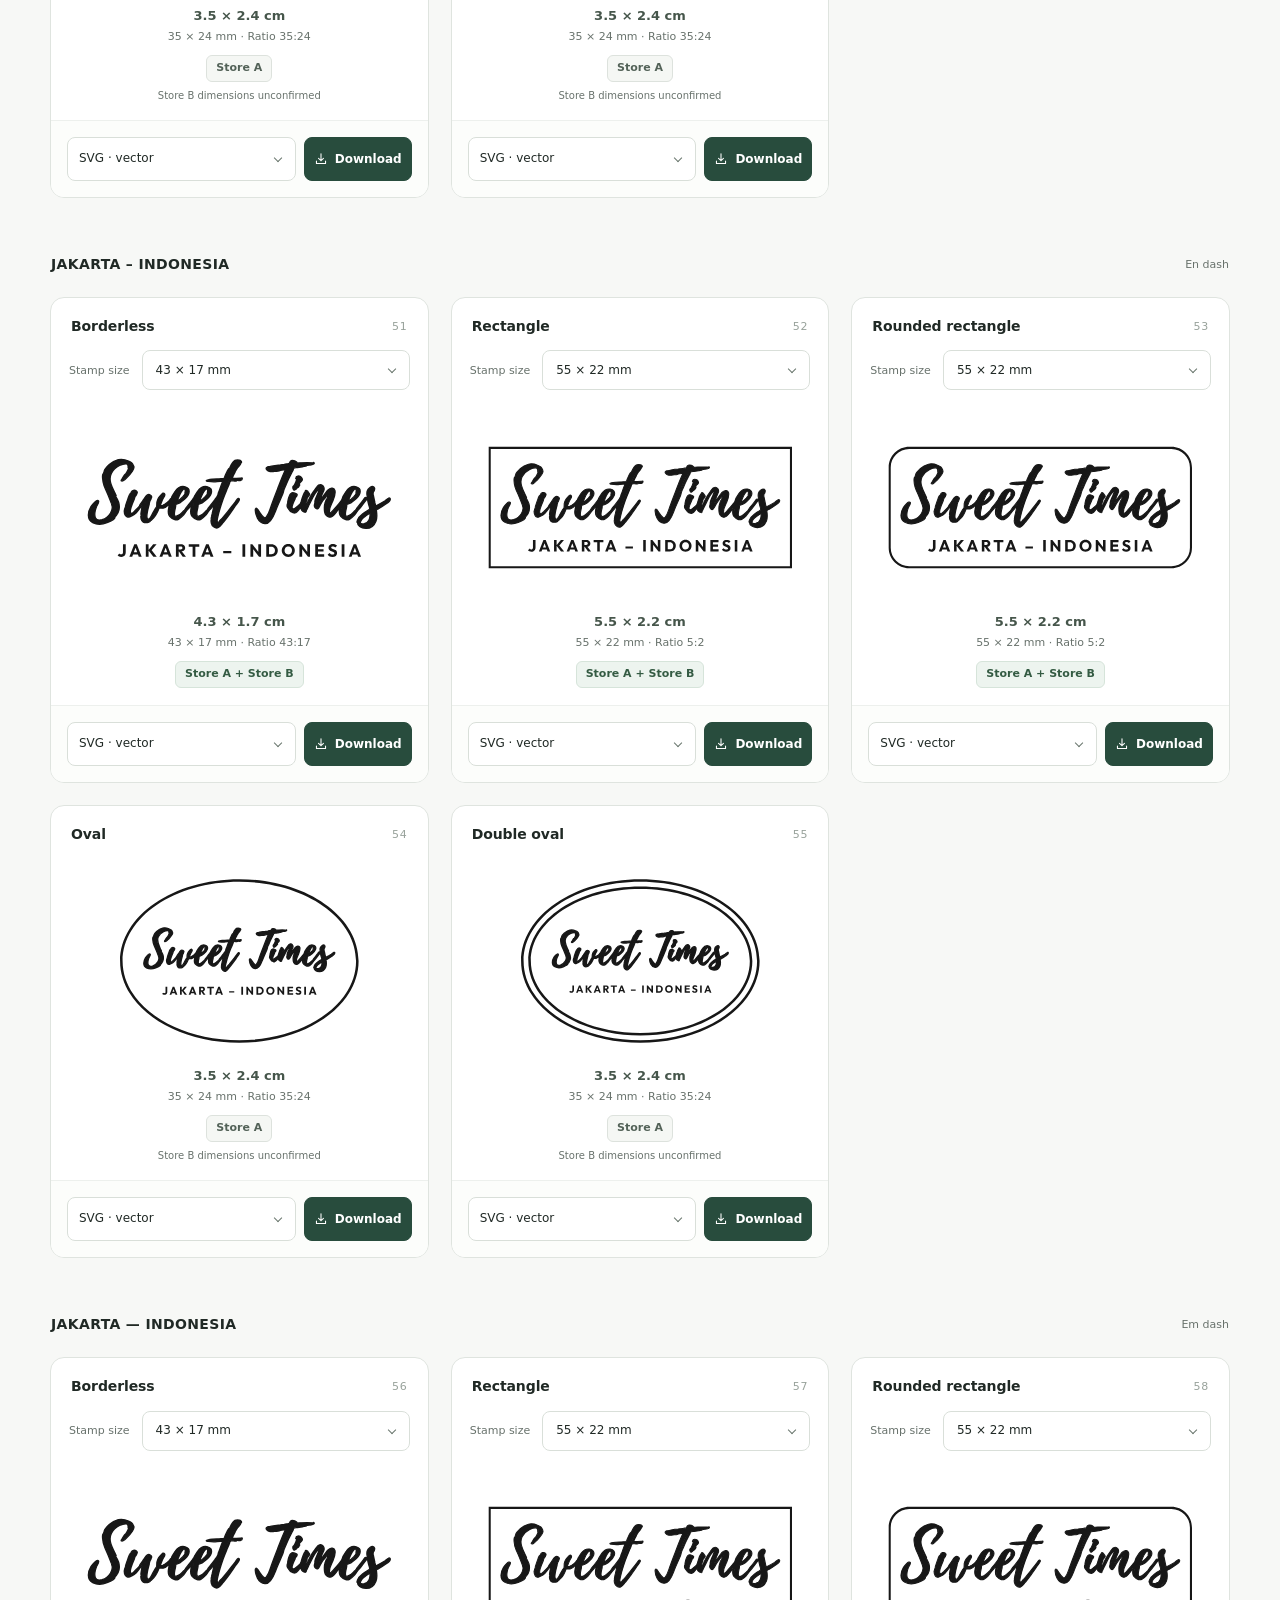
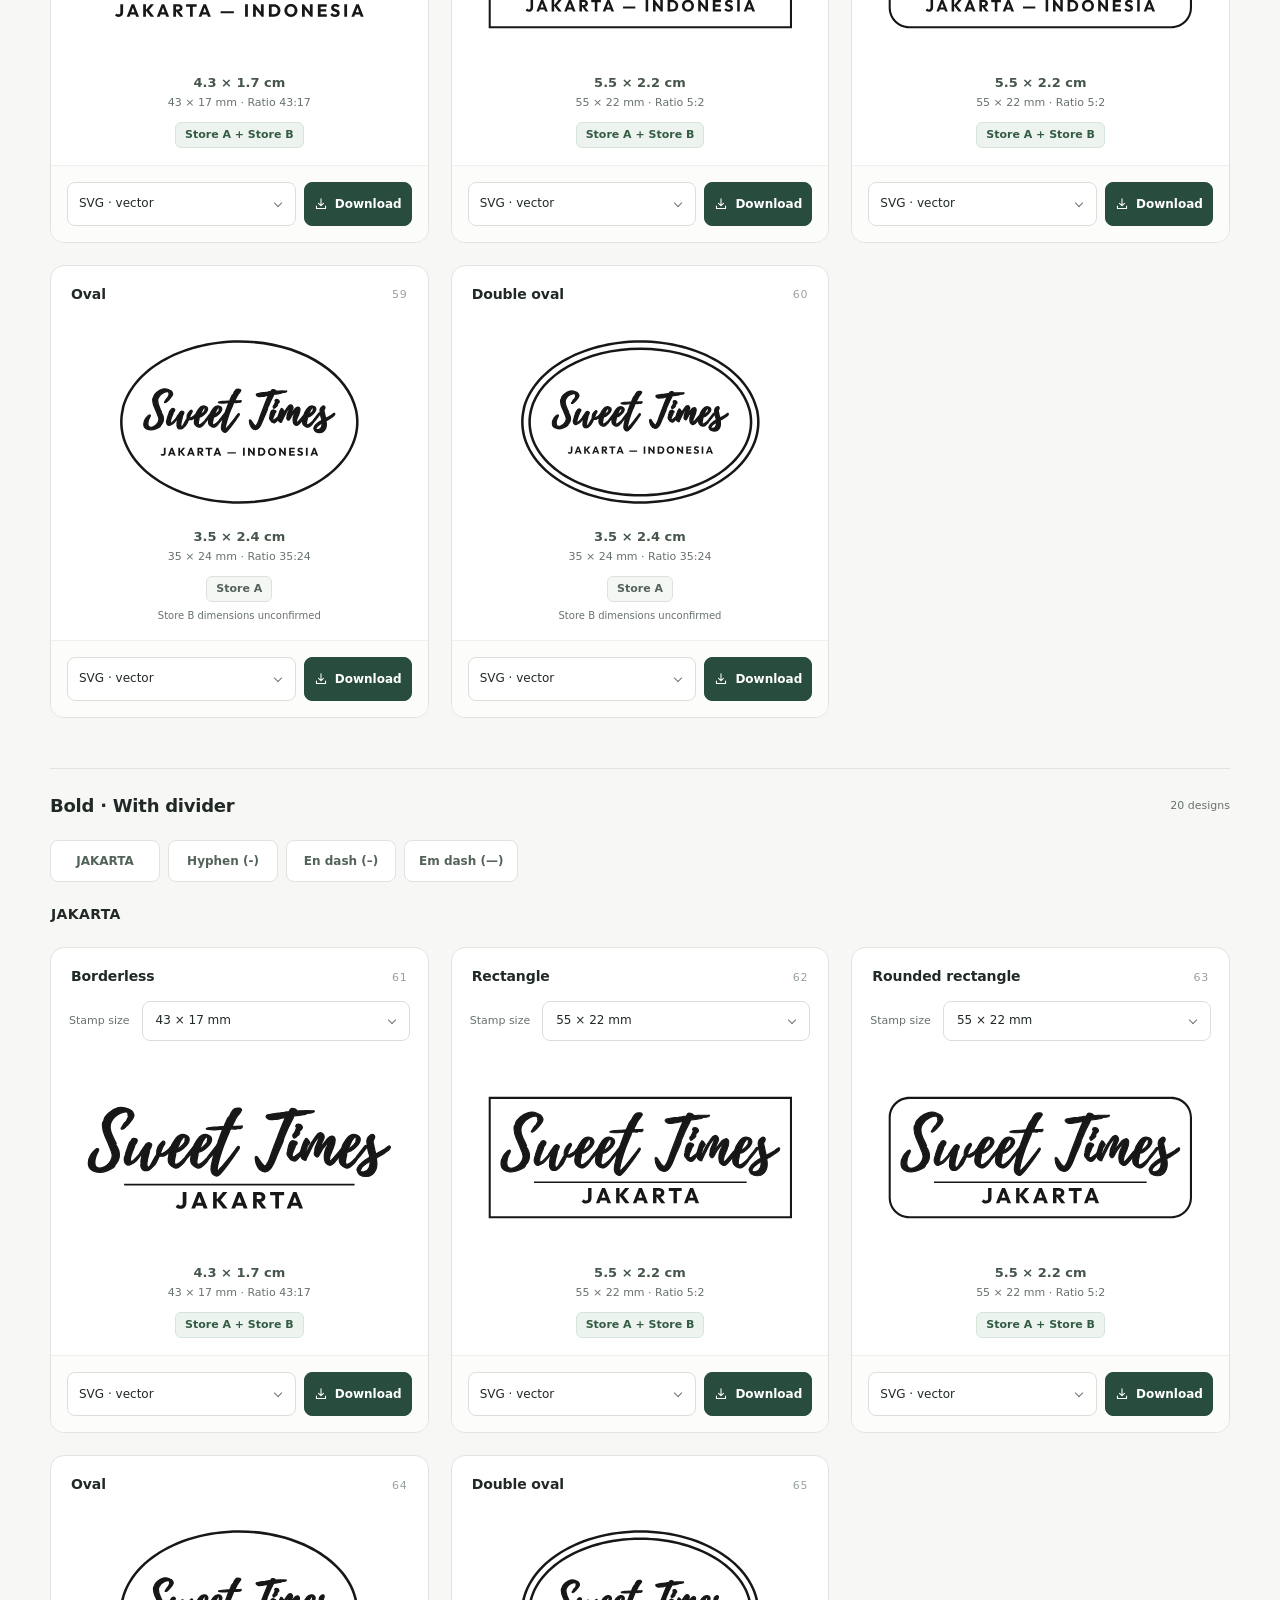
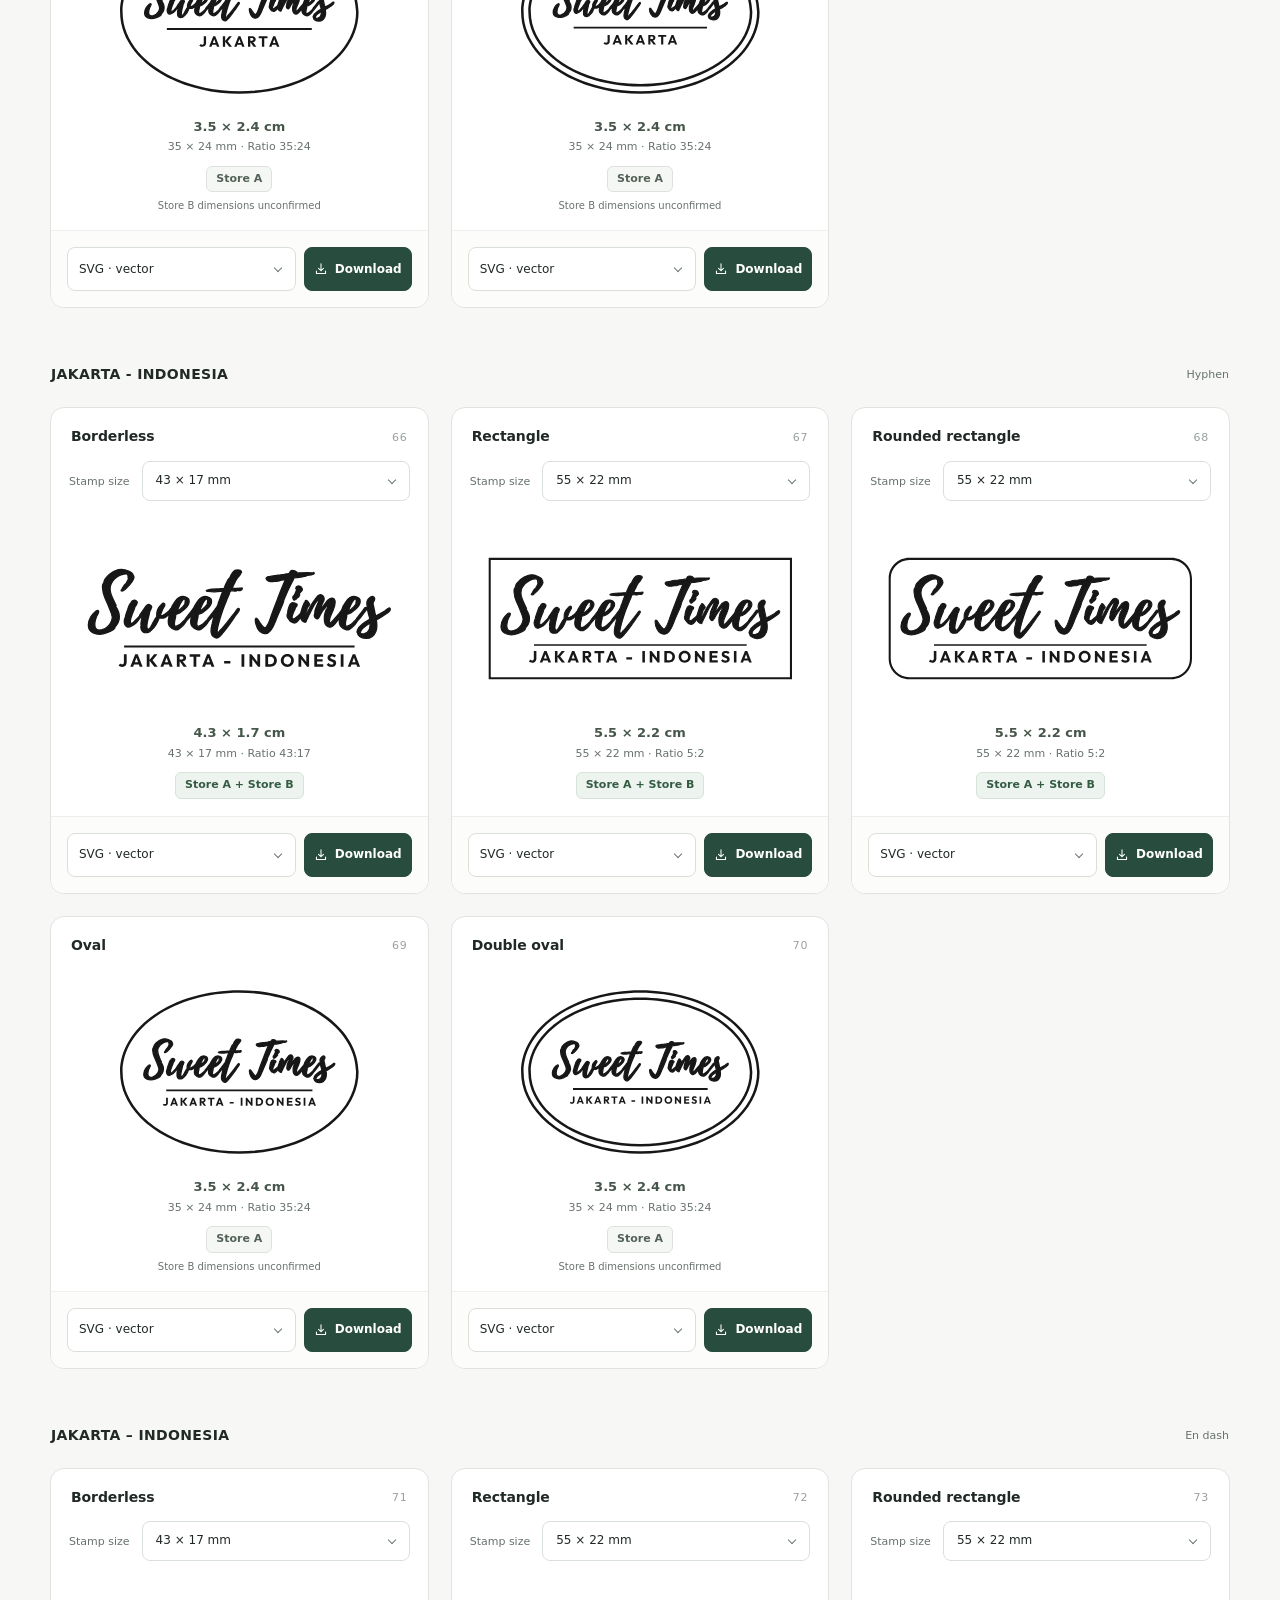
==== commit 882e6c64: "Expose Store B-only designs with shareable size filters Add clear store availability filters and ret" ====
--- a/index.html
+++ b/index.html
@@ -7,8 +7,8 @@
   <meta name="description" content="Sweet Times stamp designs with Store A and Store B size options, standard and bold lettering, and SVG, PDF, PNG and JPG downloads.">
   <title>Sweet Times — Stamps</title>
   <link rel="icon" href="data:,">
-  <link rel="stylesheet" href="./styles.css?v=store-sizes-1">
-  <script type="module" src="./app.js?v=store-sizes-1"></script>
+  <link rel="stylesheet" href="./styles.css?v=store-filter-1">
+  <script type="module" src="./app.js?v=store-filter-1"></script>
 </head>
 <body>
   <main>
@@ -39,6 +39,14 @@
     </form>
     </details>
 
+    <section class="availability-controls" aria-label="Store size availability">
+      <div class="field">
+        <label for="size-availability">Size availability</label>
+        <div class="select-field"><select id="size-availability" aria-describedby="availability-status" disabled><option value="all">All sizes</option><option value="shared">Both stores</option><option value="a-only">Store A only</option><option value="b-only">Store B only</option></select></div>
+      </div>
+      <p id="availability-status" role="status" aria-live="polite" aria-atomic="true"></p>
+    </section>
+
     <nav class="collection-navigation" aria-label="Stamp collections">
       <a href="#without-divider"><strong>Standard</strong><span>Without divider</span></a>
       <a href="#with-divider"><strong>Standard</strong><span>With divider</span></a>
@@ -54,7 +62,7 @@
           <thead><tr><th scope="col">Shape</th><th scope="col">Store A</th><th scope="col">Store B</th></tr></thead>
           <tbody>
             <tr><th scope="row">Rectangle</th><td>7 sizes</td><td>19 sizes</td></tr>
-            <tr><th scope="row">Oval</th><td>35 × 24</td><td>Dimensions unconfirmed</td></tr>
+            <tr><th scope="row">Oval</th><td>35 × 24</td><td>Oval 1/45 and Oval 1/50<br>Printing dimensions unconfirmed</td></tr>
             <tr><th scope="row">Circle</th><td>Ø 25, 28, 35</td><td>Ø 23, 28, 35, 40, 45</td></tr>
             <tr><th scope="row">Square</th><td>30 × 30, 35 × 35</td><td>Not listed</td></tr>
           </tbody>
--- a/styles.css
+++ b/styles.css
@@ -44,6 +44,8 @@
 .preview-toggle input:checked+.toggle-track::after{transform:translateX(11px)}
 .preview-toggle input:focus-visible+.toggle-track{outline:2px solid var(--focus);outline-offset:3px}
 .gallery{display:grid;grid-template-columns:minmax(0,1fr);gap:18px}
+.availability-controls{display:grid;grid-template-columns:minmax(0,1fr);gap:12px;margin:0 0 24px}
+.availability-controls p{margin:0;color:var(--muted);font-size:12px;line-height:1.6}
 .collection-navigation{display:grid;grid-template-columns:repeat(2,minmax(0,1fr));gap:8px;margin:0 0 24px;max-width:720px}
 .collection-navigation a{flex-direction:column;gap:3px}
 .collection-navigation strong{font-size:13px;font-weight:600}
@@ -61,6 +63,7 @@
 .set-header>span{font-size:11px;color:var(--muted);white-space:nowrap}
 .gallery-note{font-size:11px;color:var(--muted);line-height:1.5;margin:-8px 0 20px}
 .stamp-card{background:white;border:1px solid var(--line);border-radius:var(--radius);overflow:hidden;min-width:0}
+.stamp-card[hidden]{display:none}
 .card-header{display:flex;align-items:center;justify-content:space-between;padding:18px 18px 0;gap:10px}
 .card-header h4{font-size:14px;line-height:1.4;font-weight:600;margin:0;letter-spacing:-.1px}
 .card-number{font-variant-numeric:tabular-nums;color:#98a29b;font-size:11px;letter-spacing:.8px}
@@ -103,6 +106,7 @@
 @keyframes pulse{50%{opacity:.35}}
 @media(hover:hover){.download-button:hover{background:#355e4c}.reset-button:hover{background:#edf1ed;color:var(--ink)}}
 @media(min-width:600px){.collection-navigation{grid-template-columns:repeat(4,minmax(0,1fr))}.set-navigation{display:flex}.set-navigation a{min-width:110px}.set-header{margin-top:22px}}
+@media(min-width:600px){.availability-controls{grid-template-columns:240px minmax(0,1fr);align-items:end;gap:24px}.availability-controls p{padding-bottom:6px}}
 @media(min-width:600px){main{width:min(100% - 48px,1180px);padding-top:32px}.page-header{margin-bottom:24px}h1{font-size:25px}.gallery{grid-template-columns:repeat(2,minmax(0,1fr));gap:20px}.settings{grid-template-columns:repeat(3,minmax(0,1fr));padding:4px 20px 20px;gap:17px}.stamp-preview{height:190px;padding:16px 12px}.settings-bottom{padding-top:15px}.download-area{padding:13px;grid-template-columns:minmax(0,1fr) 104px;gap:8px}.settings-panel>summary{padding-right:20px;padding-left:20px}}
 @media(min-width:1000px){main{padding-top:42px;padding-bottom:36px}.gallery{grid-template-columns:repeat(3,minmax(0,1fr));gap:22px}.stamp-preview{height:210px;padding:18px 13px}.settings-panel{margin-bottom:28px}.settings{padding:4px 24px 22px;column-gap:24px}.settings-panel>summary{padding-right:24px;padding-left:24px}.download-area{padding:16px;grid-template-columns:minmax(0,1fr) 108px}.card-header{padding:19px 20px 0}}
 @media(max-width:349px){main{width:calc(100% - 24px)}h1{font-size:19px}.settings{padding:16px 12px;gap:15px 10px}.field>label{font-size:11px}.download-area{padding:12px;grid-template-columns:minmax(0,1fr) 100px;gap:7px}.download-area select{font-size:11px}.stamp-preview{height:185px;padding:16px 10px}}
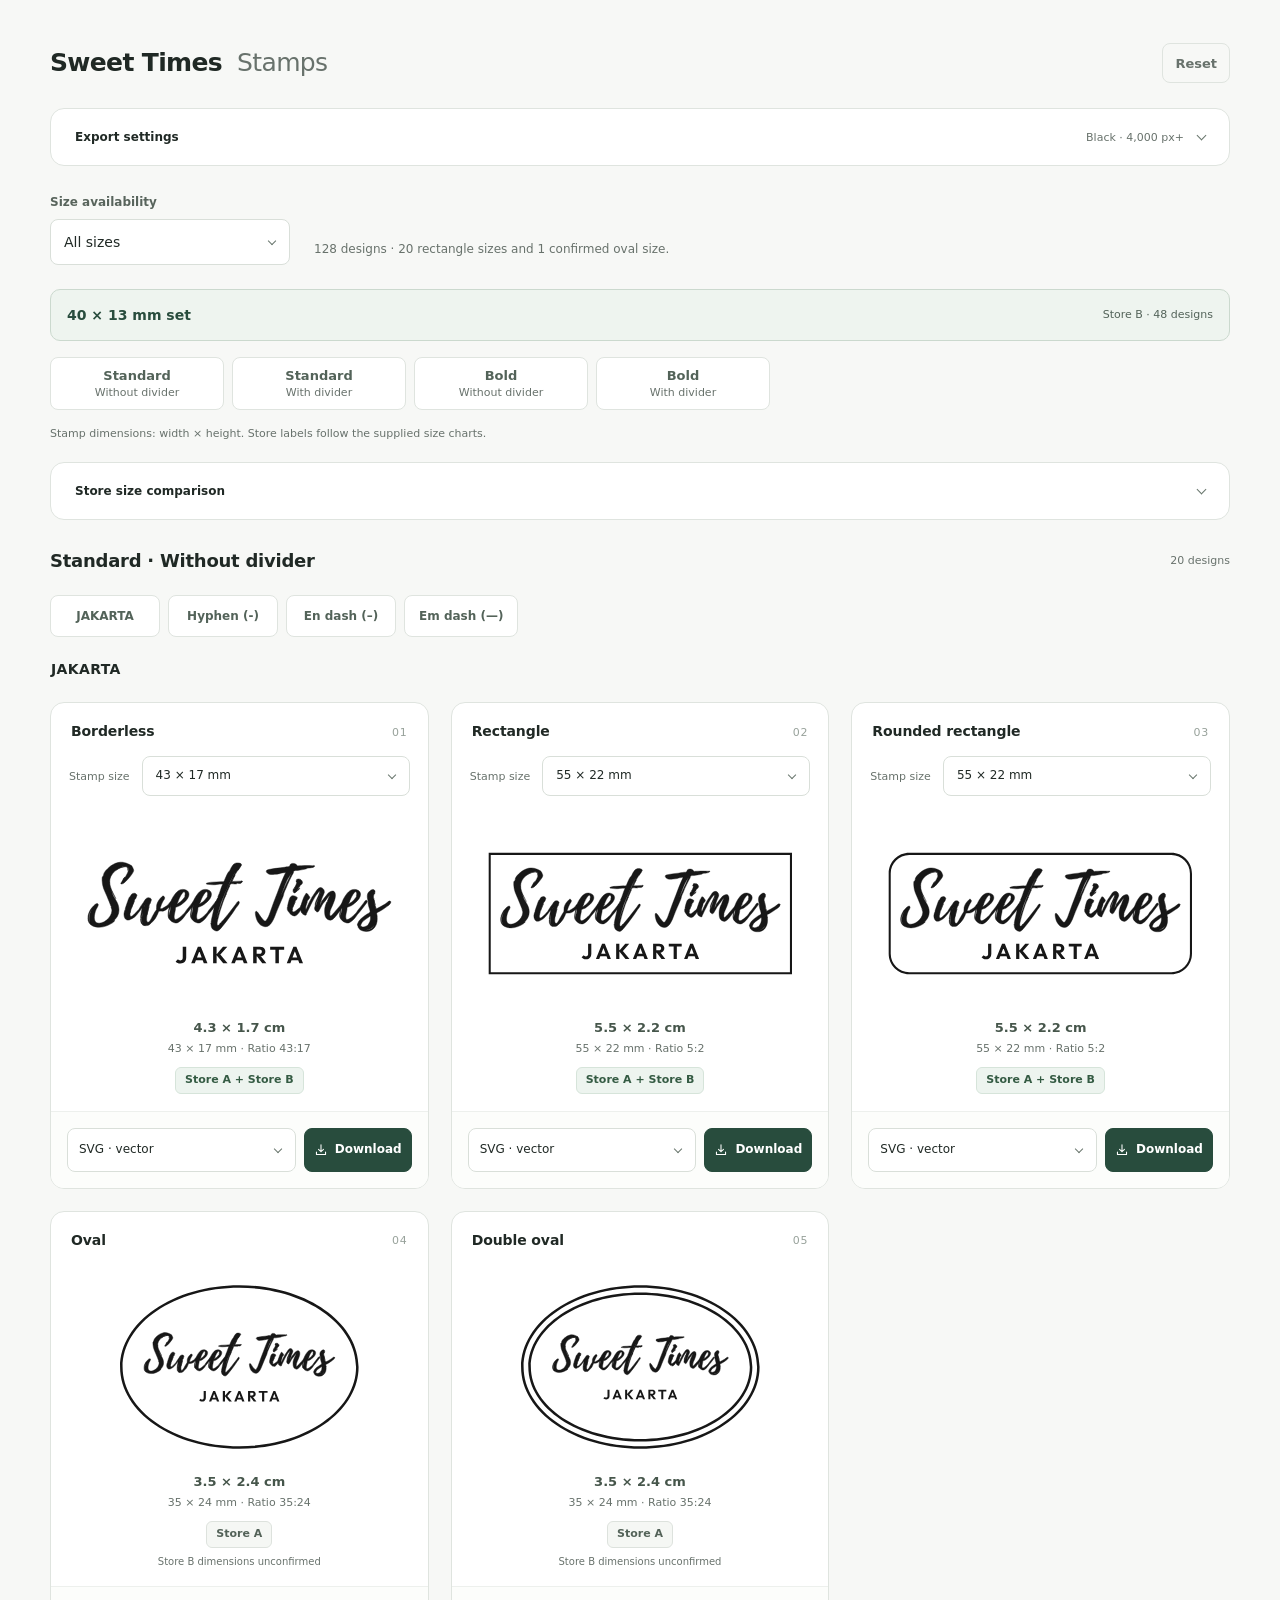
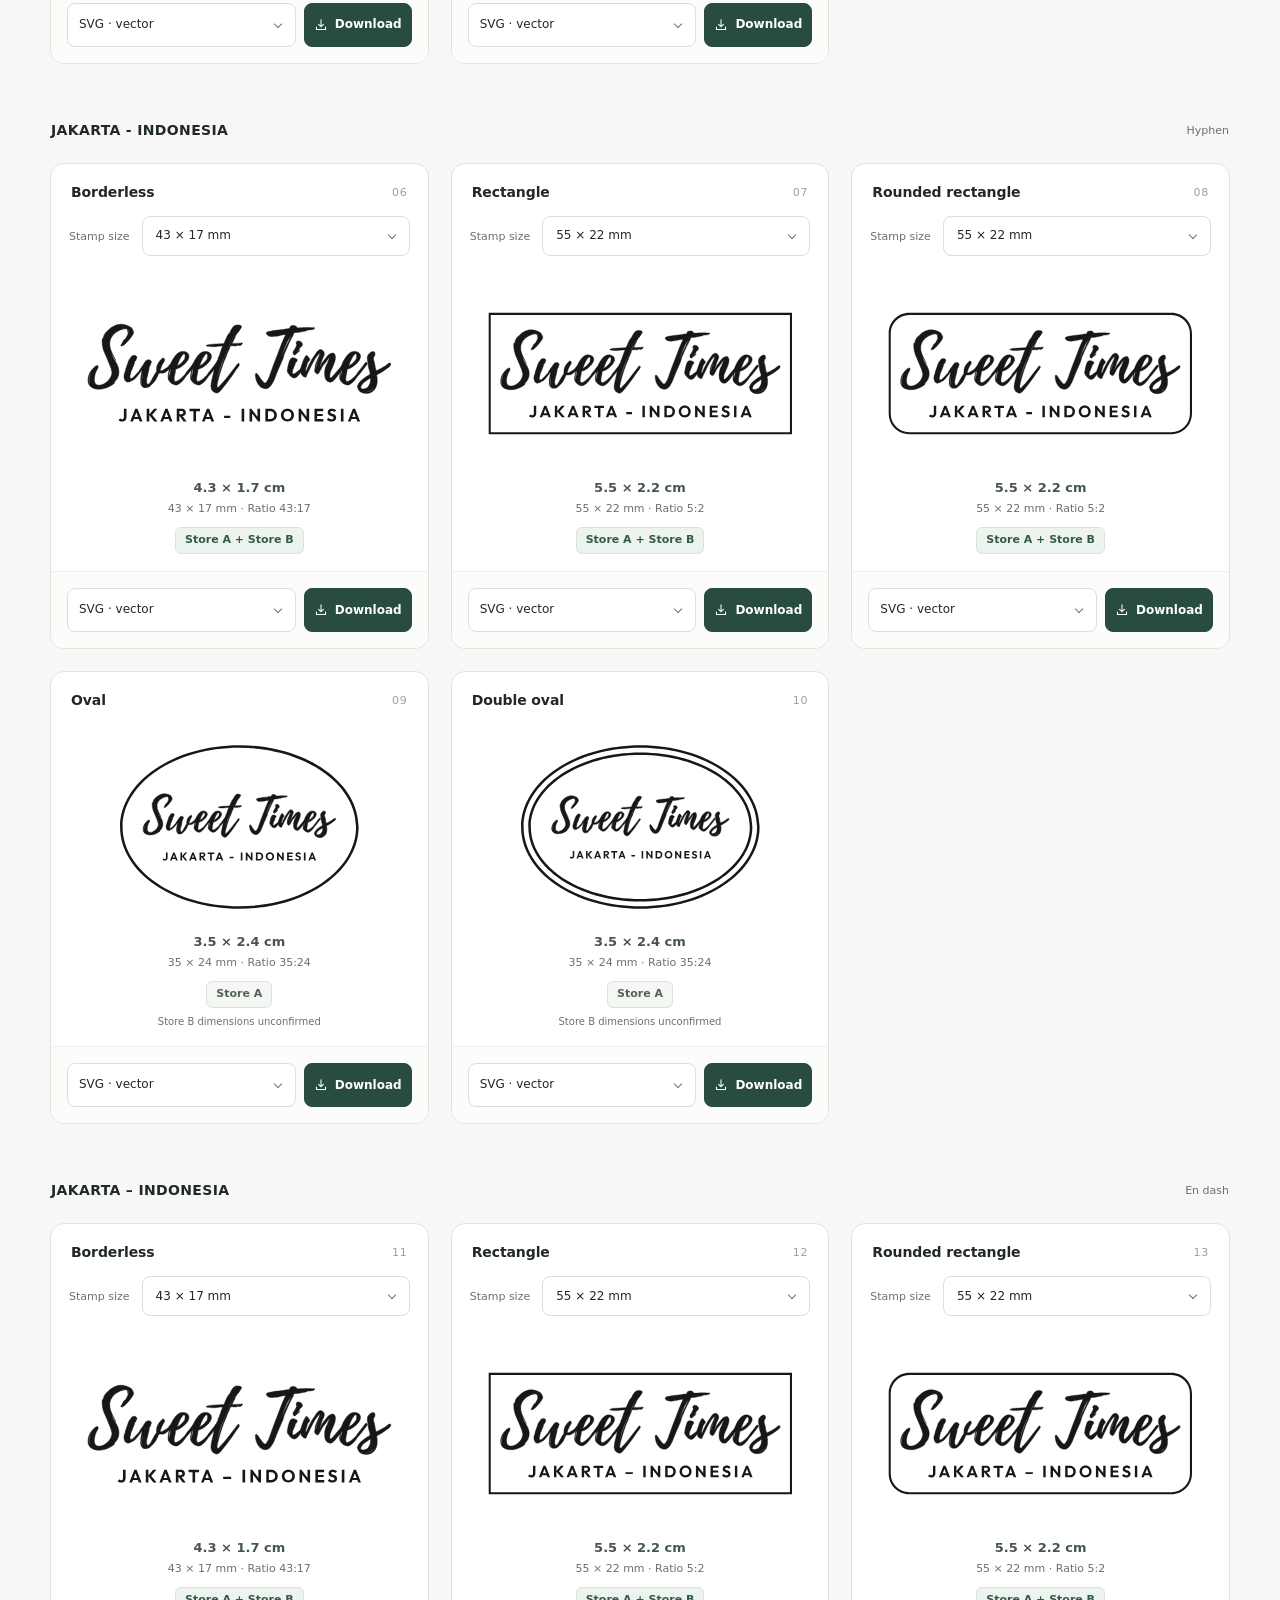
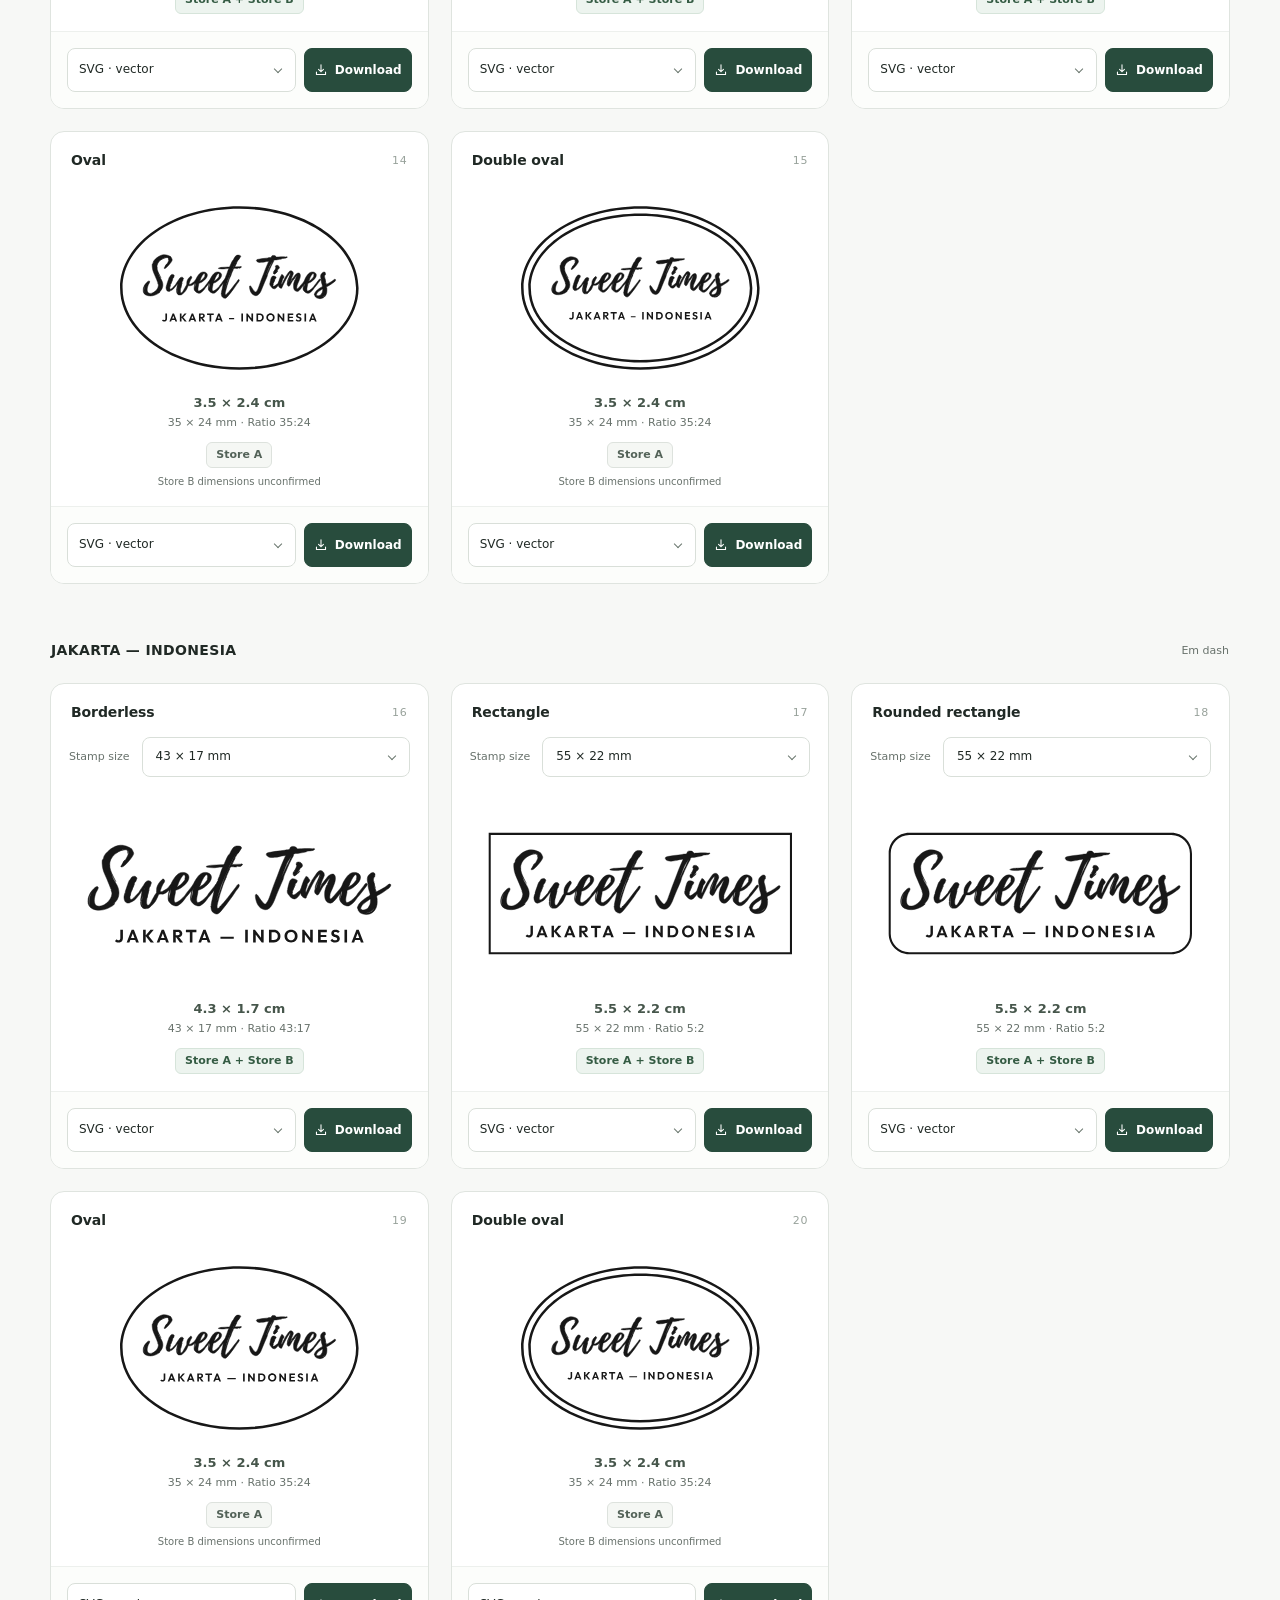
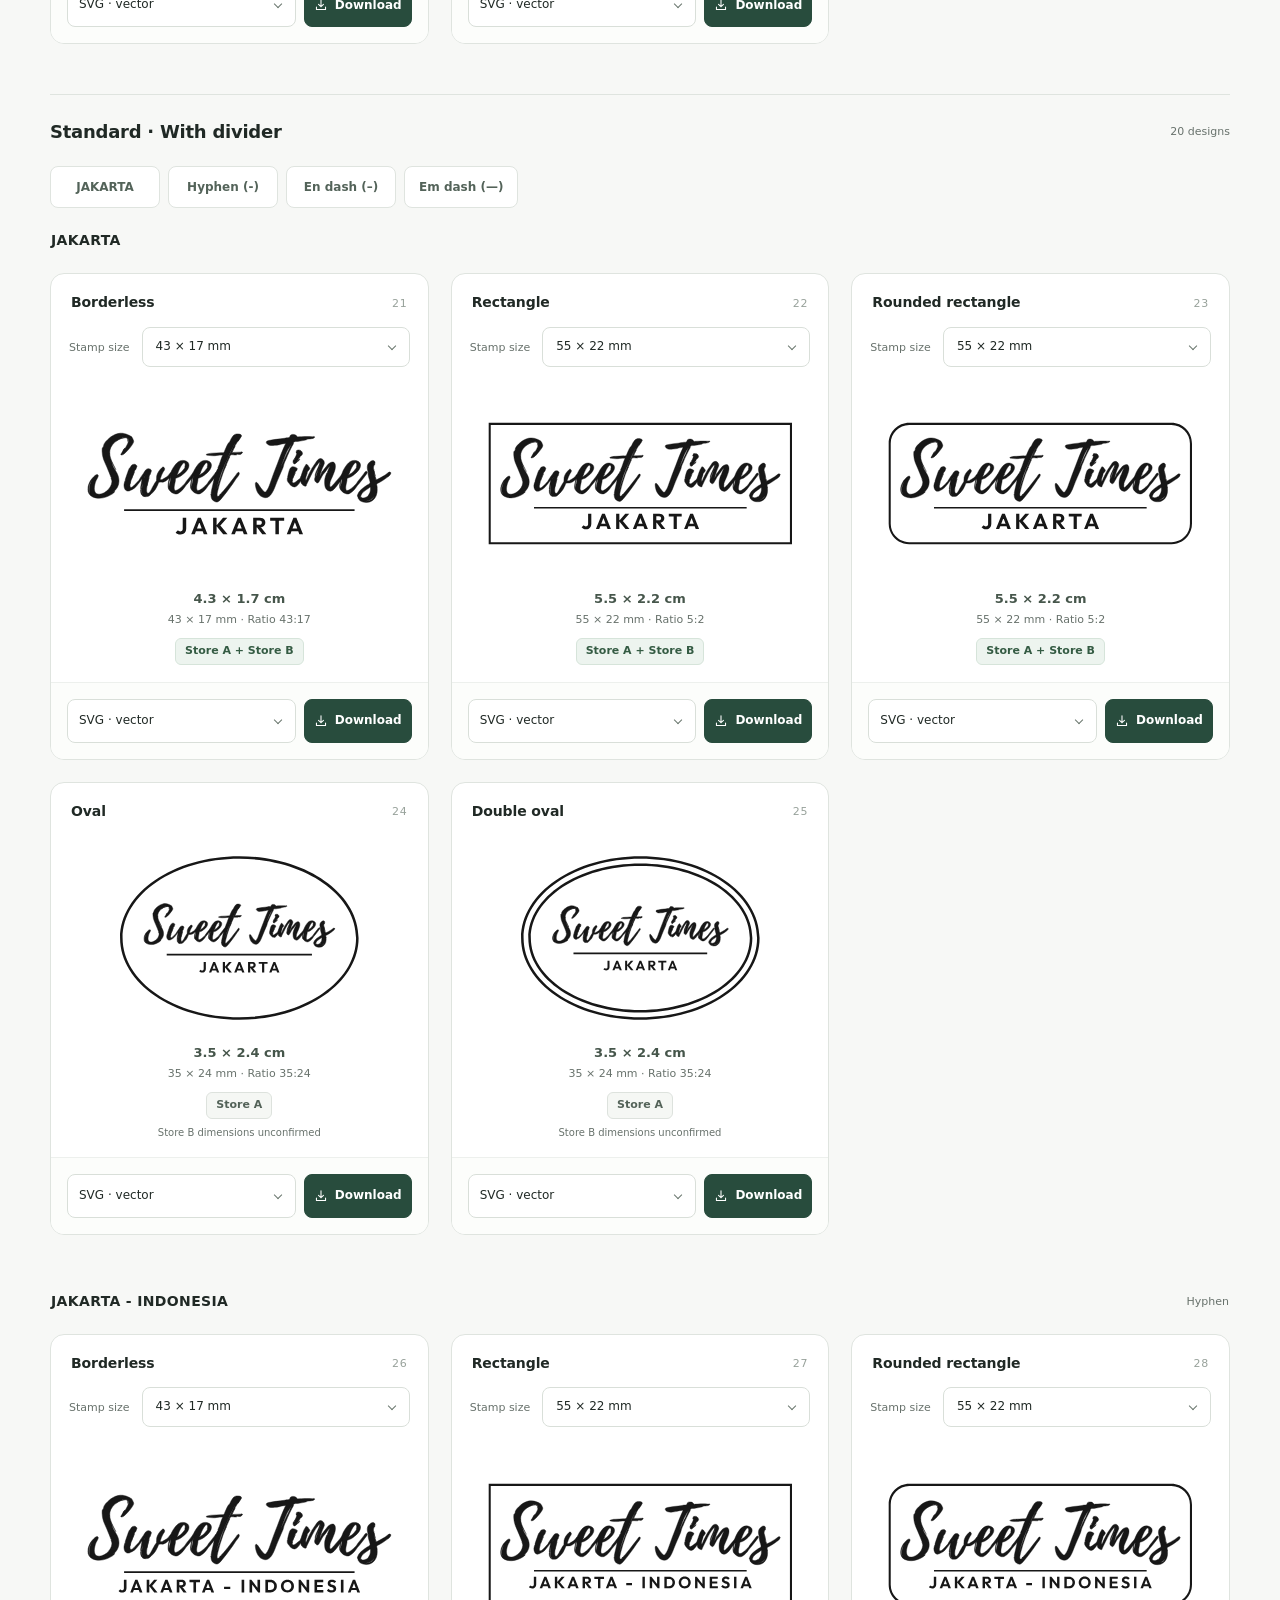
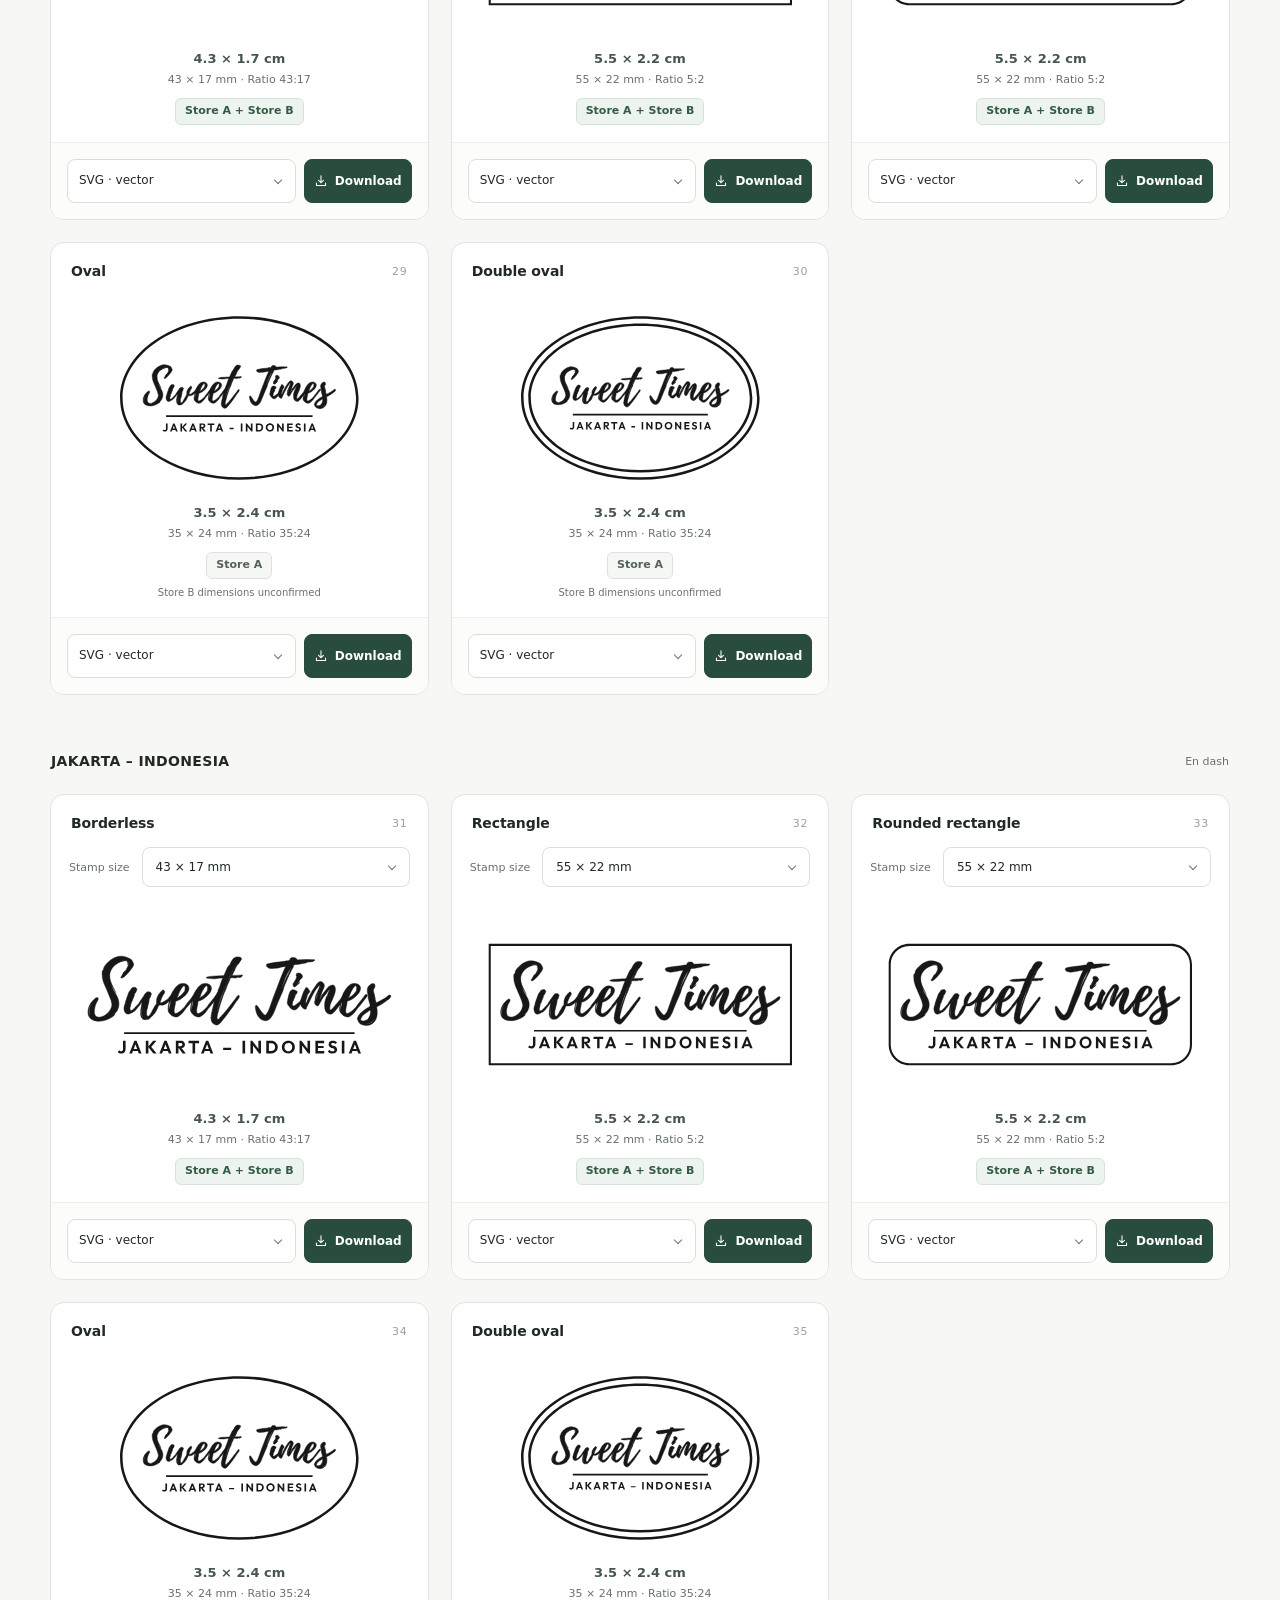
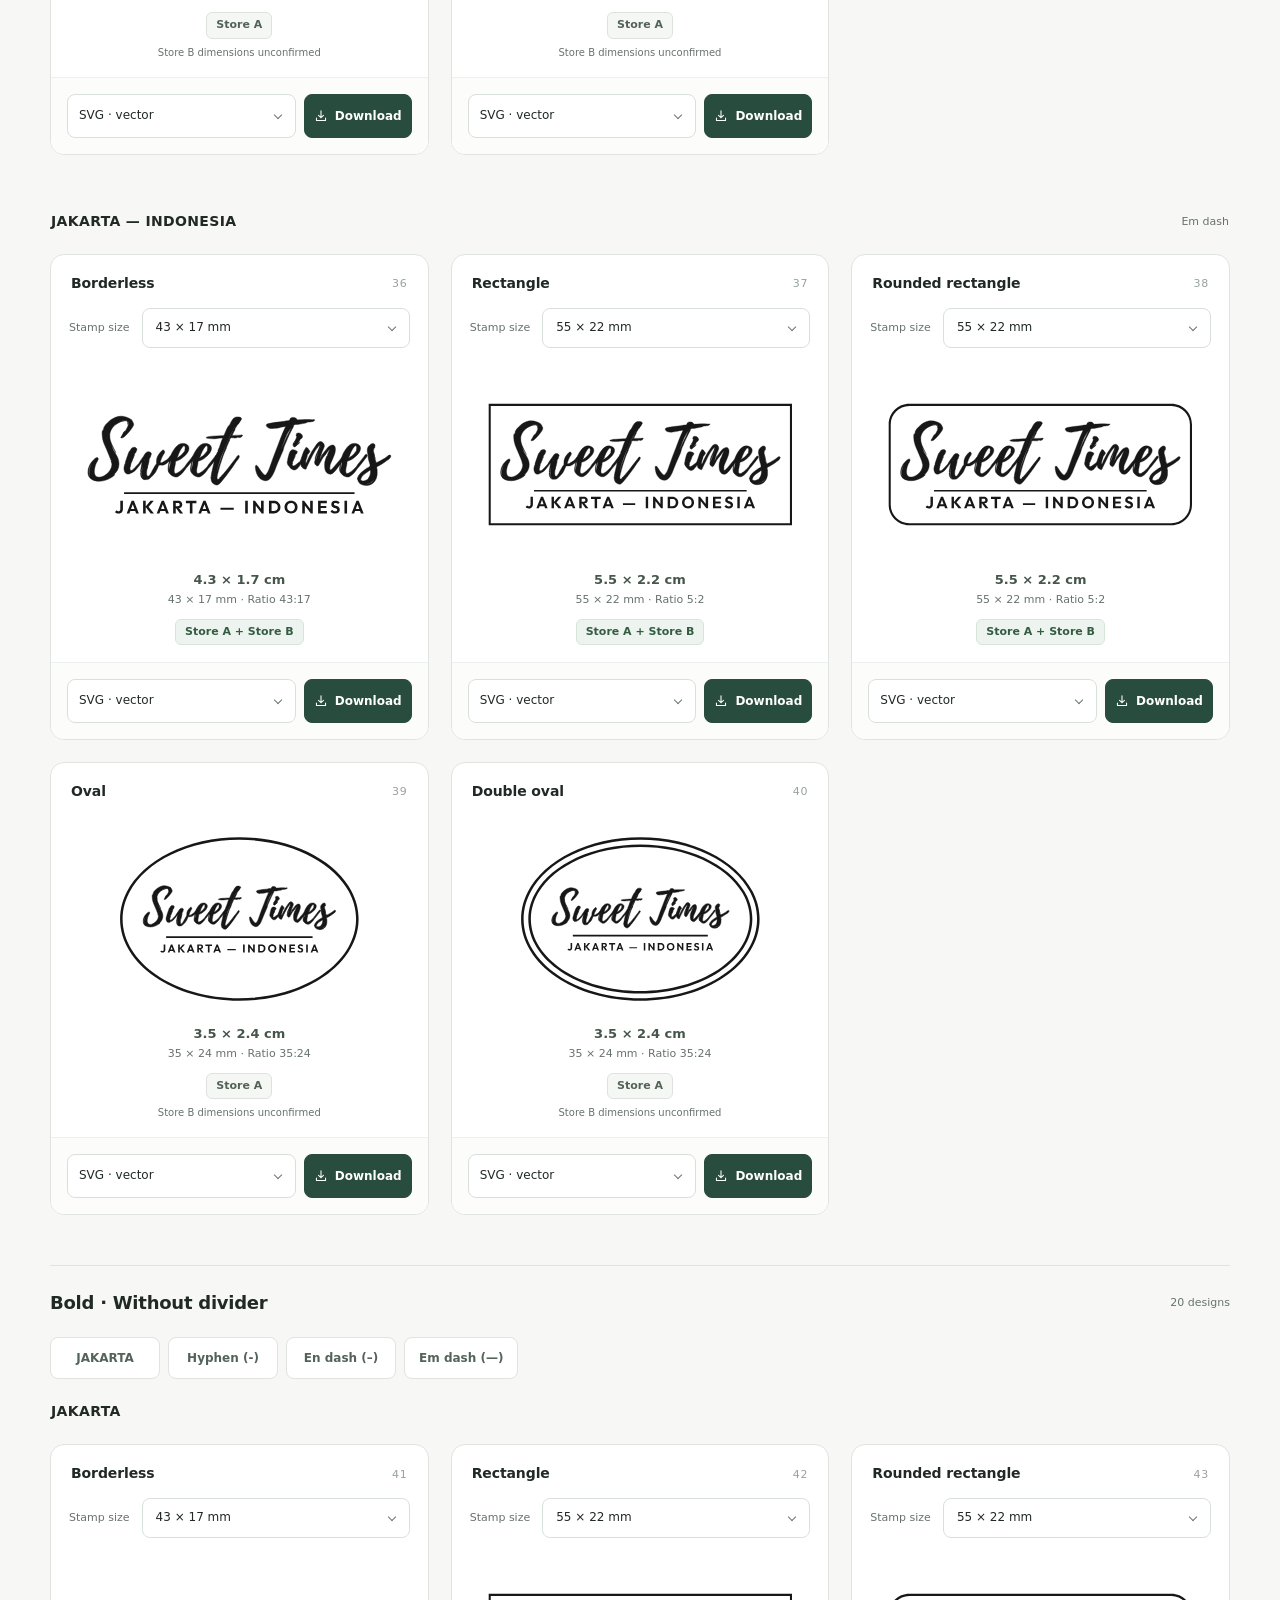
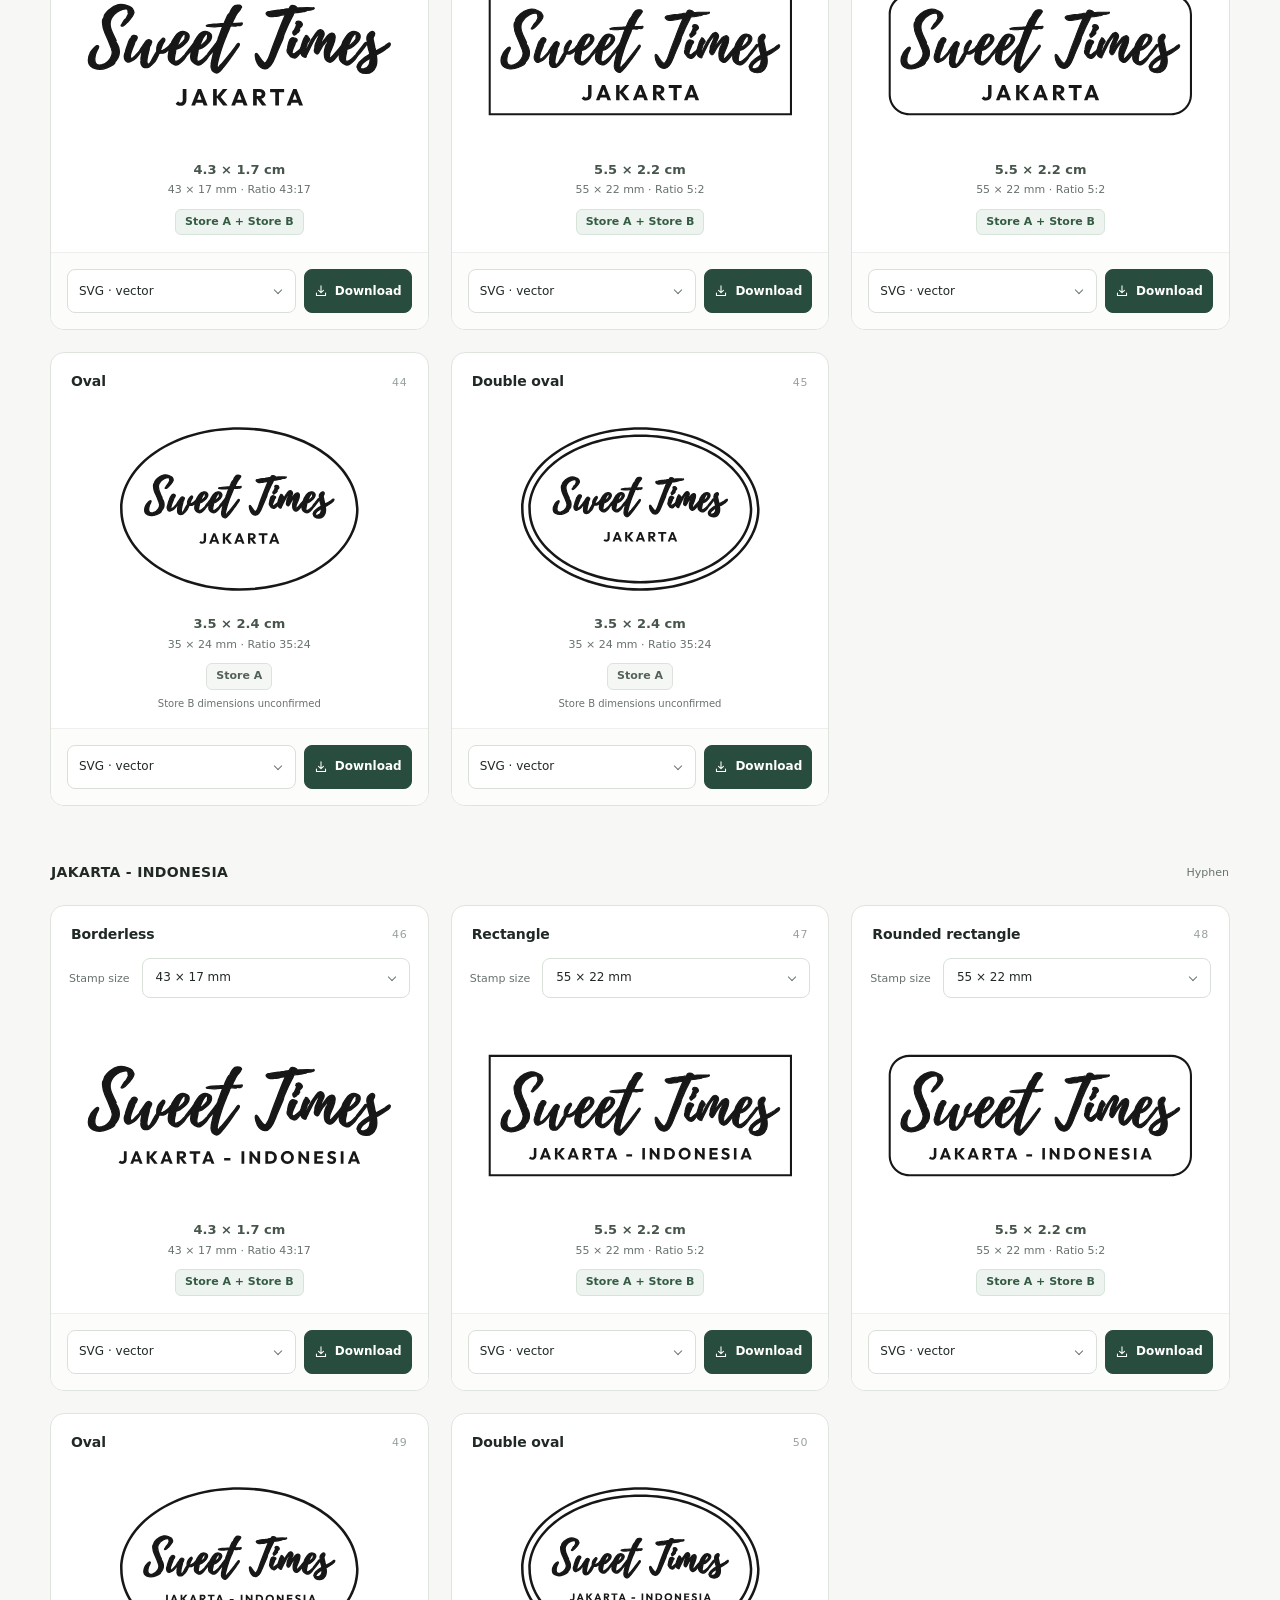
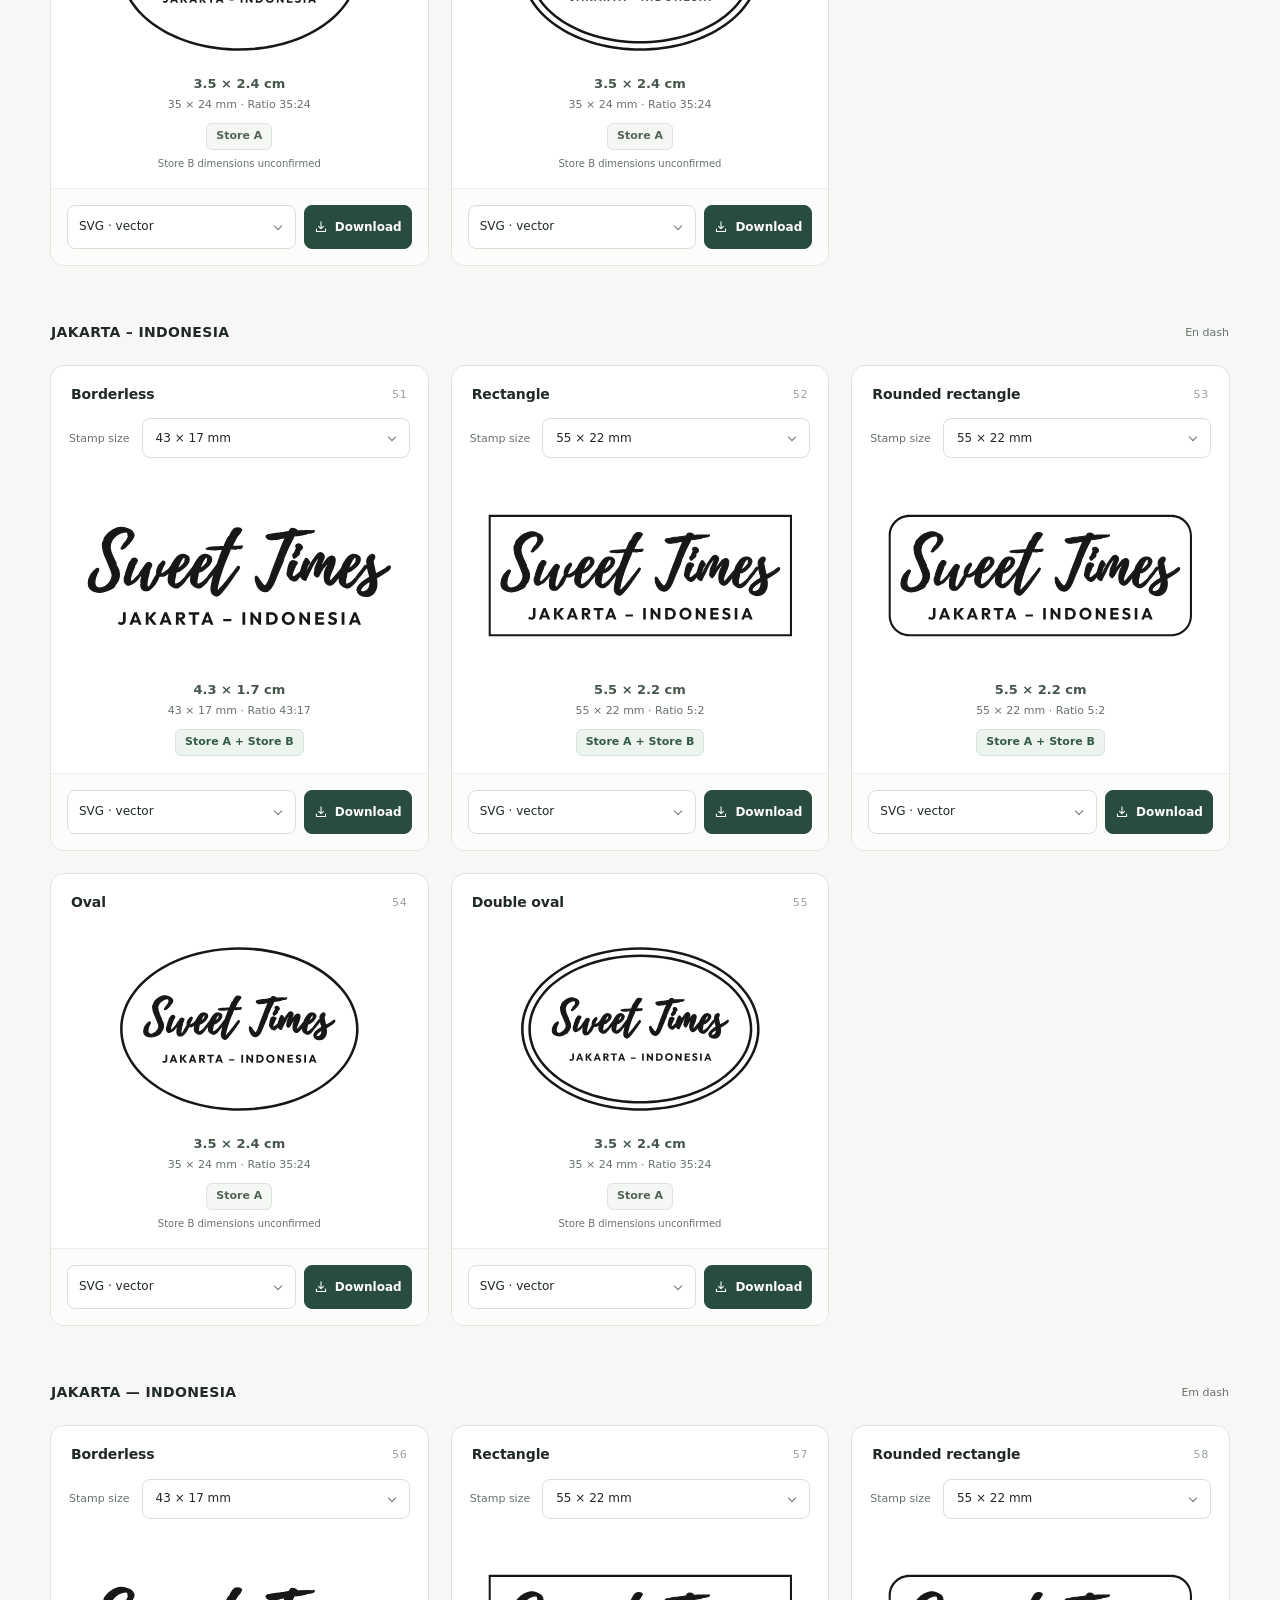
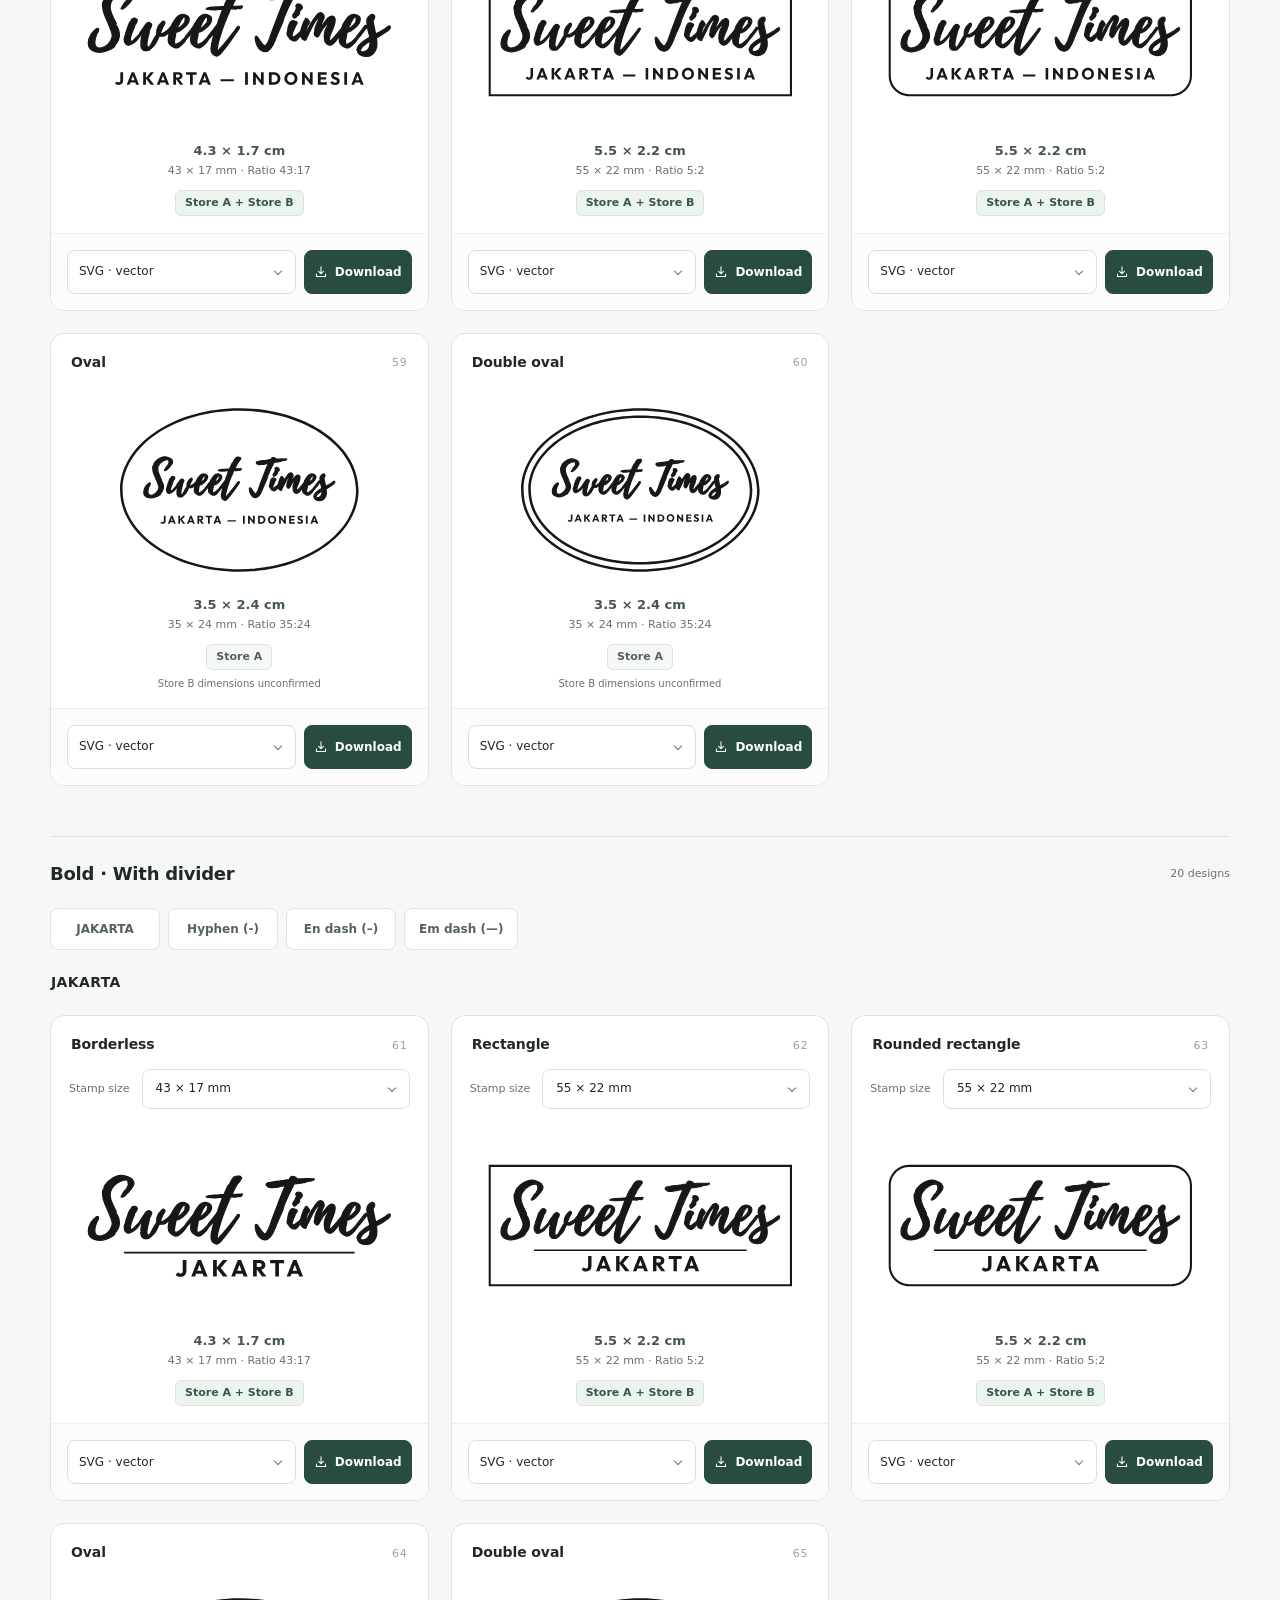
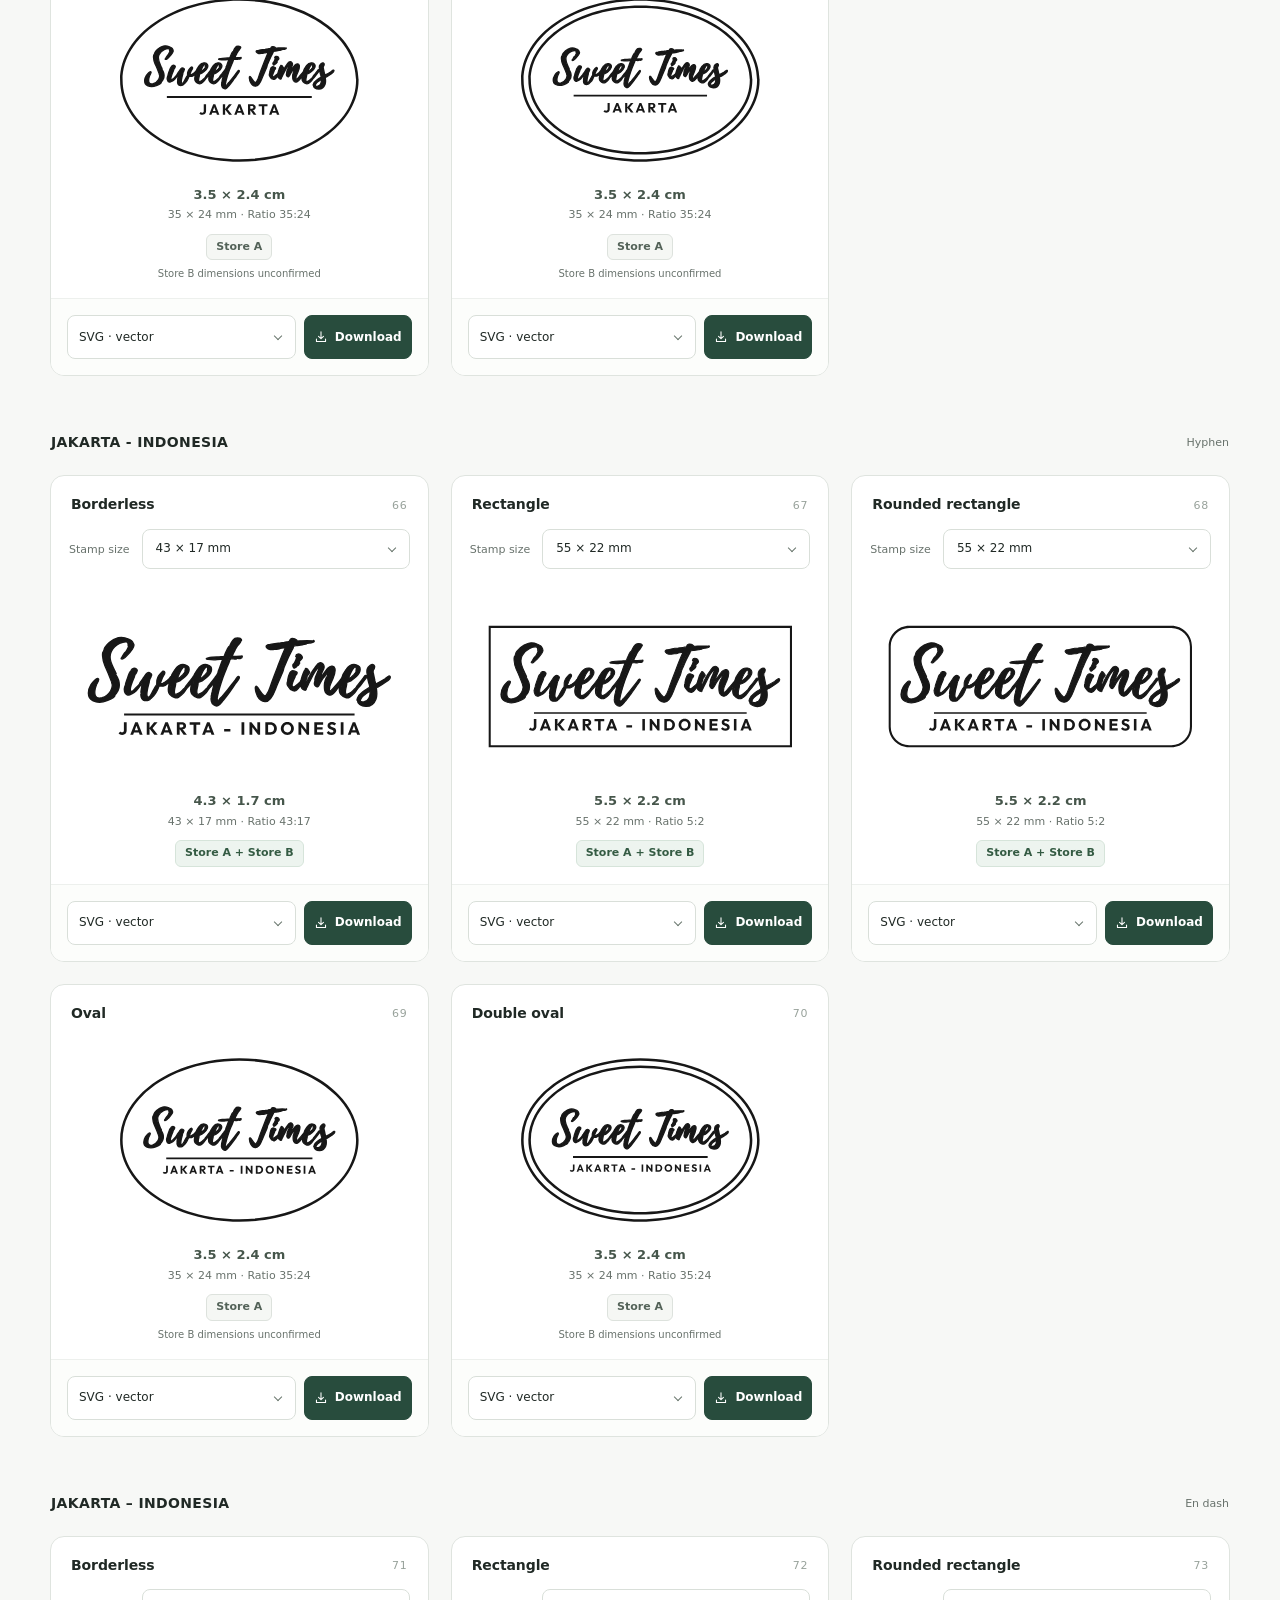
==== commit 53578030: "Add dedicated 40 by 13 mm Store B stamp set" ====
--- a/index.html
+++ b/index.html
@@ -7,8 +7,8 @@
   <meta name="description" content="Sweet Times stamp designs with Store A and Store B size options, standard and bold lettering, and SVG, PDF, PNG and JPG downloads.">
   <title>Sweet Times — Stamps</title>
   <link rel="icon" href="data:,">
-  <link rel="stylesheet" href="./styles.css?v=store-filter-1">
-  <script type="module" src="./app.js?v=store-filter-1"></script>
+  <link rel="stylesheet" href="./styles.css?v=size-40x13-1">
+  <script type="module" src="./app.js?v=size-40x13-1"></script>
 </head>
 <body>
   <main>
@@ -47,6 +47,7 @@
       <p id="availability-status" role="status" aria-live="polite" aria-atomic="true"></p>
     </section>
 
+    <a class="fixed-size-link" href="?store=b-only#size-40x13"><strong>40 × 13 mm set</strong><span>Store B · 48 designs</span></a>
     <nav class="collection-navigation" aria-label="Stamp collections">
       <a href="#without-divider"><strong>Standard</strong><span>Without divider</span></a>
       <a href="#with-divider"><strong>Standard</strong><span>With divider</span></a>
@@ -67,7 +68,7 @@
             <tr><th scope="row">Square</th><td>30 × 30, 35 × 35</td><td>Not listed</td></tr>
           </tbody>
         </table>
-        <p>Six rectangle sizes are shared: 43 × 17, 43 × 22, 43 × 27, 55 × 13, 55 × 17, and 55 × 22. The size menu on each rectangular design includes all 20 sizes across both stores.</p>
+        <p>Six rectangle sizes are shared: 43 × 17, 43 × 22, 43 × 27, 55 × 13, 55 × 17, and 55 × 22. Size menus in the original collections include all 20 rectangle sizes across both stores. The 40 × 13 mm set uses a fixed Store B size.</p>
         <p>Store B lists “Oval 1/45” and “Oval 1/50” without both dimensions. Its oval proportions cannot be confirmed. Store A’s larger oval also has an unclear dimension.</p>
       </div>
     </details>
--- a/styles.css
+++ b/styles.css
@@ -2,8 +2,8 @@
 *,*::before,*::after{box-sizing:border-box;-webkit-tap-highlight-color:transparent}
 body{margin:0;min-width:280px}
 button,input,select{font:inherit;color:inherit}
-button,select,summary,.set-navigation a,.collection-navigation a,label.preview-toggle,.stamp-preview{-webkit-touch-callout:none;-webkit-user-select:none;user-select:none}
-button,select,summary,.set-navigation a,.collection-navigation a,input[type="checkbox"]{touch-action:manipulation}
+button,select,summary,.set-navigation a,.collection-navigation a,.fixed-size-link,label.preview-toggle,.stamp-preview{-webkit-touch-callout:none;-webkit-user-select:none;user-select:none}
+button,select,summary,.set-navigation a,.collection-navigation a,.fixed-size-link,input[type="checkbox"]{touch-action:manipulation}
 input[type="number"]{-webkit-user-select:text;user-select:text}
 button{cursor:pointer}
 button:disabled{cursor:wait;opacity:.65}
@@ -43,7 +43,20 @@
 .preview-toggle input:checked+.toggle-track{background:var(--accent)}
 .preview-toggle input:checked+.toggle-track::after{transform:translateX(11px)}
 .preview-toggle input:focus-visible+.toggle-track{outline:2px solid var(--focus);outline-offset:3px}
-.gallery{display:grid;grid-template-columns:minmax(0,1fr);gap:18px}
+.gallery,.fixed-size-group{display:grid;grid-template-columns:minmax(0,1fr);gap:18px}
+.fixed-size-group{grid-column:1/-1;min-width:0;margin-top:28px;padding-top:28px;border-top:1px solid var(--line);scroll-margin-top:20px}
+.fixed-size-group[hidden]{display:none}
+.size-group-header{grid-column:1/-1;display:flex;align-items:center;justify-content:space-between;gap:16px}
+.size-group-header h2{font-size:22px;font-weight:600;letter-spacing:-.35px;line-height:1.3;margin:0}
+.size-group-header p{color:var(--muted);font-size:11px;line-height:1.5;margin:7px 0 0}
+.size-group-meta{display:flex;align-items:flex-end;flex-direction:column;gap:6px;white-space:nowrap;font-size:11px;color:var(--muted)}
+.size-group-meta .store-badge{margin:0}
+.fixed-size-group>.collection-navigation{grid-column:1/-1;margin:0;width:100%}
+.fixed-size-group>.collection-navigation+.collection-header{margin-top:0;padding-top:0;border-top:0}
+.fixed-size-link{display:flex;align-items:center;justify-content:space-between;flex-wrap:wrap;gap:6px 16px;min-height:52px;padding:13px 16px;margin:0 0 16px;border:1px solid #cbd9ce;border-radius:10px;background:#eef4ef;color:var(--accent);text-decoration:none}
+.fixed-size-link strong{font-size:14px;font-weight:600}
+.fixed-size-link>span{font-size:11px;color:#536359}
+.fixed-size-link:active{background:#e2ece4}
 .availability-controls{display:grid;grid-template-columns:minmax(0,1fr);gap:12px;margin:0 0 24px}
 .availability-controls p{margin:0;color:var(--muted);font-size:12px;line-height:1.6}
 .collection-navigation{display:grid;grid-template-columns:repeat(2,minmax(0,1fr));gap:8px;margin:0 0 24px;max-width:720px}
@@ -55,17 +68,17 @@
 .set-navigation a:active,.collection-navigation a:active{background:#e8ece8}
 .collection-header{grid-column:1/-1;display:flex;align-items:center;justify-content:space-between;gap:12px;scroll-margin-top:20px;margin-top:28px;padding-top:24px;border-top:1px solid var(--line)}
 .collection-header:first-child{margin-top:0;padding-top:0;border-top:0}
-.collection-header h2{font-size:18px;font-weight:600;letter-spacing:-.25px;line-height:1.4;margin:0}
+.collection-header h2,.collection-header h3{font-size:18px;font-weight:600;letter-spacing:-.25px;line-height:1.4;margin:0}
 .collection-header>span{font-size:11px;color:var(--muted);white-space:nowrap}
 .set-header{grid-column:1/-1;display:flex;align-items:center;justify-content:space-between;gap:12px;scroll-margin-top:20px;padding:12px 1px 0;margin-top:14px}
 .set-navigation+.set-header{margin-top:0;padding-top:0}
-.set-header h3{font-size:14px;font-weight:600;letter-spacing:.35px;margin:0;line-height:1.5}
+.set-header h3,.set-header h4{font-size:14px;font-weight:600;letter-spacing:.35px;margin:0;line-height:1.5}
 .set-header>span{font-size:11px;color:var(--muted);white-space:nowrap}
 .gallery-note{font-size:11px;color:var(--muted);line-height:1.5;margin:-8px 0 20px}
 .stamp-card{background:white;border:1px solid var(--line);border-radius:var(--radius);overflow:hidden;min-width:0}
 .stamp-card[hidden]{display:none}
 .card-header{display:flex;align-items:center;justify-content:space-between;padding:18px 18px 0;gap:10px}
-.card-header h4{font-size:14px;line-height:1.4;font-weight:600;margin:0;letter-spacing:-.1px}
+.card-header h4,.card-header h5{font-size:14px;line-height:1.4;font-weight:600;margin:0;letter-spacing:-.1px}
 .card-number{font-variant-numeric:tabular-nums;color:#98a29b;font-size:11px;letter-spacing:.8px}
 .stamp-preview{height:210px;padding:20px 22px;display:flex;align-items:center;justify-content:center;background:#fff;overflow:hidden;margin:12px 14px 0;border-radius:6px;transition:background-color .15s}
 .stamp-preview svg{display:block;width:100%;height:auto;max-width:350px;max-height:100%;overflow:visible;pointer-events:none}
@@ -107,7 +120,7 @@
 @media(hover:hover){.download-button:hover{background:#355e4c}.reset-button:hover{background:#edf1ed;color:var(--ink)}}
 @media(min-width:600px){.collection-navigation{grid-template-columns:repeat(4,minmax(0,1fr))}.set-navigation{display:flex}.set-navigation a{min-width:110px}.set-header{margin-top:22px}}
 @media(min-width:600px){.availability-controls{grid-template-columns:240px minmax(0,1fr);align-items:end;gap:24px}.availability-controls p{padding-bottom:6px}}
-@media(min-width:600px){main{width:min(100% - 48px,1180px);padding-top:32px}.page-header{margin-bottom:24px}h1{font-size:25px}.gallery{grid-template-columns:repeat(2,minmax(0,1fr));gap:20px}.settings{grid-template-columns:repeat(3,minmax(0,1fr));padding:4px 20px 20px;gap:17px}.stamp-preview{height:190px;padding:16px 12px}.settings-bottom{padding-top:15px}.download-area{padding:13px;grid-template-columns:minmax(0,1fr) 104px;gap:8px}.settings-panel>summary{padding-right:20px;padding-left:20px}}
-@media(min-width:1000px){main{padding-top:42px;padding-bottom:36px}.gallery{grid-template-columns:repeat(3,minmax(0,1fr));gap:22px}.stamp-preview{height:210px;padding:18px 13px}.settings-panel{margin-bottom:28px}.settings{padding:4px 24px 22px;column-gap:24px}.settings-panel>summary{padding-right:24px;padding-left:24px}.download-area{padding:16px;grid-template-columns:minmax(0,1fr) 108px}.card-header{padding:19px 20px 0}}
+@media(min-width:600px){main{width:min(100% - 48px,1180px);padding-top:32px}.page-header{margin-bottom:24px}h1{font-size:25px}.gallery,.fixed-size-group{grid-template-columns:repeat(2,minmax(0,1fr));gap:20px}.settings{grid-template-columns:repeat(3,minmax(0,1fr));padding:4px 20px 20px;gap:17px}.stamp-preview{height:190px;padding:16px 12px}.settings-bottom{padding-top:15px}.download-area{padding:13px;grid-template-columns:minmax(0,1fr) 104px;gap:8px}.settings-panel>summary{padding-right:20px;padding-left:20px}}
+@media(min-width:1000px){main{padding-top:42px;padding-bottom:36px}.gallery,.fixed-size-group{grid-template-columns:repeat(3,minmax(0,1fr));gap:22px}.stamp-preview{height:210px;padding:18px 13px}.settings-panel{margin-bottom:28px}.settings{padding:4px 24px 22px;column-gap:24px}.settings-panel>summary{padding-right:24px;padding-left:24px}.download-area{padding:16px;grid-template-columns:minmax(0,1fr) 108px}.card-header{padding:19px 20px 0}}
 @media(max-width:349px){main{width:calc(100% - 24px)}h1{font-size:19px}.settings{padding:16px 12px;gap:15px 10px}.field>label{font-size:11px}.download-area{padding:12px;grid-template-columns:minmax(0,1fr) 100px;gap:7px}.download-area select{font-size:11px}.stamp-preview{height:185px;padding:16px 10px}}
 @media(prefers-reduced-motion:reduce){*,*::before,*::after{animation:none!important;transition:none!important;scroll-behavior:auto!important}}
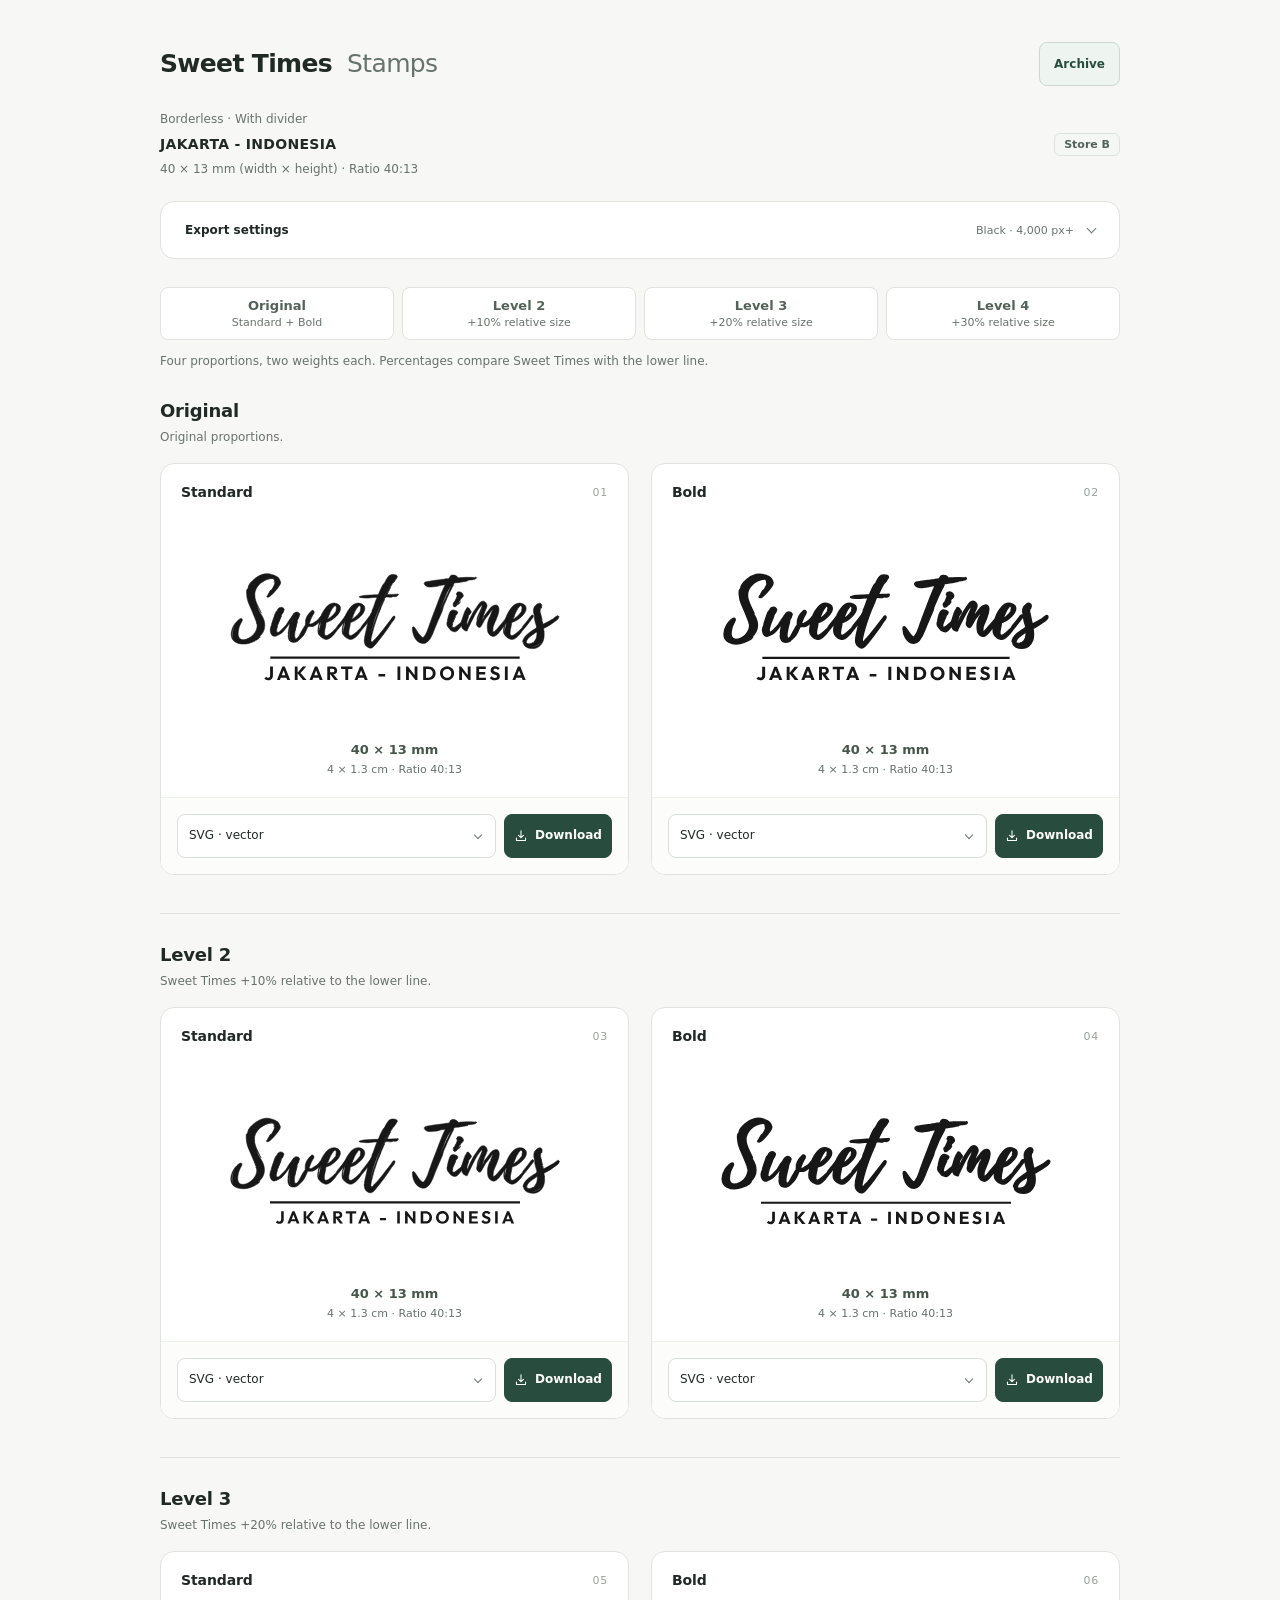
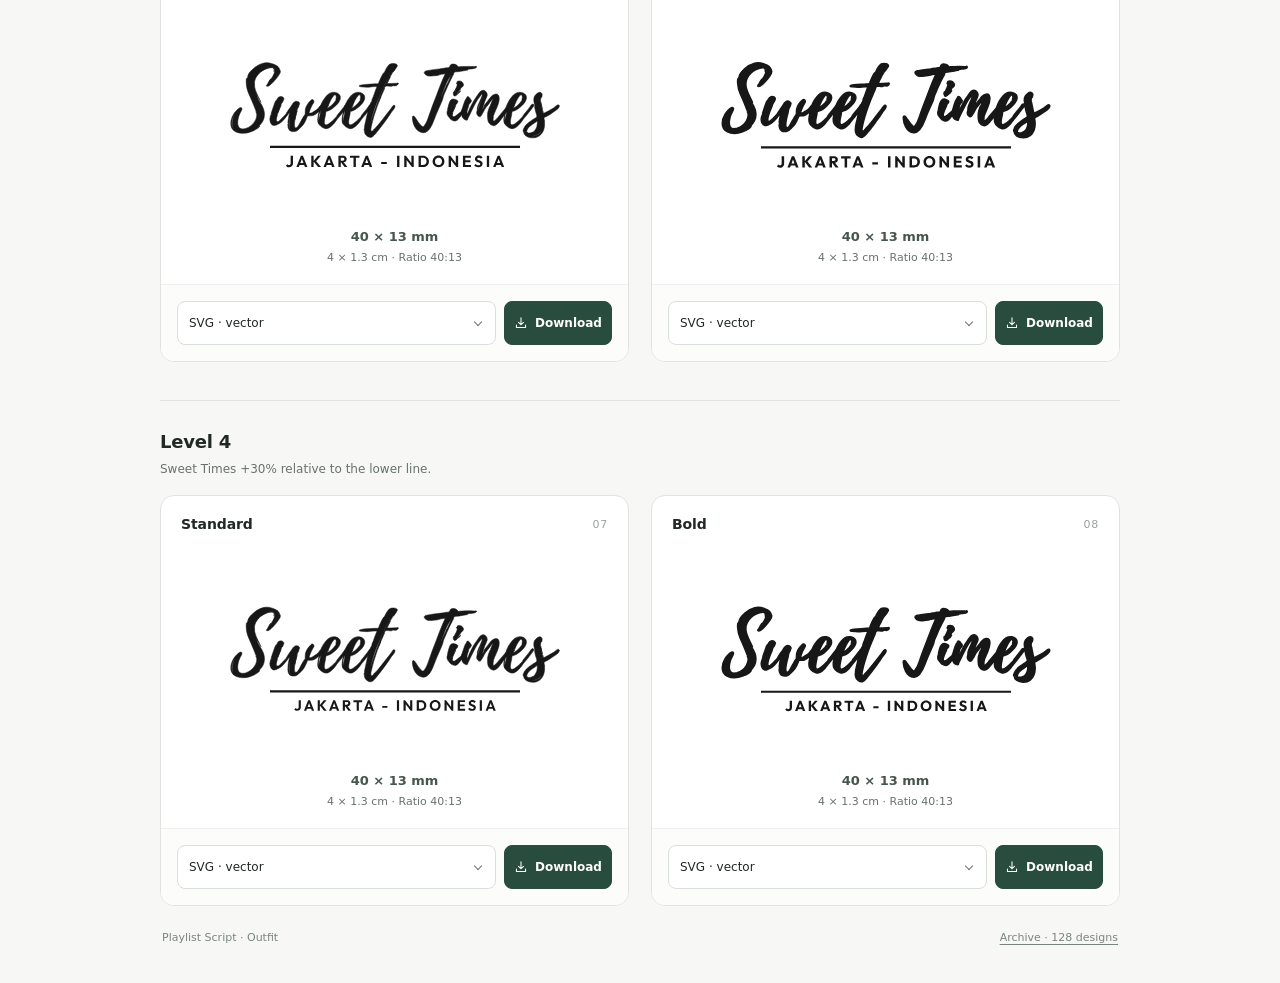
==== commit 16d9ad23: "Archive previous stamps and add eight proportion designs" ====
--- a/index.html
+++ b/index.html
@@ -4,79 +4,51 @@
   <meta charset="utf-8">
   <meta name="viewport" content="width=device-width, initial-scale=1, viewport-fit=cover">
   <meta name="theme-color" content="#f7f8f6">
-  <meta name="description" content="Sweet Times stamp designs with Store A and Store B size options, standard and bold lettering, and SVG, PDF, PNG and JPG downloads.">
+  <meta name="description" content="Eight Sweet Times stamp designs: four text proportions in Standard and Bold, with a divider and JAKARTA - INDONESIA, at 40 × 13 mm.">
   <title>Sweet Times — Stamps</title>
   <link rel="icon" href="data:,">
-  <link rel="stylesheet" href="./styles.css?v=size-40x13-1">
-  <script type="module" src="./app.js?v=size-40x13-1"></script>
+  <link rel="stylesheet" href="./styles.css?v=focus-1">
+  <link rel="stylesheet" href="./focus.css?v=focus-1">
+  <script type="module" src="./focus.js?v=focus-1"></script>
 </head>
 <body>
-  <main>
+  <main class="focus-page">
     <header class="page-header">
       <h1>Sweet Times <span>Stamps</span></h1>
-      <button type="button" class="reset-button" id="reset" aria-label="Reset stamp settings">Reset</button>
+      <a class="page-link" href="./archive.html">Archive</a>
     </header>
-
+    <section class="focus-summary" aria-label="Stamp specifications">
+      <div><p>Borderless · With divider</p><strong>JAKARTA - INDONESIA</strong><p>40 × 13 mm (width × height) · Ratio 40:13</p></div>
+      <span class="store-badge">Store B</span>
+    </section>
     <details class="settings-panel" id="export-settings">
-    <summary><span>Export settings</span><span id="settings-summary">Black · 4,000 px+</span></summary>
-    <form class="settings" id="settings" aria-label="Stamp settings">
-      <div class="field">
-        <label for="ink">Ink</label>
-        <div class="select-field ink-field"><i id="ink-sample" aria-hidden="true"></i><select id="ink" name="ink"><option value="#171717">Black</option><option value="#193f69">Blue</option><option value="#9b3037">Red</option></select></div>
-      </div>
-      <div class="field">
-        <label for="pixel-width">PNG / JPG minimum width</label>
-        <div class="select-field"><select id="pixel-width" name="pixel-width" aria-describedby="resolution-note"><option value="2000">2,000 px</option><option value="4000" selected>4,000 px</option><option value="6000">6,000 px</option></select></div>
-      </div>
-      <div class="field">
-        <label for="border">Border thickness</label>
-        <div class="select-field"><select id="border" name="border"><option value="0.25">0.25 mm</option><option value="0.35" selected>0.35 mm</option><option value="0.5">0.50 mm</option></select></div>
-      </div>
-      <div class="settings-bottom">
-        <p id="resolution-note">Image dimensions round up to preserve the exact aspect ratio. SVG and PDF remain vector.</p>
-        <label class="preview-toggle"><input type="checkbox" id="checkerboard"><span class="toggle-track" aria-hidden="true"></span><span>Transparent preview</span></label>
-      </div>
-    </form>
+      <summary><span>Export settings</span><span id="settings-summary">Black · 4,000 px+</span></summary>
+      <form class="settings" id="settings" aria-label="Stamp settings">
+        <div class="field">
+          <label for="ink">Ink</label>
+          <div class="select-field ink-field"><i id="ink-sample" aria-hidden="true"></i><select id="ink" name="ink"><option value="#171717">Black</option><option value="#193f69">Blue</option><option value="#9b3037">Red</option></select></div>
+        </div>
+        <div class="field">
+          <label for="pixel-width">PNG / JPG minimum width</label>
+          <div class="select-field"><select id="pixel-width" name="pixel-width" aria-describedby="resolution-note"><option value="2000">2,000 px</option><option value="4000" selected>4,000 px</option><option value="6000">6,000 px</option></select></div>
+        </div>
+        <div class="settings-bottom">
+          <p id="resolution-note">SVG and PDF remain vector. Default PNG / JPG: 4,000 × 1,300 px.</p>
+          <label class="preview-toggle"><input type="checkbox" id="checkerboard"><span class="toggle-track" aria-hidden="true"></span><span>Transparent preview</span></label>
+          <button type="button" class="reset-button" id="reset-settings" aria-label="Reset stamp settings">Reset</button>
+        </div>
+      </form>
     </details>
-
-    <section class="availability-controls" aria-label="Store size availability">
-      <div class="field">
-        <label for="size-availability">Size availability</label>
-        <div class="select-field"><select id="size-availability" aria-describedby="availability-status" disabled><option value="all">All sizes</option><option value="shared">Both stores</option><option value="a-only">Store A only</option><option value="b-only">Store B only</option></select></div>
-      </div>
-      <p id="availability-status" role="status" aria-live="polite" aria-atomic="true"></p>
-    </section>
-
-    <a class="fixed-size-link" href="?store=b-only#size-40x13"><strong>40 × 13 mm set</strong><span>Store B · 48 designs</span></a>
-    <nav class="collection-navigation" aria-label="Stamp collections">
-      <a href="#without-divider"><strong>Standard</strong><span>Without divider</span></a>
-      <a href="#with-divider"><strong>Standard</strong><span>With divider</span></a>
-      <a href="#bold-without-divider"><strong>Bold</strong><span>Without divider</span></a>
-      <a href="#bold-with-divider"><strong>Bold</strong><span>With divider</span></a>
+    <nav class="collection-navigation focus-navigation" aria-label="Text size levels">
+      <a href="#original"><strong>Original</strong><span>Standard + Bold</span></a>
+      <a href="#level-2"><strong>Level 2</strong><span>+10% relative size</span></a>
+      <a href="#level-3"><strong>Level 3</strong><span>+20% relative size</span></a>
+      <a href="#level-4"><strong>Level 4</strong><span>+30% relative size</span></a>
     </nav>
-    <p class="gallery-note">Stamp dimensions: width × height. Store labels follow the supplied size charts.</p>
-    <details class="settings-panel store-panel">
-      <summary><span>Store size comparison</span></summary>
-      <div class="store-comparison">
-        <p>Store A: first supplier. Store B: second supplier. All sizes below are in mm.</p>
-        <table>
-          <thead><tr><th scope="col">Shape</th><th scope="col">Store A</th><th scope="col">Store B</th></tr></thead>
-          <tbody>
-            <tr><th scope="row">Rectangle</th><td>7 sizes</td><td>19 sizes</td></tr>
-            <tr><th scope="row">Oval</th><td>35 × 24</td><td>Oval 1/45 and Oval 1/50<br>Printing dimensions unconfirmed</td></tr>
-            <tr><th scope="row">Circle</th><td>Ø 25, 28, 35</td><td>Ø 23, 28, 35, 40, 45</td></tr>
-            <tr><th scope="row">Square</th><td>30 × 30, 35 × 35</td><td>Not listed</td></tr>
-          </tbody>
-        </table>
-        <p>Six rectangle sizes are shared: 43 × 17, 43 × 22, 43 × 27, 55 × 13, 55 × 17, and 55 × 22. Size menus in the original collections include all 20 rectangle sizes across both stores. The 40 × 13 mm set uses a fixed Store B size.</p>
-        <p>Store B lists “Oval 1/45” and “Oval 1/50” without both dimensions. Its oval proportions cannot be confirmed. Store A’s larger oval also has an unclear dimension.</p>
-      </div>
-    </details>
+    <p class="focus-note">Four proportions, two weights each. Percentages compare Sweet Times with the lower line.</p>
     <p class="page-error" id="page-error" role="alert" hidden></p>
-    <div class="gallery" id="gallery" aria-label="Stamp designs" aria-busy="true">
-      <p class="loading">Loading designs…</p>
-    </div>
-    <footer><span>Playlist Script · Outfit</span><span>SVG and PDF use outlined lettering.</span></footer>
+    <div class="gallery focus-gallery" id="gallery" aria-label="Eight stamp designs" aria-busy="true"><p class="loading">Loading designs…</p></div>
+    <footer><span>Playlist Script · Outfit</span><a href="./archive.html">Archive · 128 designs</a></footer>
   </main>
   <p class="toast" id="toast" role="status" aria-live="polite" aria-atomic="true"></p>
   <noscript><p class="noscript">Enable JavaScript to preview and download the stamps.</p></noscript>
--- a/styles.css
+++ b/styles.css
@@ -2,8 +2,8 @@
 *,*::before,*::after{box-sizing:border-box;-webkit-tap-highlight-color:transparent}
 body{margin:0;min-width:280px}
 button,input,select{font:inherit;color:inherit}
-button,select,summary,.set-navigation a,.collection-navigation a,.fixed-size-link,label.preview-toggle,.stamp-preview{-webkit-touch-callout:none;-webkit-user-select:none;user-select:none}
-button,select,summary,.set-navigation a,.collection-navigation a,.fixed-size-link,input[type="checkbox"]{touch-action:manipulation}
+button,select,summary,.set-navigation a,.collection-navigation a,.fixed-size-link,.page-link,label.preview-toggle,.stamp-preview{-webkit-touch-callout:none;-webkit-user-select:none;user-select:none}
+button,select,summary,.set-navigation a,.collection-navigation a,.fixed-size-link,.page-link,input[type="checkbox"]{touch-action:manipulation}
 input[type="number"]{-webkit-user-select:text;user-select:text}
 button{cursor:pointer}
 button:disabled{cursor:wait;opacity:.65}
@@ -11,7 +11,10 @@
 :focus-visible{outline:2px solid var(--focus);outline-offset:4px}
 ::selection{background:#d9e3dc;color:#15251c}
 main{width:min(100% - 32px,1180px);margin:auto;padding:24px 0 32px}
-.page-header{display:flex;align-items:center;justify-content:space-between;gap:16px;margin-bottom:22px;min-height:42px}
+.page-header{display:flex;flex-wrap:wrap;align-items:center;justify-content:space-between;gap:12px 16px;margin-bottom:22px;min-height:42px}
+.page-actions{display:flex;align-items:center;gap:8px;margin-left:auto}
+.page-link{display:inline-flex;align-items:center;justify-content:center;min-height:44px;padding:10px 14px;border:1px solid #cbd9ce;border-radius:8px;background:#eef4ef;color:var(--accent);font-size:12px;font-weight:600;text-decoration:none;white-space:nowrap}
+.page-link:active{background:#e2ece4}
 h1{font-size:22px;letter-spacing:-.65px;font-weight:650;line-height:1.2;margin:0}
 h1 span{color:var(--muted);font-weight:400;margin-left:7px}
 .reset-button{min-height:40px;min-width:62px;border:1px solid var(--line);border-radius:8px;background:transparent;color:var(--muted);font-size:13px;font-weight:550;padding:8px 12px}
--- a/focus.css
+++ b/focus.css
@@ -0,0 +1,27 @@
+.focus-page{max-width:960px}
+.focus-page .page-header{gap:14px}
+.focus-page .page-header .page-link{flex:none}
+.focus-summary{display:flex;align-items:center;justify-content:space-between;gap:16px;margin:0 0 22px}
+.focus-summary p{font-size:12px;line-height:1.6;margin:0;color:var(--muted)}
+.focus-summary strong{display:block;font-size:14px;font-weight:600;letter-spacing:.3px;line-height:1.5;margin:5px 0}
+.focus-summary .store-badge{flex:none;margin:0}
+.focus-page .settings{grid-template-columns:repeat(2,minmax(0,1fr))}
+.focus-page .settings-bottom{flex-wrap:wrap}
+.focus-page .settings-bottom>p{flex:1 1 100%}
+.focus-page .settings-bottom .reset-button{margin-left:auto}
+.focus-navigation{max-width:none;margin-bottom:12px}
+.focus-note{font-size:12px;line-height:1.6;color:var(--muted);margin:0 0 26px}
+.focus-gallery{display:block}
+.focus-level{scroll-margin-top:24px;margin-top:34px;padding-top:26px;border-top:1px solid var(--line)}
+.focus-level:first-child{margin-top:0;padding-top:0;border-top:0}
+.focus-level-header{margin-bottom:16px}
+.focus-level-header h2{font-size:18px;font-weight:600;letter-spacing:-.2px;line-height:1.4;margin:0}
+.focus-level-header p{font-size:12px;color:var(--muted);line-height:1.6;margin:5px 0 0}
+.focus-pair{display:grid;grid-template-columns:minmax(0,1fr);gap:18px}
+.focus-page .card-header h3{font-size:14px;line-height:1.4;font-weight:600;margin:0;letter-spacing:-.1px}
+.focus-page .stamp-preview{height:190px}
+.focus-page .dimensions{padding-bottom:18px}
+.focus-page footer a{color:inherit;text-underline-offset:3px;-webkit-touch-callout:none;-webkit-user-select:none;user-select:none;touch-action:manipulation}
+@media(min-width:600px){.focus-pair{grid-template-columns:repeat(2,minmax(0,1fr));gap:20px}.focus-page .stamp-preview{height:210px}.focus-level{margin-top:38px;padding-top:28px}}
+@media(min-width:1000px){.focus-pair{gap:22px}.focus-page .stamp-preview{height:225px}}
+@media(max-width:349px){.focus-page .page-header{gap:8px}.focus-summary{gap:8px}.focus-summary p{font-size:11px}.focus-summary strong{font-size:12px}.focus-page .stamp-preview{height:175px}}
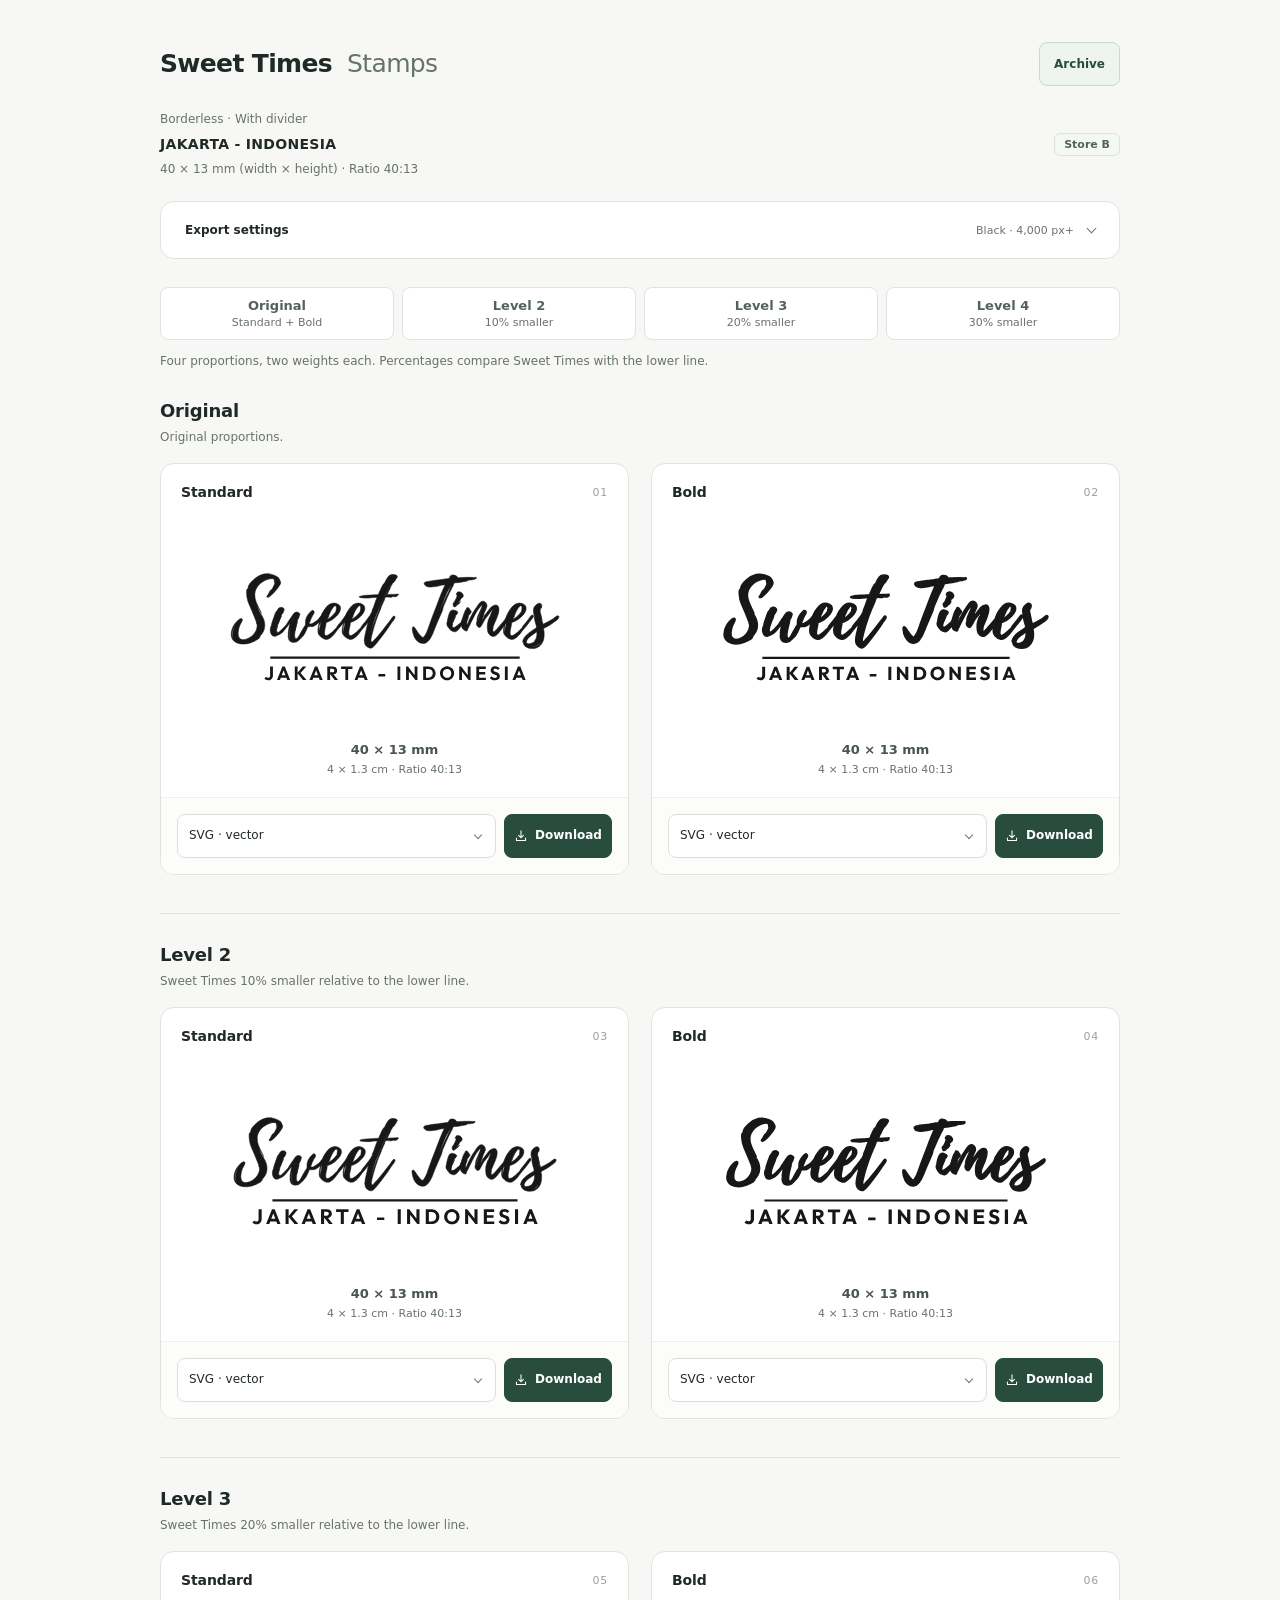
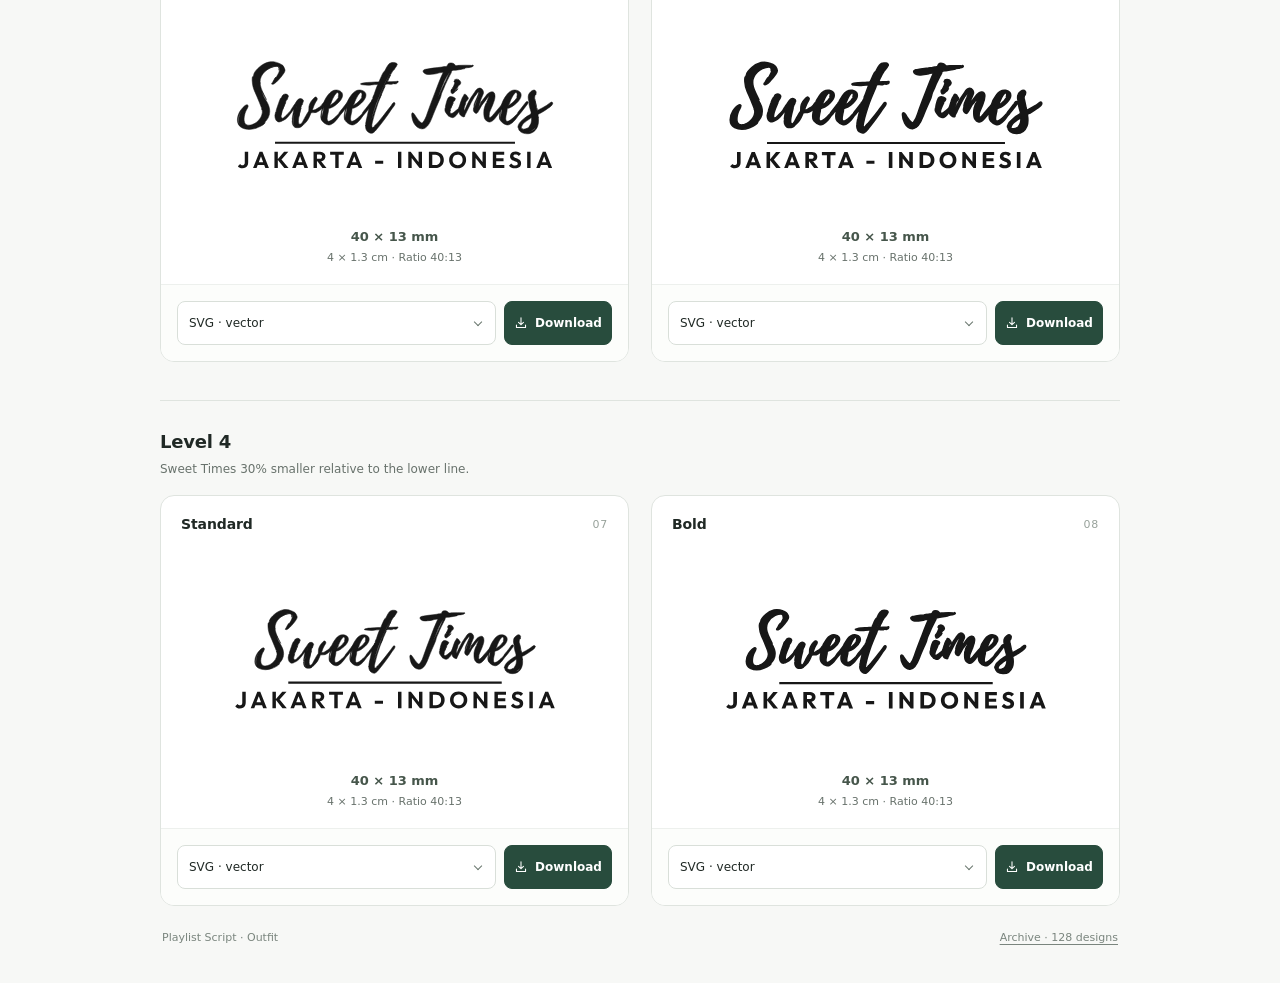
==== commit b2bee9ef: "Make Sweet Times progressively smaller in the focused designs" ====
--- a/index.html
+++ b/index.html
@@ -9,7 +9,7 @@
   <link rel="icon" href="data:,">
   <link rel="stylesheet" href="./styles.css?v=focus-1">
   <link rel="stylesheet" href="./focus.css?v=focus-1">
-  <script type="module" src="./focus.js?v=focus-1"></script>
+  <script type="module" src="./focus.js?v=focus-smaller-1"></script>
 </head>
 <body>
   <main class="focus-page">
@@ -41,9 +41,9 @@
     </details>
     <nav class="collection-navigation focus-navigation" aria-label="Text size levels">
       <a href="#original"><strong>Original</strong><span>Standard + Bold</span></a>
-      <a href="#level-2"><strong>Level 2</strong><span>+10% relative size</span></a>
-      <a href="#level-3"><strong>Level 3</strong><span>+20% relative size</span></a>
-      <a href="#level-4"><strong>Level 4</strong><span>+30% relative size</span></a>
+      <a href="#level-2"><strong>Level 2</strong><span>10% smaller</span></a>
+      <a href="#level-3"><strong>Level 3</strong><span>20% smaller</span></a>
+      <a href="#level-4"><strong>Level 4</strong><span>30% smaller</span></a>
     </nav>
     <p class="focus-note">Four proportions, two weights each. Percentages compare Sweet Times with the lower line.</p>
     <p class="page-error" id="page-error" role="alert" hidden></p>
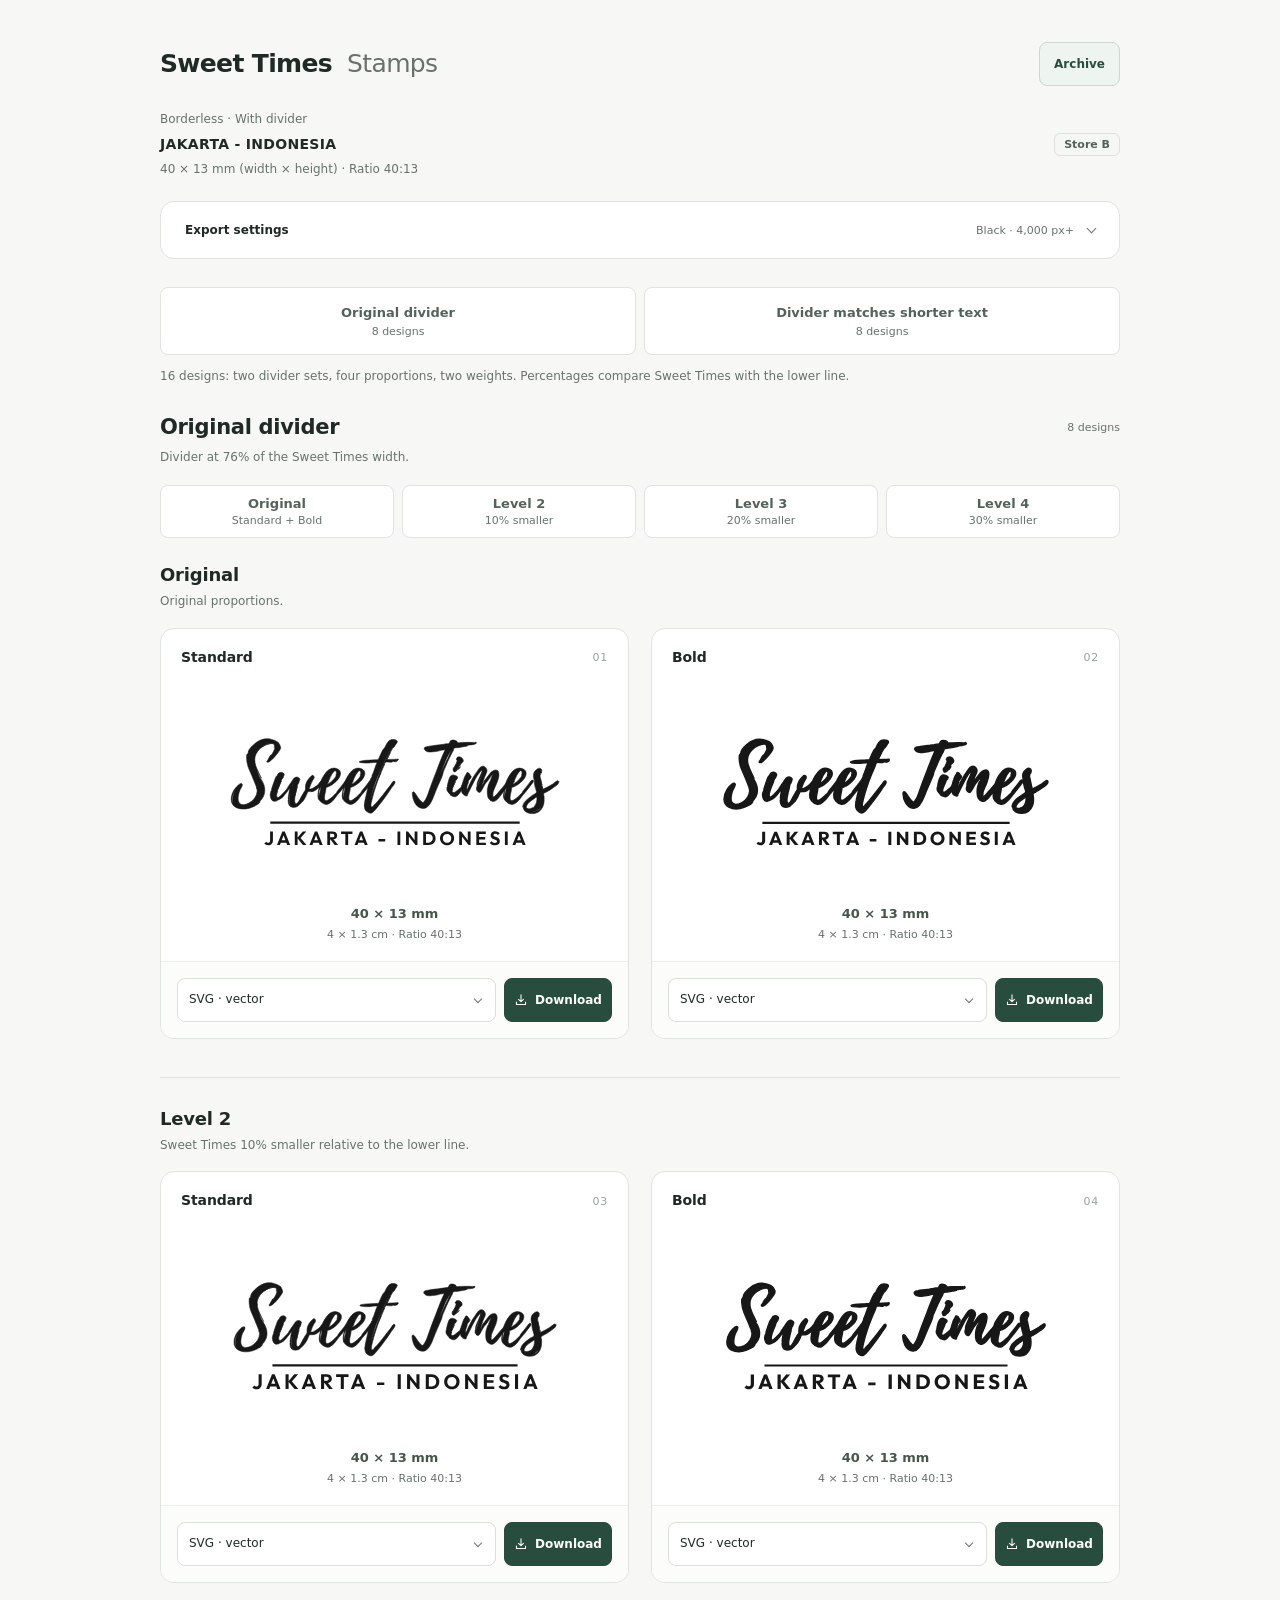
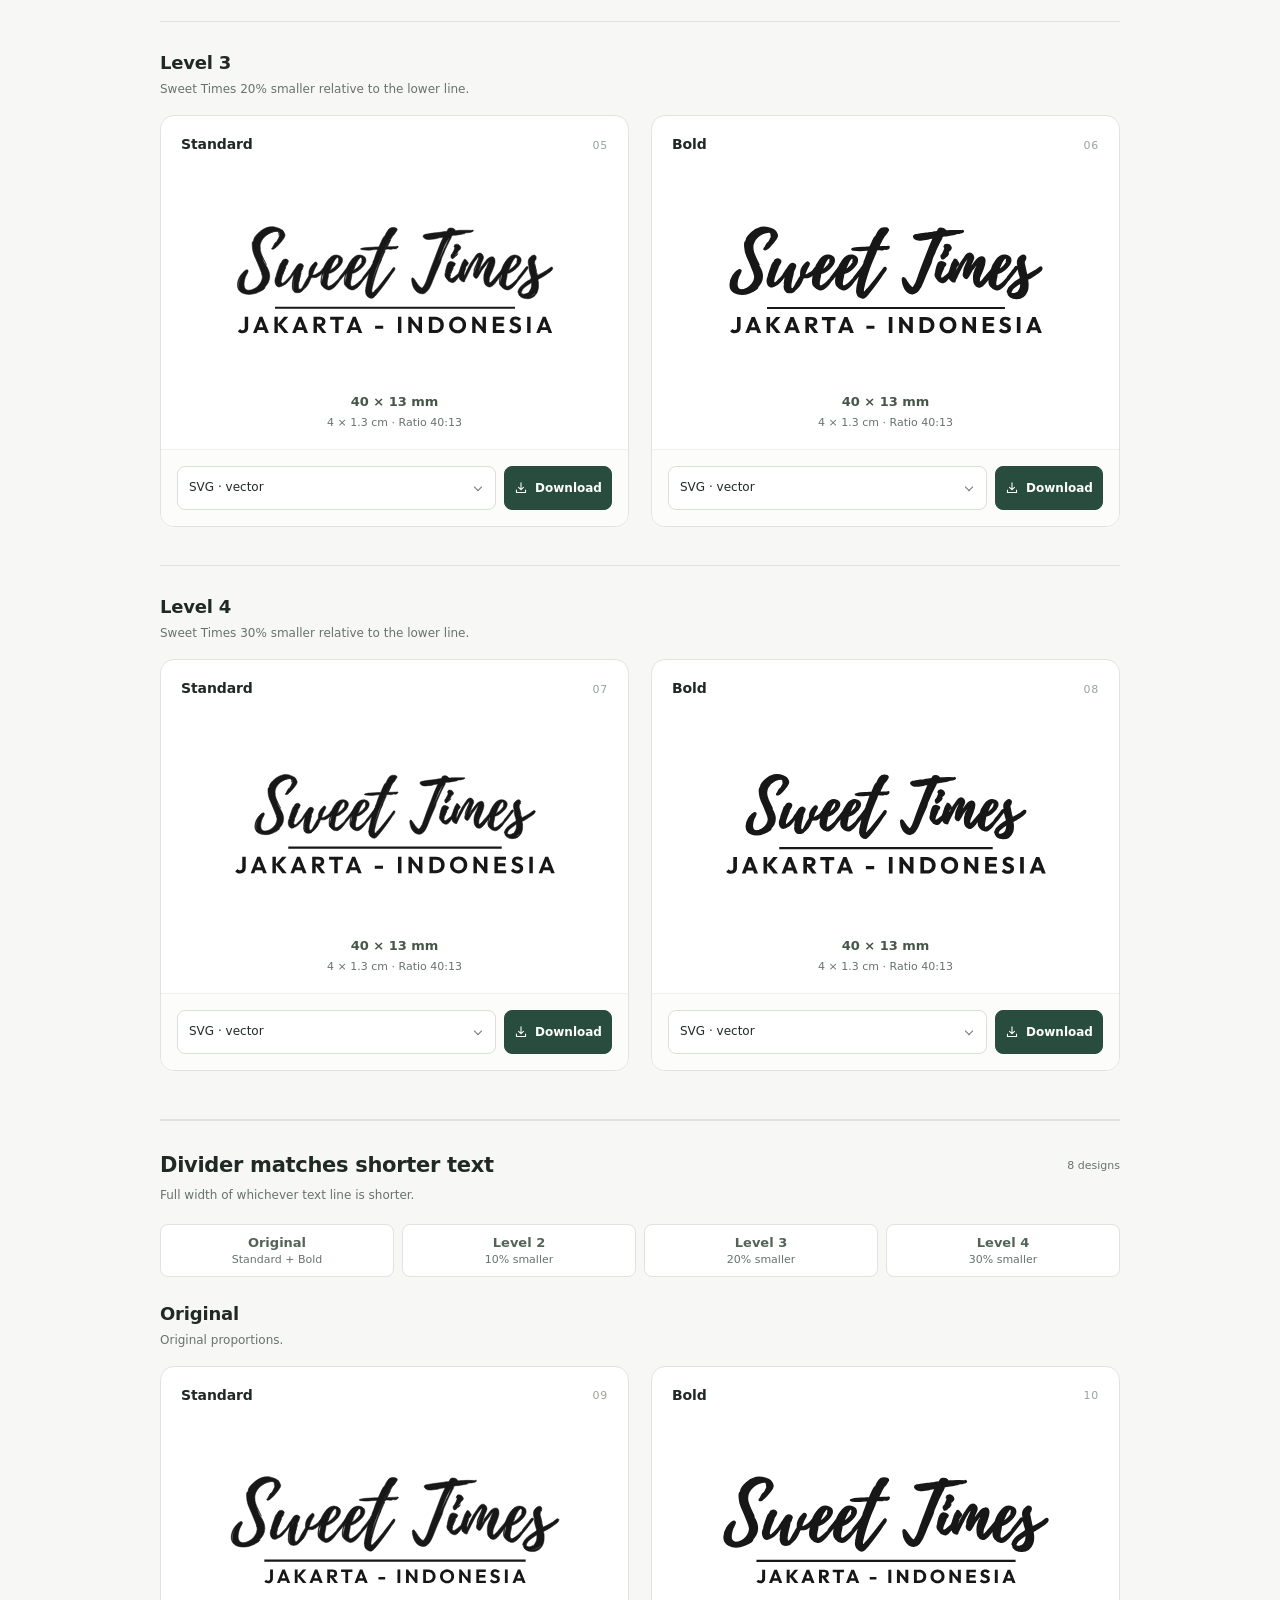
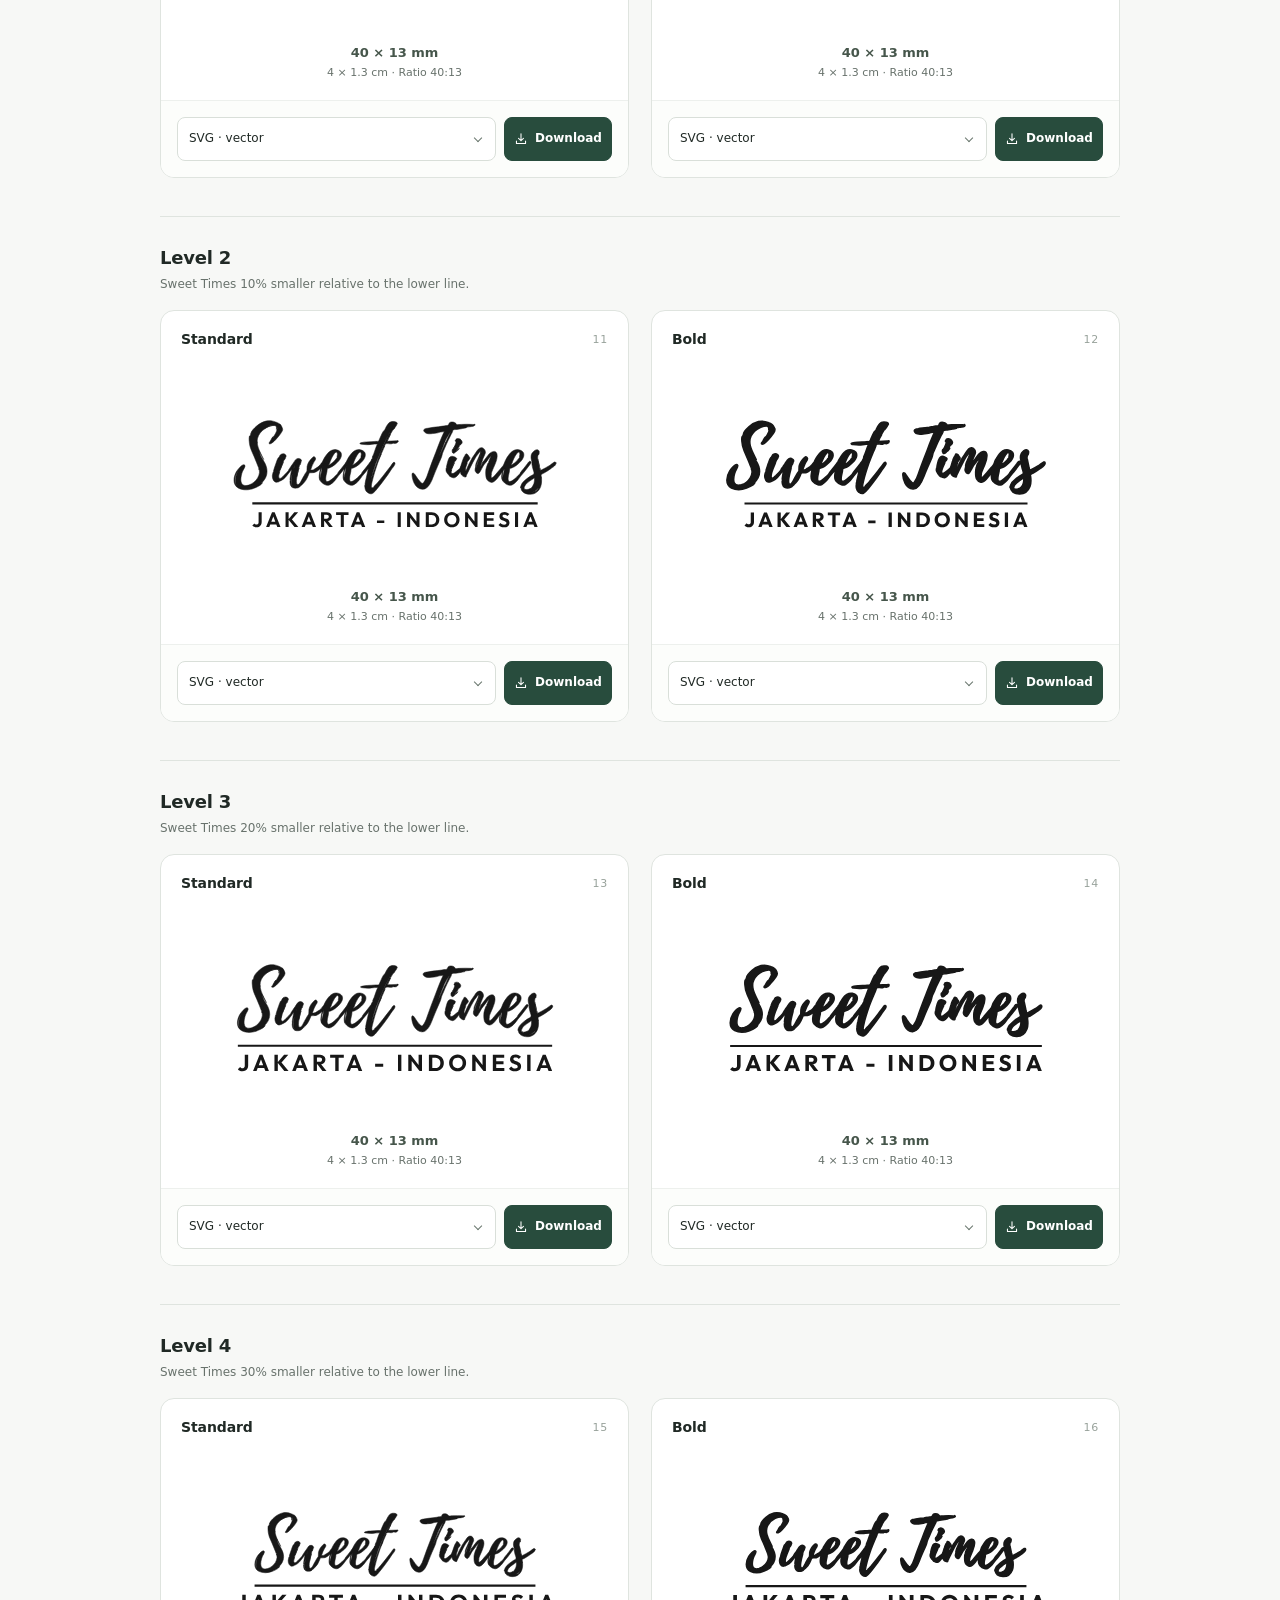
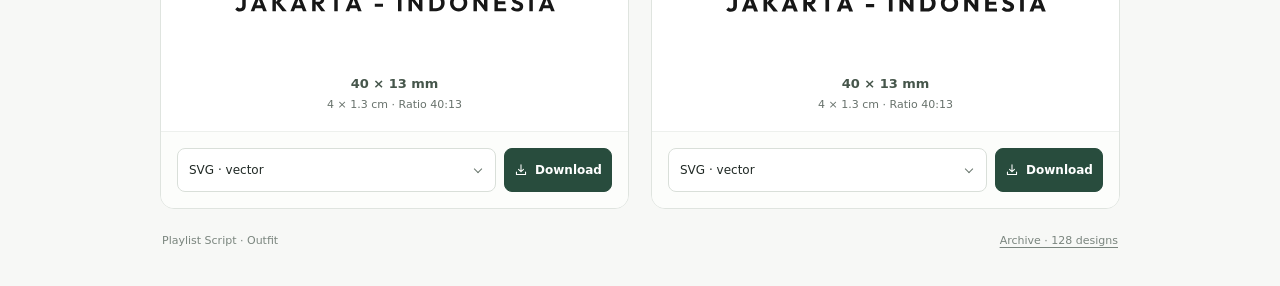
==== commit 9b62d734: "Add divider variants matching the shorter text line" ====
--- a/index.html
+++ b/index.html
@@ -4,12 +4,12 @@
   <meta charset="utf-8">
   <meta name="viewport" content="width=device-width, initial-scale=1, viewport-fit=cover">
   <meta name="theme-color" content="#f7f8f6">
-  <meta name="description" content="Eight Sweet Times stamp designs: four text proportions in Standard and Bold, with a divider and JAKARTA - INDONESIA, at 40 × 13 mm.">
+  <meta name="description" content="Sixteen Sweet Times stamp designs: two divider sets, four text proportions, and Standard and Bold lettering, with JAKARTA - INDONESIA at 40 × 13 mm.">
   <title>Sweet Times — Stamps</title>
   <link rel="icon" href="data:,">
   <link rel="stylesheet" href="./styles.css?v=focus-1">
-  <link rel="stylesheet" href="./focus.css?v=focus-1">
-  <script type="module" src="./focus.js?v=focus-smaller-1"></script>
+  <link rel="stylesheet" href="./focus.css?v=shorter-divider-1">
+  <script type="module" src="./focus.js?v=shorter-divider-1"></script>
 </head>
 <body>
   <main class="focus-page">
@@ -39,15 +39,13 @@
         </div>
       </form>
     </details>
-    <nav class="collection-navigation focus-navigation" aria-label="Text size levels">
-      <a href="#original"><strong>Original</strong><span>Standard + Bold</span></a>
-      <a href="#level-2"><strong>Level 2</strong><span>10% smaller</span></a>
-      <a href="#level-3"><strong>Level 3</strong><span>20% smaller</span></a>
-      <a href="#level-4"><strong>Level 4</strong><span>30% smaller</span></a>
+    <nav class="collection-navigation divider-navigation" aria-label="Divider sets">
+      <a href="#original-divider"><strong>Original divider</strong><span>8 designs</span></a>
+      <a href="#shorter-text-divider"><strong>Divider matches shorter text</strong><span>8 designs</span></a>
     </nav>
-    <p class="focus-note">Four proportions, two weights each. Percentages compare Sweet Times with the lower line.</p>
+    <p class="focus-note">16 designs: two divider sets, four proportions, two weights. Percentages compare Sweet Times with the lower line.</p>
     <p class="page-error" id="page-error" role="alert" hidden></p>
-    <div class="gallery focus-gallery" id="gallery" aria-label="Eight stamp designs" aria-busy="true"><p class="loading">Loading designs…</p></div>
+    <div class="gallery focus-gallery" id="gallery" aria-label="Sixteen stamp designs" aria-busy="true"><p class="loading">Loading designs…</p></div>
     <footer><span>Playlist Script · Outfit</span><a href="./archive.html">Archive · 128 designs</a></footer>
   </main>
   <p class="toast" id="toast" role="status" aria-live="polite" aria-atomic="true"></p>
--- a/focus.css
+++ b/focus.css
@@ -10,18 +10,27 @@
 .focus-page .settings-bottom>p{flex:1 1 100%}
 .focus-page .settings-bottom .reset-button{margin-left:auto}
 .focus-navigation{max-width:none;margin-bottom:12px}
+.divider-navigation{grid-template-columns:repeat(2,minmax(0,1fr));max-width:none;margin-bottom:12px}
+.divider-navigation a{white-space:normal;text-align:center;min-height:68px}
+.divider-navigation strong{line-height:1.4}
 .focus-note{font-size:12px;line-height:1.6;color:var(--muted);margin:0 0 26px}
 .focus-gallery{display:block}
+.focus-divider-set{scroll-margin-top:24px}
+.focus-divider-set+.focus-divider-set{margin-top:48px;padding-top:30px;border-top:2px solid var(--line)}
+.focus-divider-header{display:flex;align-items:flex-start;justify-content:space-between;gap:16px;margin-bottom:18px}
+.focus-divider-header h2{font-size:21px;font-weight:600;letter-spacing:-.3px;line-height:1.4;margin:0}
+.focus-divider-header p{font-size:12px;line-height:1.6;color:var(--muted);margin:6px 0 0}
+.focus-divider-header>span{flex:none;font-size:11px;line-height:1.6;color:var(--muted);padding-top:6px;white-space:nowrap}
 .focus-level{scroll-margin-top:24px;margin-top:34px;padding-top:26px;border-top:1px solid var(--line)}
-.focus-level:first-child{margin-top:0;padding-top:0;border-top:0}
+.focus-navigation+.focus-level{margin-top:24px;padding-top:0;border-top:0}
 .focus-level-header{margin-bottom:16px}
-.focus-level-header h2{font-size:18px;font-weight:600;letter-spacing:-.2px;line-height:1.4;margin:0}
+.focus-level-header h3{font-size:18px;font-weight:600;letter-spacing:-.2px;line-height:1.4;margin:0}
 .focus-level-header p{font-size:12px;color:var(--muted);line-height:1.6;margin:5px 0 0}
 .focus-pair{display:grid;grid-template-columns:minmax(0,1fr);gap:18px}
-.focus-page .card-header h3{font-size:14px;line-height:1.4;font-weight:600;margin:0;letter-spacing:-.1px}
+.focus-page .card-header h4{font-size:14px;line-height:1.4;font-weight:600;margin:0;letter-spacing:-.1px}
 .focus-page .stamp-preview{height:190px}
 .focus-page .dimensions{padding-bottom:18px}
 .focus-page footer a{color:inherit;text-underline-offset:3px;-webkit-touch-callout:none;-webkit-user-select:none;user-select:none;touch-action:manipulation}
-@media(min-width:600px){.focus-pair{grid-template-columns:repeat(2,minmax(0,1fr));gap:20px}.focus-page .stamp-preview{height:210px}.focus-level{margin-top:38px;padding-top:28px}}
+@media(min-width:600px){.focus-pair{grid-template-columns:repeat(2,minmax(0,1fr));gap:20px}.focus-page .stamp-preview{height:210px}.focus-level{margin-top:38px;padding-top:28px}.divider-navigation{grid-template-columns:repeat(2,minmax(0,1fr))}}
 @media(min-width:1000px){.focus-pair{gap:22px}.focus-page .stamp-preview{height:225px}}
 @media(max-width:349px){.focus-page .page-header{gap:8px}.focus-summary{gap:8px}.focus-summary p{font-size:11px}.focus-summary strong{font-size:12px}.focus-page .stamp-preview{height:175px}}
